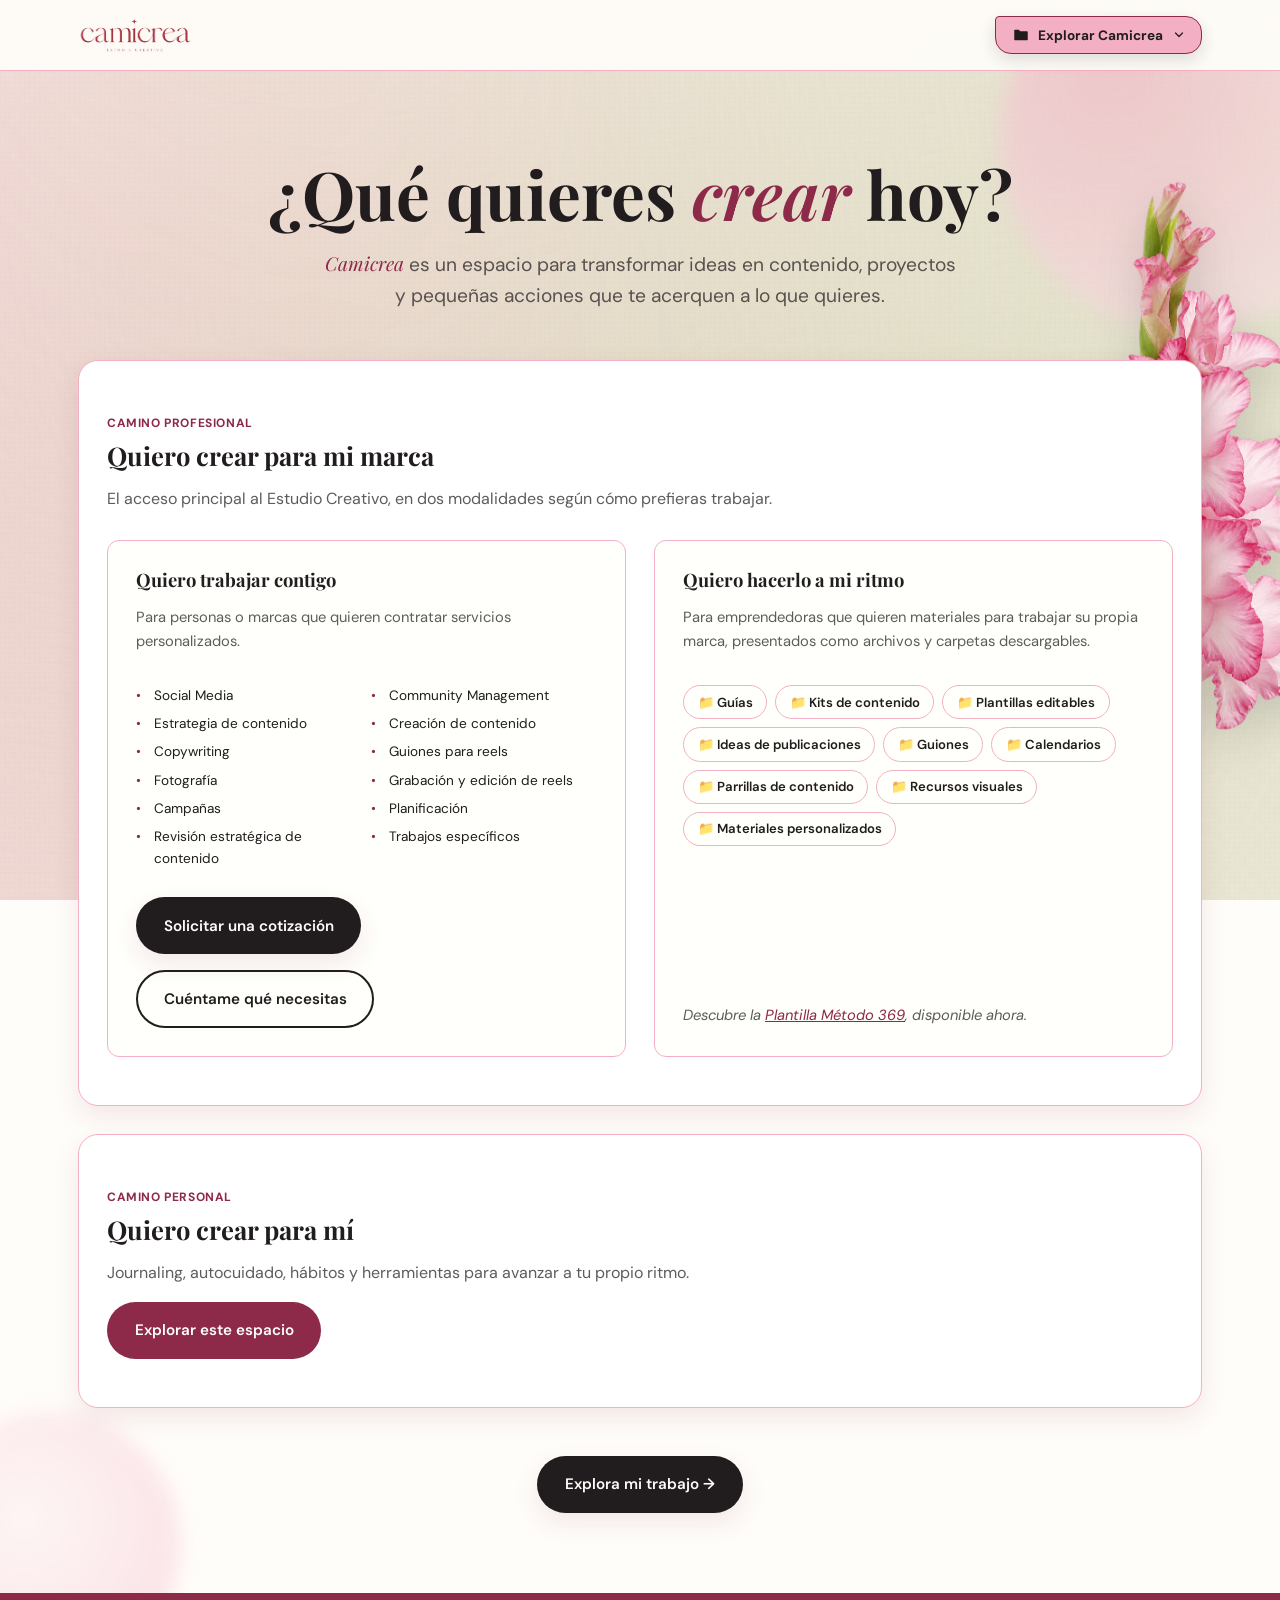
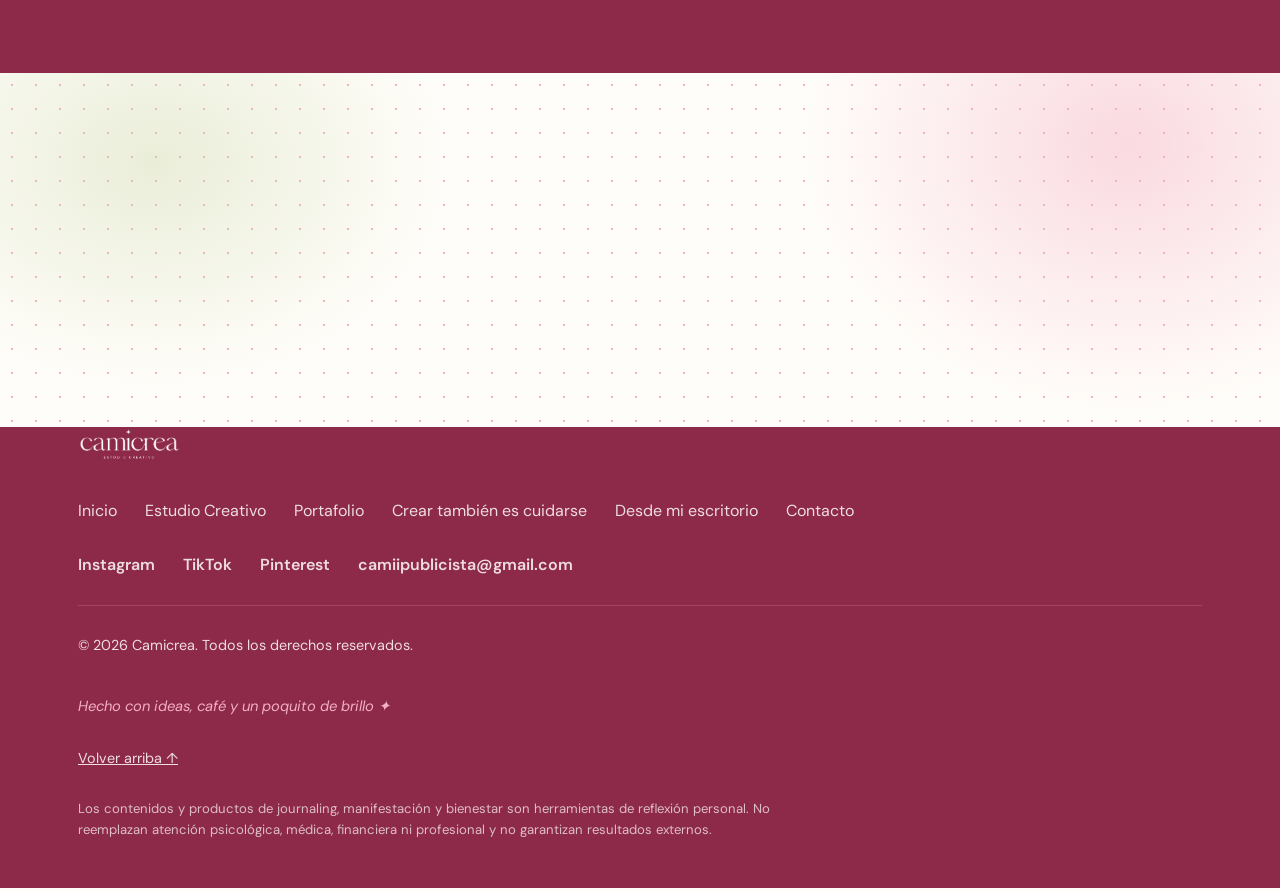
==== index.html @ 23046401 "Integrar las 5 flores reales como acentos editoriales en Inicio, Estudio creativo, Cómo trabajamos, " ====
<!DOCTYPE html>
<html lang="es-CL">
<head>
  <meta charset="UTF-8">
  <meta name="viewport" content="width=device-width, initial-scale=1.0">
  <title>Camicrea ✿ | Publicidad, creatividad, journaling y autocuidado</title>
  <meta name="description" content="Camicrea es el espacio de Camila Henríquez: estrategia y contenido para marcas a través del estudio creativo, y journaling, autocuidado y productos digitales para conectar contigo.">
  <meta name="theme-color" content="#FFFDF9">

  <!-- Open Graph -->
  <meta property="og:type" content="website">
  <meta property="og:site_name" content="Camicrea">
  <meta property="og:title" content="Camicrea ✿ | Publicidad, creatividad, journaling y autocuidado">
  <meta property="og:description" content="Estrategia, contenido y creatividad para marcas con personalidad, y journaling, autocuidado y herramientas para conectar contigo.">
  <meta property="og:image" content="assets/og-camicrea.jpg">
  <meta property="og:locale" content="es_CL">

  <!-- Favicon provisional (creado con SVG propio, sin descargas externas) -->
  <link rel="icon" type="image/svg+xml" href="assets/favicon.svg">

  <!-- Tipografías: Playfair Display (serif editorial, con cursiva) + DM Sans (sans funcional) -->
  <link rel="preconnect" href="https://fonts.googleapis.com">
  <link rel="preconnect" href="https://fonts.gstatic.com" crossorigin>
  <link href="https://fonts.googleapis.com/css2?family=Caveat:wght@500;600;700&family=DM+Sans:ital,wght@0,400;0,500;0,600;0,700;1,400&family=Playfair+Display:ital,wght@0,500;0,600;0,700;0,800;1,500;1,600;1,700&display=swap" rel="stylesheet">

  <link rel="stylesheet" href="styles.css">
</head>
<body>

  <div class="fondo-aurora" aria-hidden="true">
    <span class="fondo-aurora-capa fondo-aurora-capa--uno"></span>
    <span class="fondo-aurora-capa fondo-aurora-capa--dos"></span>
    <span class="fondo-aurora-textura"></span>
  </div>

  <a class="skip-link" href="#contenido-principal">Saltar al contenido principal</a>

  <!-- ======================= ENCABEZADO ======================= -->
  <header class="site-header" id="header">
    <div class="container header-inner">
      <a class="logo" href="#inicio">
        <img class="logo-img" src="./assets/logo-camicrea.png" alt="Camicrea Estudio Creativo">
      </a>

      <button class="nav-toggle" id="navToggle" type="button" aria-expanded="false" aria-controls="primaryNav" aria-label="Abrir menú de navegación">
        <span class="nav-toggle-carpeta" aria-hidden="true"><svg viewBox="0 0 24 24" width="18" height="18"><path d="M3 6a1 1 0 0 1 1-1h5l2 2h9a1 1 0 0 1 1 1v10a1 1 0 0 1-1 1H4a1 1 0 0 1-1-1V6Z" fill="currentColor"/></svg></span>
        <span class="nav-toggle-texto">Explorar Camicrea</span>
        <span class="nav-toggle-flecha" aria-hidden="true"><svg viewBox="0 0 24 24" width="12" height="12"><path d="M5 8l7 7 7-7" fill="none" stroke="currentColor" stroke-width="2.4" stroke-linecap="round" stroke-linejoin="round"/></svg></span>
      </button>

      <nav class="primary-nav nav-carpetas" id="primaryNav" aria-label="Navegación principal">
        <ul class="nav-list carpetas-lista">
          <li class="carpeta-nav-item">
            <a href="#estudio" class="nav-link carpeta-nav carpeta-nav--rosa">
              <span class="carpeta-nav-vista" aria-hidden="true"><svg viewBox="0 0 24 24" width="26" height="26" aria-hidden="true"><rect x="3" y="4" width="18" height="12" rx="1.5" fill="none" stroke="currentColor" stroke-width="1.8"/><line x1="9" y1="20" x2="15" y2="20" stroke="currentColor" stroke-width="1.8" stroke-linecap="round"/><line x1="12" y1="16" x2="12" y2="20" stroke="currentColor" stroke-width="1.8" stroke-linecap="round"/></svg></span>
              <span class="carpeta-nav-pestana">01</span>
              <span class="carpeta-nav-cuerpo">Estudio creativo<span class="carpeta-nav-flecha" aria-hidden="true">&#8594;</span></span>
            </a>
          </li>
          <li class="carpeta-nav-item">
            <a href="#portafolio" class="nav-link carpeta-nav carpeta-nav--verde">
              <span class="carpeta-nav-vista" aria-hidden="true"><svg viewBox="0 0 24 24" width="26" height="26" aria-hidden="true"><rect x="3" y="7" width="10" height="10" rx="1.5" fill="currentColor" opacity="0.55"/><rect x="8" y="4" width="10" height="10" rx="1.5" fill="currentColor" opacity="0.85"/><rect x="12" y="9" width="9" height="9" rx="1.5" fill="none" stroke="currentColor" stroke-width="1.6"/></svg></span>
              <span class="carpeta-nav-pestana">02</span>
              <span class="carpeta-nav-cuerpo">Portafolio<span class="carpeta-nav-flecha" aria-hidden="true">&#8594;</span></span>
            </a>
          </li>
          <li class="carpeta-nav-item">
            <a href="#cuidarse" class="nav-link carpeta-nav carpeta-nav--negro">
              <span class="carpeta-nav-vista" aria-hidden="true"><svg viewBox="0 0 24 24" width="26" height="26" aria-hidden="true"><path d="M12 3C9 3 7.5 5.5 8 8.5C6 8 4.5 9 4.5 11C4.5 13.5 7.5 14.5 9.5 13C9 15 8.5 17 8.5 19H15.5C15.5 17 15 15 14.5 13C16.5 14.5 19.5 13.5 19.5 11C19.5 9 18 8 16 8.5C16.5 5.5 15 3 12 3Z" fill="currentColor"/><line x1="12" y1="13" x2="12" y2="21" stroke="currentColor" stroke-width="1.6" stroke-linecap="round"/></svg></span>
              <span class="carpeta-nav-pestana">03</span>
              <span class="carpeta-nav-cuerpo">Crear también es cuidarse<span class="carpeta-nav-flecha" aria-hidden="true">&#8594;</span></span>
            </a>
          </li>
          <li class="carpeta-nav-item">
            <a href="#escritorio" class="nav-link carpeta-nav carpeta-nav--papel">
              <span class="carpeta-nav-vista" aria-hidden="true"><svg viewBox="0 0 24 24" width="26" height="26" aria-hidden="true"><path d="M5 3h10l4 4v14H5Z" fill="none" stroke="currentColor" stroke-width="1.7" stroke-linejoin="round"/><path d="M15 3v4h4" fill="none" stroke="currentColor" stroke-width="1.7" stroke-linejoin="round"/><line x1="8" y1="11" x2="16" y2="11" stroke="currentColor" stroke-width="1.4" stroke-linecap="round"/><line x1="8" y1="14.5" x2="16" y2="14.5" stroke="currentColor" stroke-width="1.4" stroke-linecap="round"/><line x1="8" y1="18" x2="13" y2="18" stroke="currentColor" stroke-width="1.4" stroke-linecap="round"/></svg></span>
              <span class="carpeta-nav-pestana">04</span>
              <span class="carpeta-nav-cuerpo">Desde mi escritorio<span class="carpeta-nav-flecha" aria-hidden="true">&#8594;</span></span>
            </a>
          </li>
          <li class="carpeta-nav-item">
            <a href="#contacto" class="nav-link carpeta-nav carpeta-nav--burdeos">
              <span class="carpeta-nav-vista" aria-hidden="true"><svg viewBox="0 0 24 24" width="26" height="26" aria-hidden="true"><path d="M21 3L3 10.5L10.5 13L13.5 20.5L21 3Z" fill="none" stroke="currentColor" stroke-width="1.7" stroke-linejoin="round"/><line x1="10.5" y1="13" x2="21" y2="3" stroke="currentColor" stroke-width="1.6" stroke-linecap="round"/></svg></span>
              <span class="carpeta-nav-pestana">05</span>
              <span class="carpeta-nav-cuerpo">Contacto<span class="carpeta-nav-flecha" aria-hidden="true">&#8594;</span></span>
            </a>
          </li>
        </ul>
      </nav>
    </div>
  </header>

  <main id="contenido-principal">

    <!-- ======================= PORTADA PRINCIPAL ======================= -->
    <section class="hero site-window ventana-activa" id="inicio">
      <div class="hero-blob hero-blob--uno" aria-hidden="true"></div>
      <div class="hero-blob hero-blob--dos" aria-hidden="true"></div>
      <div class="flor-gladiolo-parallax" aria-hidden="true">
        <img class="flor-decorativa flor-gladiolo" src="./assets/images/flores/flor-gladiolo-rosa-hd.png" alt="" aria-hidden="true" loading="eager">
      </div>

      <div class="container hero-inner">
        <h1 class="hero-title reveal">¿Qué quieres <span class="hero-title-acento">crear</span> hoy?</h1>
        <p class="hero-lead reveal"><span class="marca-camicrea">Camicrea</span> es un espacio para transformar ideas en contenido, proyectos y pequeñas acciones que te acerquen a lo que quieres.</p>

        <div class="caminos-principales">
          <!-- Camino 1: crear para la marca — se abre en dos modalidades -->
          <article class="camino-card camino-card--marca reveal">
            <span class="path-tag">Camino profesional</span>
            <h2>Quiero crear para mi marca</h2>
            <p>El acceso principal al Estudio Creativo, en dos modalidades según cómo prefieras trabajar.</p>

            <div class="modalidades-grid">
              <div class="modalidad-card">
                <h3>Quiero trabajar contigo</h3>
                <p>Para personas o marcas que quieren contratar servicios personalizados.</p>
                <ul class="modalidad-lista" role="list">
                  <li>Social Media</li>
                  <li>Community Management</li>
                  <li>Estrategia de contenido</li>
                  <li>Creación de contenido</li>
                  <li>Copywriting</li>
                  <li>Guiones para reels</li>
                  <li>Fotografía</li>
                  <li>Grabación y edición de reels</li>
                  <li>Campañas</li>
                  <li>Planificación</li>
                  <li>Revisión estratégica de contenido</li>
                  <li>Trabajos específicos</li>
                </ul>
                <div class="modalidad-botones">
                  <a href="#contacto" class="btn btn-primary">Solicitar una cotización</a>
                  <a href="#contacto" class="btn btn-outline">Cuéntame qué necesitas</a>
                </div>
              </div>

              <div class="modalidad-card">
                <h3>Quiero hacerlo a mi ritmo</h3>
                <p>Para emprendedoras que quieren materiales para trabajar su propia marca, presentados como archivos y carpetas descargables.</p>
                <ul class="modalidad-archivos" role="list">
                  <li>📁 Guías</li>
                  <li>📁 Kits de contenido</li>
                  <li>📁 Plantillas editables</li>
                  <li>📁 Ideas de publicaciones</li>
                  <li>📁 Guiones</li>
                  <li>📁 Calendarios</li>
                  <li>📁 Parrillas de contenido</li>
                  <li>📁 Recursos visuales</li>
                  <li>📁 Materiales personalizados</li>
                </ul>
                <p class="modalidad-nota">Descubre la <a href="#cuidarse">Plantilla Método 369</a>, disponible ahora.</p>
              </div>
            </div>
          </article>

          <!-- Camino 2: crear para una misma — dirige directo a "Crear también es cuidarse" -->
          <article class="camino-card camino-card--mi reveal">
            <span class="path-tag">Camino personal</span>
            <h2>Quiero crear para mí</h2>
            <p>Journaling, autocuidado, hábitos y herramientas para avanzar a tu propio ritmo.</p>
            <a href="#cuidarse" class="btn btn-secondary">Explorar este espacio</a>
          </article>
        </div>

        <div class="hero-cta-wrap">
          <a href="#portafolio" class="btn btn-primary hero-cta-portafolio reveal">Explora mi trabajo →</a>
        </div>
      </div>
    </section>

    <!-- ======================= Camicrea ESTUDIO CREATIVO ======================= -->
    <section class="estudio site-window" id="estudio" hidden>
      <div class="franja-ticker franja-ticker--rosa reveal" aria-hidden="true">
        <div class="franja-ticker-track">
          <span>ESTRATEGIA ✦ CONTENIDO ✦ CREATIVIDAD ✦ COMUNIDAD ✦ IDENTIDAD ✦ </span>
          <span>ESTRATEGIA ✦ CONTENIDO ✦ CREATIVIDAD ✦ COMUNIDAD ✦ IDENTIDAD ✦ </span>
        </div>
      </div>
      <div class="cinta-categorias reveal" aria-hidden="true">
        <div class="cinta-categorias-track">
          <span>Estrategia ❖ Community Management ❖ Contenido ❖ Copies ❖ Campañas ❖ Revisión estratégica ❖ </span>
          <span>Estrategia ❖ Community Management ❖ Contenido ❖ Copies ❖ Campañas ❖ Revisión estratégica ❖ </span>
        </div>
      </div>
      <div class="franja-ticker franja-ticker--negro reveal" aria-hidden="true">
        <div class="franja-ticker-track">
          <span>TU IDEA ✦ TU VOZ ✦ TU RITMO ✦ TU MARCA ✦ </span>
          <span>TU IDEA ✦ TU VOZ ✦ TU RITMO ✦ TU MARCA ✦ </span>
        </div>
      </div>
      <div class="ventana-bloque">
      <div class="container flor-anchor-estudio">
        <img class="flor-decorativa flor-alstroemeria reveal" src="./assets/images/flores/flor-alstroemeria-rosa-hd.png" alt="" aria-hidden="true" loading="lazy">
        <span class="deco-brillo flor-alstroemeria-brillo" aria-hidden="true"></span>
        <span class="section-tag section-tag--marca reveal">Camicrea · Estudio creativo</span>
        <h2 class="section-title reveal">Tu marca tiene algo que decir. Hagamos que se note.</h2>
        <p class="section-lead reveal"><span class="seleccion-ios seleccion-ios--rosa seleccion-ios--solo-fin" style="--indice:0">Estrategia, contenido y creatividad para marcas con personalidad.</span></p>
        <p class="section-text reveal">En el estudio creativo unimos <span class="seleccion-ios seleccion-ios--rosa seleccion-ios--sin-manijas" style="--indice:0">estrategia</span>, <span class="seleccion-ios seleccion-ios--rosa seleccion-ios--sin-manijas" style="--indice:1">organización</span>, <span class="seleccion-ios seleccion-ios--rosa seleccion-ios--sin-manijas" style="--indice:2">creatividad</span> y <span class="seleccion-ios seleccion-ios--rosa seleccion-ios--sin-manijas" style="--indice:3">criterio visual</span> para construir contenido que tenga sentido para tu marca y conecte con las <span class="seleccion-ios seleccion-ios--rosa seleccion-ios--sin-manijas" style="--indice:4">personas correctas</span><span class="cursor-texto-final" aria-hidden="true"></span>.</p>

        <div class="servicios-grid">
          <article class="servicio-card servicio-card--rosa reveal">
            <span class="deco-clip" aria-hidden="true"></span>
            <div class="servicio-barra" aria-hidden="true">
              <span class="servicio-barra-punto"></span>
              <span class="servicio-barra-punto"></span>
              <span class="servicio-barra-punto"></span>
              <span class="servicio-barra-control"><svg viewBox="0 0 24 24" width="15" height="15"><path d="M14.7 3.3a1 1 0 0 1 1.4 0l2.6 2.6a1 1 0 0 1 0 1.4L8 18h-4v-4L14.7 3.3z" fill="currentColor"/></svg></span>
            </div>
            <span class="servicio-tab">01 · Estrategia</span>
            <span class="servicio-icono" aria-hidden="true"><svg viewBox="0 0 24 24" width="26" height="26"><polygon points="13,2 4,14 10,14 9,22 20,9 13,9" fill="currentColor"/></svg></span>
            <h3>Estrategia y planificación</h3>
            <p>Definimos objetivos, líneas de contenido y calendarios editoriales que ordenan la comunicación de tu marca sin perder su personalidad.</p>
          </article>

          <article class="servicio-card servicio-card--verde reveal">
            <span class="deco-boton-costura" aria-hidden="true"></span>
            <div class="servicio-barra" aria-hidden="true">
              <span class="servicio-barra-punto"></span>
              <span class="servicio-barra-punto"></span>
              <span class="servicio-barra-punto"></span>
              <span class="servicio-barra-control"><svg viewBox="0 0 24 24" width="15" height="15"><path d="M9 4h1v2H9a3 3 0 0 0-3 3v1H4v-1a5 5 0 0 1 5-5zm6 0a5 5 0 0 1 5 5v1h-2V9a3 3 0 0 0-3-3h-1V4h1zM4 14h2v1a3 3 0 0 0 3 3h1v2H9a5 5 0 0 1-5-5v-1zm16 0h2v1a5 5 0 0 1-5 5h-1v-2h1a3 3 0 0 0 3-3v-1z" fill="currentColor"/></svg></span>
            </div>
            <span class="servicio-tab">02 · Community</span>
            <span class="servicio-icono" aria-hidden="true"><svg viewBox="0 0 24 24" width="26" height="26"><path d="M4 5a2 2 0 0 1 2-2h12a2 2 0 0 1 2 2v9a2 2 0 0 1-2 2H9l-4 4v-4H6a2 2 0 0 1-2-2Z" fill="currentColor"/></svg></span>
            <h3>Community management</h3>
            <p>Gestión de tus redes sociales día a día: publicaciones, interacción con tu comunidad y seguimiento cercano de lo que está pasando.</p>
          </article>

          <article class="servicio-card servicio-card--crema reveal">
            <span class="deco-brillo" aria-hidden="true"></span>
            <div class="servicio-barra" aria-hidden="true">
              <span class="servicio-barra-punto"></span>
              <span class="servicio-barra-punto"></span>
              <span class="servicio-barra-punto"></span>
              <span class="servicio-barra-control"><svg viewBox="0 0 24 24" width="15" height="15"><line x1="12" y1="5" x2="12" y2="19" stroke="currentColor" stroke-width="2.2" stroke-linecap="round"/><line x1="5" y1="12" x2="19" y2="12" stroke="currentColor" stroke-width="2.2" stroke-linecap="round"/></svg></span>
            </div>
            <span class="servicio-tab">03 · Contenido</span>
            <span class="servicio-icono" aria-hidden="true"><svg viewBox="0 0 24 24" width="26" height="26"><ellipse cx="12" cy="6" rx="2.1" ry="3.1" fill="currentColor"/><ellipse cx="12" cy="18" rx="2.1" ry="3.1" fill="currentColor"/><ellipse cx="6" cy="12" rx="3.1" ry="2.1" fill="currentColor"/><ellipse cx="18" cy="12" rx="3.1" ry="2.1" fill="currentColor"/><circle cx="12" cy="12" r="2.4" fill="currentColor"/></svg></span>
            <h3>Creación de contenido</h3>
            <p>Piezas, fotografías, formatos y contenido audiovisual pensados para redes sociales, adaptados a la identidad de tu marca.</p>
          </article>

          <article class="servicio-card servicio-card--rosa reveal">
            <span class="deco-clip" aria-hidden="true"></span>
            <div class="servicio-barra" aria-hidden="true">
              <span class="servicio-barra-punto"></span>
              <span class="servicio-barra-punto"></span>
              <span class="servicio-barra-punto"></span>
              <span class="servicio-barra-control"><svg viewBox="0 0 24 24" width="15" height="15"><path d="M14.7 3.3a1 1 0 0 1 1.4 0l2.6 2.6a1 1 0 0 1 0 1.4L8 18h-4v-4L14.7 3.3z" fill="currentColor"/></svg></span>
            </div>
            <span class="servicio-tab">04 · Copies</span>
            <span class="servicio-icono" aria-hidden="true"><svg viewBox="0 0 24 24" width="26" height="26"><rect x="10.4" y="1.5" width="4.2" height="15" rx="0.6" transform="rotate(40 12.5 9)" fill="currentColor"/><polygon points="4,19 8,17.5 6.5,22" fill="currentColor"/></svg></span>
            <h3>Copies y guiones</h3>
            <p>Redacción de textos y guiones para Reels, TikTok y publicaciones, cuidando el tono de voz y la intención de cada mensaje.</p>
          </article>

          <article class="servicio-card servicio-card--verde reveal">
            <span class="deco-boton-costura" aria-hidden="true"></span>
            <div class="servicio-barra" aria-hidden="true">
              <span class="servicio-barra-punto"></span>
              <span class="servicio-barra-punto"></span>
              <span class="servicio-barra-punto"></span>
              <span class="servicio-barra-control"><svg viewBox="0 0 24 24" width="15" height="15"><path d="M9 4h1v2H9a3 3 0 0 0-3 3v1H4v-1a5 5 0 0 1 5-5zm6 0a5 5 0 0 1 5 5v1h-2V9a3 3 0 0 0-3-3h-1V4h1zM4 14h2v1a3 3 0 0 0 3 3h1v2H9a5 5 0 0 1-5-5v-1zm16 0h2v1a5 5 0 0 1-5 5h-1v-2h1a3 3 0 0 0 3-3v-1z" fill="currentColor"/></svg></span>
            </div>
            <span class="servicio-tab">05 · Campañas</span>
            <span class="servicio-icono" aria-hidden="true"><svg viewBox="0 0 24 24" width="26" height="26"><path d="M2 9h3v6H2a1 1 0 0 1-1-1v-4a1 1 0 0 1 1-1z" fill="currentColor"/><path d="M5 8L17 3L17 21L5 16Z" fill="currentColor"/></svg></span>
            <h3>Campañas e ideas creativas</h3>
            <p>Conceptos y campañas puntuales para lanzamientos, fechas clave o necesidades específicas de tu marca.</p>
          </article>

          <article class="servicio-card servicio-card--crema reveal">
            <span class="deco-brillo" aria-hidden="true"></span>
            <div class="servicio-barra" aria-hidden="true">
              <span class="servicio-barra-punto"></span>
              <span class="servicio-barra-punto"></span>
              <span class="servicio-barra-punto"></span>
              <span class="servicio-barra-control"><svg viewBox="0 0 24 24" width="15" height="15"><line x1="12" y1="5" x2="12" y2="19" stroke="currentColor" stroke-width="2.2" stroke-linecap="round"/><line x1="5" y1="12" x2="19" y2="12" stroke="currentColor" stroke-width="2.2" stroke-linecap="round"/></svg></span>
            </div>
            <span class="servicio-tab">06 · Revisión</span>
            <span class="servicio-icono" aria-hidden="true"><svg viewBox="0 0 24 24" width="26" height="26"><circle cx="10.5" cy="10.5" r="6.5" fill="none" stroke="currentColor" stroke-width="2.2"/><line x1="15.3" y1="15.3" x2="21" y2="21" stroke="currentColor" stroke-width="2.4" stroke-linecap="round"/></svg></span>
            <h3>Revisión estratégica de contenido</h3>
            <p>Revisamos el estado actual de tu contenido y tus métricas orgánicas para entender qué está funcionando y qué se puede mejorar.</p>
          </article>
        </div>
      </div>
      </div>

      <div class="corte-cuaderno reveal" aria-hidden="true">
        <span class="corte-cuaderno-anillas"></span>
      </div>

      <div class="ventana-bloque">
      <div class="container">
        <div class="metodologia reveal">
          <img class="flor-decorativa flor-lirio reveal" src="./assets/images/flores/flor-lirio-rosa-hd.png" alt="" aria-hidden="true" loading="lazy">
          <div class="metodologia-barra">
            <span class="metodologia-barra-punto"></span>
            <span class="metodologia-barra-punto"></span>
            <span class="metodologia-barra-icono" aria-hidden="true"><svg viewBox="0 0 24 24" width="18" height="18"><path d="M14.7 3.3a1 1 0 0 1 1.4 0l2.6 2.6a1 1 0 0 1 0 1.4L8 18h-4v-4L14.7 3.3z" fill="currentColor"/></svg></span>
          </div>
          <div class="metodologia-inner">
            <h3 class="metodologia-title">¿Cómo trabajamos?</h3>
            <ol class="metodologia-lista" id="metodologiaLista">
              <li class="metodologia-item"><span class="metodologia-check" aria-hidden="true"></span>Conocemos tu marca, identidad y necesidades.</li>
              <li class="metodologia-item"><span class="metodologia-check" aria-hidden="true"></span>Definimos objetivos, públicos y canales.</li>
              <li class="metodologia-item"><span class="metodologia-check" aria-hidden="true"></span>Diseñamos la estrategia y propuesta de trabajo.</li>
              <li class="metodologia-item"><span class="metodologia-check" aria-hidden="true"></span>Acordamos entregables y alcance.</li>
              <li class="metodologia-item"><span class="metodologia-check" aria-hidden="true"></span>Creamos, implementamos y revisamos resultados.</li>
            </ol>
            <p class="metodologia-final" id="metodologiaFinal" aria-live="polite">Lista para crear <span aria-hidden="true">✦</span></p>
          </div>
        </div>

        <p class="nota-servicios reveal">La gestión digital y la producción presencial de contenido se evalúan y cotizan según las necesidades de cada proyecto.</p>

        <a href="#contacto" class="btn btn-primary reveal">Cuéntame sobre tu marca</a>
      </div>
      </div>

      <!-- ======================= PLANES DE GESTIÓN DE REDES SOCIALES ======================= -->
      <div class="ventana-bloque planes" id="planes">
      <div class="container">
        <div class="servicios-tabs" role="tablist" aria-label="Tipo de gestión de redes sociales">
          <button type="button" class="servicios-tab-boton is-activo" id="tabSocialMedia" role="tab" aria-selected="true" aria-controls="panelSocialMedia">Social Media</button>
          <button type="button" class="servicios-tab-boton" id="tabCommunity" role="tab" aria-selected="false" aria-controls="panelCommunity" tabindex="-1">Community Management</button>
        </div>

        <div id="panelSocialMedia" role="tabpanel" aria-labelledby="tabSocialMedia">
        <span class="section-tag reveal">Social Media</span>
        <h2 class="section-title reveal">Planes de Social Media</h2>
        <p class="section-text reveal">Estrategia, planificación y contenido para construir una presencia digital coherente con tu marca.</p>

        <div class="planes-grid">
          <article class="plan-card reveal">
            <h3>Plan Presencia</h3>
            <p class="plan-precio">Desde $300.000 CLP mensuales</p>
            <p class="plan-descripcion">Para emprendimientos y marcas que necesitan mantener sus redes sociales ordenadas, activas y coherentes.</p>
            <p class="plan-lista-titulo">Incluye:</p>
            <ul class="plan-lista">
              <li>Diagnóstico inicial de la marca</li>
              <li>Planificación mensual de contenido</li>
              <li>2 gráficas o carruseles mensuales</li>
              <li>4 Reels mensuales</li>
              <li>8 historias mensuales</li>
              <li>Ideas y guiones breves para contenido</li>
              <li>Redacción de copies con tono de marca y llamados a la acción</li>
              <li>Programación de publicaciones</li>
              <li>Una reunión mensual</li>
              <li>Reporte de métricas orgánicas</li>
            </ul>
            <a href="https://wa.me/56931360094?text=Hola%2C%20vi%20el%20Plan%20Contenido%20en%20la%20p%C3%A1gina%20de%20Camicrea%20y%20me%20gustar%C3%ADa%20recibir%20m%C3%A1s%20informaci%C3%B3n." class="btn btn-outline plan-boton" target="_blank" rel="noopener noreferrer">Consultar por este plan</a>
          </article>

          <article class="plan-card plan-card--destacado reveal">
            <span class="plan-etiqueta">Recomendado</span>
            <h3>Plan Crecimiento</h3>
            <p class="plan-precio">Desde $450.000 CLP mensuales</p>
            <p class="plan-descripcion">Para marcas que necesitan una comunicación más estratégica, constante y conectada con su comunidad.</p>
            <p class="plan-lista-titulo">Incluye:</p>
            <ul class="plan-lista">
              <li>Estrategia mensual de contenido</li>
              <li>Calendario editorial</li>
              <li>4 gráficas o carruseles mensuales</li>
              <li>6 Reels mensuales</li>
              <li>12 historias mensuales</li>
              <li>Propuestas de ideas y guiones para contenido audiovisual</li>
              <li>Redacción de copies con palabras clave, tono de marca y llamados a la acción</li>
              <li>Programación de publicaciones</li>
              <li>Gestión básica de comentarios y mensajes en días previamente acordados</li>
              <li>Una reunión mensual</li>
              <li>Reporte y análisis de métricas orgánicas</li>
              <li>Recomendaciones para el mes siguiente</li>
            </ul>
            <a href="https://wa.me/56931360094?text=Hola%2C%20vi%20el%20Plan%20Gesti%C3%B3n%20en%20la%20p%C3%A1gina%20de%20Camicrea%20y%20me%20gustar%C3%ADa%20recibir%20m%C3%A1s%20informaci%C3%B3n." class="btn btn-primary plan-boton" target="_blank" rel="noopener noreferrer">Consultar por este plan</a>
          </article>

          <article class="plan-card reveal">
            <h3>Plan a tu medida</h3>
            <p class="plan-precio">Cotización personalizada</p>
            <p class="plan-descripcion">Para marcas, campañas o proyectos que necesitan entregables, producción o acompañamiento específicos.</p>
            <p class="plan-lista-titulo">Puede incluir:</p>
            <ul class="plan-lista">
              <li>Cantidad personalizada de piezas</li>
              <li>Creación presencial de contenido</li>
              <li>Campañas y lanzamientos</li>
              <li>Cobertura de actividades o eventos</li>
              <li>Community management</li>
              <li>Guiones y copies</li>
              <li>Revisión estratégica de contenido</li>
              <li>Informes personalizados</li>
            </ul>
            <a href="https://wa.me/56931360094?text=Hola%2C%20vi%20la%20p%C3%A1gina%20de%20Camicrea%20y%20me%20gustar%C3%ADa%20solicitar%20una%20cotizaci%C3%B3n%20personalizada." class="btn btn-outline plan-boton" target="_blank" rel="noopener noreferrer">Solicitar cotización</a>
          </article>
        </div>

        <div class="servicios-adicionales reveal">
          <h3>Servicios adicionales</h3>
          <ul class="servicios-adicionales-lista">
            <li>Reel adicional</li>
            <li>Pack de historias</li>
            <li>Jornada de grabación presencial</li>
            <li>Edición de videos con material entregado por el cliente</li>
            <li>Revisión estratégica de contenido</li>
            <li>Calendario de contenido</li>
            <li>Campaña creativa puntual</li>
            <li>Cobertura de eventos</li>
          </ul>
        </div>

        <p class="nota-servicios reveal">Los valores publicados son referenciales. La producción presencial, los traslados, la inversión publicitaria y los requerimientos adicionales se evalúan y cotizan según cada proyecto.</p>
        </div>

        <div id="panelCommunity" role="tabpanel" aria-labelledby="tabCommunity" hidden>
          <span class="section-tag reveal">Community Management</span>
          <h2 class="section-title reveal">Community Management</h2>
          <p class="section-text reveal">Gestión cercana y coherente de las conversaciones que ocurren alrededor de tu marca.</p>

          <ul class="community-lista reveal" role="list">
            <li>Programación y publicación</li>
            <li>Respuesta de comentarios</li>
            <li>Gestión de mensajes</li>
            <li>Aplicación del tono de voz</li>
            <li>Interacción con la comunidad</li>
            <li>Derivación de consultas</li>
            <li>Seguimiento de preguntas frecuentes</li>
            <li>Reporte de gestión</li>
          </ul>

          <div class="community-botones reveal">
            <a href="#contacto" class="btn btn-primary">Solicitar una propuesta personalizada</a>
            <a href="#contacto" class="btn btn-outline">Quiero combinar ambos servicios</a>
          </div>
        </div>
      </div>
      </div>
    </section>

    <!-- ======================= PORTAFOLIO ======================= -->
    <section class="portafolio site-window" id="portafolio" hidden>
      <div class="container">
        <span class="section-tag reveal">Portafolio</span>
        <h2 class="section-title reveal">Ideas que ya tomaron forma</h2>
        <p class="section-text reveal">Una muestra de proyectos en los que Camila ha trabajado. Esta sección se irá completando con imágenes, objetivos y resultados de cada caso.</p>

        <div class="portafolio-grid">
          <article class="proyecto-card reveal">
            <img class="flor-decorativa flor-hibisco" src="./assets/images/flores/flor-hibisco-verde-rosa-hd.png" alt="" aria-hidden="true" loading="lazy">
            <span class="deco-clip" aria-hidden="true"></span>
            <div class="marco-foto marco-foto--abstracto" aria-hidden="true"></div>
            <div class="proyecto-info">
              <h3>Medical Store y Ortopedia &amp; Uniformes Pro</h3>
              <p class="proyecto-meta">Medical Store y Ortopedia &amp; Uniformes Pro</p>
              <a href="#contacto" class="btn btn-outline">Conversemos <span class="proyecto-flecha" aria-hidden="true">→</span></a>
            </div>
          </article>

          <article class="proyecto-card reveal">
            <span class="deco-pin" aria-hidden="true"></span>
            <div class="marco-foto marco-foto--abstracto" aria-hidden="true"></div>
            <div class="proyecto-info">
              <h3>247</h3>
              <p class="proyecto-meta">247</p>
              <a href="#contacto" class="btn btn-outline">Conversemos <span class="proyecto-flecha" aria-hidden="true">→</span></a>
            </div>
          </article>

          <article class="proyecto-card reveal">
            <span class="deco-clip" aria-hidden="true"></span>
            <div class="marco-foto marco-foto--abstracto" aria-hidden="true"></div>
            <div class="proyecto-info">
              <h3>Siempre estuvieron ahí</h3>
              <p class="proyecto-meta">Siempre estuvieron ahí</p>
              <a href="#contacto" class="btn btn-outline">Conversemos <span class="proyecto-flecha" aria-hidden="true">→</span></a>
            </div>
          </article>

          <article class="proyecto-card reveal">
            <span class="deco-pin deco-pin--verde" aria-hidden="true"></span>
            <div class="marco-foto marco-foto--abstracto" aria-hidden="true"></div>
            <div class="proyecto-info">
              <h3>DateColor</h3>
              <p class="proyecto-meta">DateColor</p>
              <a href="#contacto" class="btn btn-outline">Conversemos <span class="proyecto-flecha" aria-hidden="true">→</span></a>
            </div>
          </article>

          <article class="proyecto-card reveal">
            <span class="deco-clip" aria-hidden="true"></span>
            <div class="marco-foto marco-foto--abstracto" aria-hidden="true"></div>
            <div class="proyecto-info">
              <h3>El Reino de los Dientes</h3>
              <p class="proyecto-meta">El Reino de los Dientes</p>
              <a href="#contacto" class="btn btn-outline">Conversemos <span class="proyecto-flecha" aria-hidden="true">→</span></a>
            </div>
          </article>

          <article class="proyecto-card reveal">
            <span class="deco-pin" aria-hidden="true"></span>
            <div class="marco-foto marco-foto--abstracto" aria-hidden="true"></div>
            <div class="proyecto-info">
              <h3>10 años bajo un mismo paraguas</h3>
              <p class="proyecto-meta">Oncomamás</p>
              <a href="proyecto-oncomamas.html" class="btn btn-outline">Ver proyecto <span class="proyecto-flecha" aria-hidden="true">→</span></a>
            </div>
          </article>

          <article class="proyecto-card reveal">
            <span class="deco-clip" aria-hidden="true"></span>
            <div class="marco-foto marco-foto--abstracto" aria-hidden="true"></div>
            <div class="proyecto-info">
              <h3>KitKat</h3>
              <p class="proyecto-meta">KitKat</p>
              <a href="proyecto-kitkat.html" class="btn btn-outline">Ver proyecto <span class="proyecto-flecha" aria-hidden="true">→</span></a>
            </div>
          </article>

          <article class="proyecto-card reveal">
            <span class="deco-pin deco-pin--verde" aria-hidden="true"></span>
            <div class="marco-foto marco-foto--abstracto" aria-hidden="true"></div>
            <div class="proyecto-info">
              <h3>ADA Vestuario</h3>
              <p class="proyecto-meta">ADA Vestuario</p>
              <a href="proyecto-ada-vestuario.html" class="btn btn-outline">Ver proyecto <span class="proyecto-flecha" aria-hidden="true">→</span></a>
            </div>
          </article>
        </div>
      </div>
    </section>

    <!-- ======================= JOURNALING, AUTOCUIDADO Y MÁS ======================= -->
    <section class="journaling site-window" id="cuidarse" hidden>
      <div class="franja-ticker franja-ticker--verde reveal" aria-hidden="true">
        <div class="franja-ticker-track">
          <span>PAUSAR ✦ ESCRIBIR ✦ ORDENAR ✦ CONECTAR ✦ CREAR ✦ </span>
          <span>PAUSAR ✦ ESCRIBIR ✦ ORDENAR ✦ CONECTAR ✦ CREAR ✦ </span>
        </div>
      </div>
      <div class="ventana-bloque">
      <div class="container">
        <span class="section-tag reveal">Crear también es cuidarse</span>
        <h2 class="section-title secuencia-titulo reveal">
          <span class="secuencia-linea">Crear también es avanzar.</span>
          <span class="secuencia-linea">Crear también es escucharse.</span>
          <span class="secuencia-linea secuencia-linea--final">Crear también es cuidarse.</span>
        </h2>
        <p class="section-lead reveal">Crear no siempre comienza frente a una pantalla. A veces empieza haciendo una pausa, escribiendo lo que sentimos y volviendo a conectar con nosotras mismas.</p>
        <p class="section-text reveal">No se trata de tener una vida perfecta ni de sentirte motivada todos los días. Se trata de conocerte, volver a tus intenciones y encontrar pequeñas formas de cuidarte y avanzar.</p>

        <ul class="categorias-grid reveal" role="list">
          <li>Journaling</li>
          <li>Manifestación con intención</li>
          <li>Gratitud</li>
          <li>Autocuidado</li>
          <li>Hábitos y organización</li>
          <li>Ahorro con propósito</li>
          <li>Reflexiones y vida real</li>
        </ul>

        <div class="creando-juntas reveal">
          <img class="flor-decorativa flor-loto reveal" src="./assets/images/flores/flor-loto-rosa-verde-hd.png" alt="" aria-hidden="true" loading="lazy">
          <span class="deco-brillo flor-loto-brillo" aria-hidden="true"></span>
          <h3>Lo estamos creando juntas</h3>
          <p>Camila comparte los métodos, herramientas y hábitos que está probando en su propia vida: lo que funciona, lo que cuesta y todo lo que va aprendiendo en el proceso.</p>
          <a href="https://www.instagram.com/cvmilapazz/" class="btn btn-secondary" target="_blank" rel="noopener noreferrer">Seguir el proceso</a>
        </div>

        <div class="creando-juntas regalo-bloque reveal">
          <h3>Un regalo para comenzar</h3>
          <p>Descarga gratis tu plantilla al suscribirte a la comunidad de Camicrea y recibe acompañamiento durante tu proceso de 30 días.</p>
          <a href="#suscripcion" class="btn btn-primary">Quiero comenzar</a>
        </div>

        <div class="suscripcion-bloque reveal" id="suscripcion">
          <span class="section-tag">Un regalo para ti</span>
          <h3 class="suscripcion-titulo">Recibe tu plantilla gratuita y comienza tu proceso 🌸</h3>
          <p class="suscripcion-descripcion">Suscríbete a la comunidad de Camicrea para descargar tu plantilla, registrar tus avances y recibir acompañamiento durante los próximos 30 días.</p>

          <!--
            INTEGRACIÓN CON KIT (kit.com, antes ConvertKit) — PENDIENTE DE CONECTAR.
            Este formulario está preparado para recibir el formulario oficial de Kit,
            pero todavía no envía datos a ningún lugar: no existe conexión real, así
            que no simula una suscripción exitosa (ver el aviso honesto en script.js).

            Para activarlo, reemplaza el <form id="formSuscripcion">...</form> completo
            por el código de embed que entrega Kit (dentro de Kit: Grow → Landing Pages
            & Forms → tu formulario → Publish → Embed → HTML), o adapta este formulario
            con el action y los nombres de campo (fields[...]) que indique Kit.

            Mensaje de confirmación sugerido para configurar dentro de Kit (pantalla de
            "éxito" del formulario, ya que Kit maneja esa confirmación una vez conectado):
            "¡Ya casi está! Revisa tu correo y confirma tu suscripción para recibir la
            plantilla y comenzar tu proceso."
          -->
          <form class="suscripcion-form" id="formSuscripcion" novalidate>
            <div class="form-field">
              <label for="suscripcionNombre">Nombre</label>
              <input type="text" id="suscripcionNombre" name="nombre" autocomplete="name" required>
            </div>

            <div class="form-field">
              <label for="suscripcionCorreo">Correo electrónico</label>
              <input type="email" id="suscripcionCorreo" name="correo" autocomplete="email" required>
            </div>

            <div class="form-field">
              <label class="checkbox-label">
                <input type="checkbox" name="consentimiento" id="suscripcionConsentimiento" required>
                <span>Quiero recibir la plantilla, los correos del proceso de 30 días y novedades de Camicrea. Podré cancelar mi suscripción cuando quiera.</span>
              </label>
            </div>

            <div class="form-field">
              <label class="checkbox-label">
                <input type="checkbox" name="mayor_edad" id="suscripcionMayorEdad" required>
                <span>Declaro que soy mayor de 18 años.</span>
              </label>
            </div>

            <div class="form-field">
              <button type="submit" class="btn btn-primary">Quiero mi plantilla</button>
              <p class="form-aviso" id="suscripcionAviso" role="status" hidden></p>
            </div>
          </form>

          <p class="suscripcion-privacidad">Utilizaremos tu nombre y correo únicamente para enviarte la plantilla, acompañar tu proceso y compartir novedades de Camicrea. Podrás cancelar tu suscripción cuando quieras. <a href="privacidad.html">Política de privacidad</a>.</p>
        </div>
      </div>
      </div>

      <!-- ======================= PRODUCTOS DIGITALES ======================= -->
      <div class="ventana-bloque productos" id="productos">
      <div class="container">
        <span class="section-tag reveal">Productos digitales</span>
        <h2 class="section-title reveal">Herramientas bonitas para intenciones reales</h2>
        <p class="section-text reveal">Recursos digitales creados para ayudarte a escribir, organizarte, reflexionar y convertir tus intenciones en pequeñas acciones posibles.</p>

        <article class="producto-destacado reveal">
          <div class="producto-imagen" aria-hidden="true">
            <span>Plantilla<br>Método 369</span>
          </div>
          <div class="producto-info">
            <h3>Plantilla Método 369</h3>
            <p class="producto-bajada">Manifestación con intención</p>
            <p class="producto-descripcion">Una práctica diaria y guiada para mantener presente tu intención, conectar emocionalmente con ella y acompañarla con una acción pequeña y realista.</p>

            <ul class="producto-detalle-lista">
              <li>3 veces durante la mañana</li>
              <li>6 veces durante la tarde</li>
              <li>9 veces durante la noche</li>
              <li>Acción pequeña del día</li>
              <li>Gratitud, progreso y reflexión</li>
            </ul>

            <ul class="producto-tags" role="list">
              <li>Producto digital</li>
              <li>PDF descargable</li>
              <li>Imprimible</li>
              <li>Uso diario</li>
              <li>En español</li>
            </ul>

            <p class="producto-detalle-texto" id="metodo369Detalle" hidden>La Plantilla Método 369 te acompaña cada día para escribir tu intención, sostenerla presente durante la jornada y cerrarla con gratitud y una acción concreta. No es una fórmula mágica: es un espacio diario para ordenar lo que quieres y dar un paso pequeño hacia ello.</p>

            <div class="producto-botones">
              <button type="button" class="btn btn-outline" id="btnConocerPlantilla" aria-expanded="false" aria-controls="metodo369Detalle">Conocer la plantilla</button>
              <a href="https://camicrea.gumroad.com/l/twxfh" class="btn btn-primary" target="_blank" rel="noopener noreferrer">Comprar plantilla 369</a>
            </div>
          </div>
        </article>

        <h3 class="proximamente-title reveal">Próximamente</h3>
        <div class="proximamente-grid">
          <article class="proximamente-card reveal">
            <span class="proximamente-badge">Próximamente</span>
            <h4>Diario de 30 días para manifestar y accionar</h4>
          </article>
          <article class="proximamente-card reveal">
            <span class="proximamente-badge">Próximamente</span>
            <h4>Planner de hábitos y bienestar</h4>
          </article>
          <article class="proximamente-card reveal">
            <span class="proximamente-badge">Próximamente</span>
            <h4>Reto para ordenar tu vida</h4>
          </article>
          <article class="proximamente-card reveal">
            <span class="proximamente-badge">Próximamente</span>
            <h4>Planner de ahorro con propósito</h4>
          </article>
        </div>
      </div>
      </div>

      <!-- ======================= COMUNIDAD ======================= -->
      <div class="ventana-bloque comunidad" id="comunidad">
      <div class="container">
        <span class="section-tag reveal">Comunidad</span>
        <h2 class="section-title reveal">Un espacio para avanzar acompañadas</h2>
        <p class="section-text reveal">Quiero crear una comunidad cercana en la que podamos compartir reflexiones, preguntas, pequeñas acciones, hábitos y herramientas que nos ayuden a avanzar sin presión.</p>

        <ul class="beneficios-grid reveal" role="list">
          <li>Reflexiones</li>
          <li>Afirmaciones</li>
          <li>Mini retos</li>
          <li>Encuestas</li>
          <li>Adelantos de productos</li>
          <li>Recursos gratuitos</li>
          <li>Conversaciones cercanas</li>
        </ul>

        <a href="https://www.instagram.com/cvmilapazz/" class="btn btn-primary reveal" target="_blank" rel="noopener noreferrer">Sígueme en Instagram</a>
      </div>
      </div>
    </section>

    <!-- ======================= SOBRE Camicrea ======================= -->
    <section class="sobre-mi site-window" id="escritorio" hidden>
      <div class="ventana-bloque">
      <div class="container">
        <div class="ventana-archivo nota-escritorio reveal">
          <span class="deco-lazo nota-escritorio-lazo" aria-hidden="true"></span>
          <div class="ventana-archivo-barra">
            <span class="ventana-navegador-punto"></span>
            <span class="ventana-navegador-punto"></span>
            <span class="ventana-navegador-punto"></span>
            <span class="ventana-archivo-nombre">desde_mi_escritorio.txt</span>
          </div>
          <div class="ventana-archivo-contenido sobre-mi-inner">
            <img class="sobre-mi-imagen" src="./assets/sobre-mi/camila-henriquez.jpg" alt="Camila Henríquez, publicista y creadora de Camicrea" loading="lazy">
            <div class="sobre-mi-texto">
              <p class="nota-escritorio-encabezado manuscrita">Nota nueva de Cami <span aria-hidden="true">✦</span></p>
              <p class="nota-escritorio-meta">
                <span class="nota-escritorio-estado"><span class="nota-escritorio-punto" aria-hidden="true"></span>Cami está creando…</span>
                <span class="nota-escritorio-fecha" id="notaFecha"></span>
              </p>
              <p>Hola, ¿cómo están? Soy <span class="seleccion-ios seleccion-ios--rosa" style="--indice:0">Camila</span>, publicista y creadora de <span class="marca-camicrea">Camicrea</span>.</p>
              <p>Este espacio nació para compartir lo que sé, crear junto a marcas y ayudar a que otras personas puedan darle forma a sus propias ideas. Aquí puedes trabajar conmigo, encontrar herramientas para tu proyecto y también acompañarme en ese lado más personal de <span class="seleccion-ios seleccion-ios--rosa" style="--indice:1">crear nuevos hábitos</span>, escribir y volver a conectar con una misma.</p>
              <p>Quiero que Camicrea siga creciendo como un espacio creativo y cercano: un lugar donde podamos aprender, compartir procesos y construir una comunidad alrededor de las cosas que nos gusta crear.</p>
              <p class="nota-escritorio-firma manuscrita">— Cami<span class="nota-escritorio-cursor" aria-hidden="true"></span></p>
              <div class="sobre-mi-botones">
                <a href="#portafolio" class="btn btn-primary">Conoce mi trabajo</a>
                <a href="https://www.instagram.com/cvmilapazz/" class="btn btn-outline" target="_blank" rel="noopener noreferrer">Sígueme en Instagram</a>
              </div>
            </div>
          </div>
        </div>
      </div>
      </div>
    </section>

    <!-- ======================= CONTACTO ======================= -->
    <section class="contacto site-window" id="contacto" hidden>
      <div class="container">
        <span class="section-tag reveal">Contacto</span>
        <p class="contacto-tagline reveal">¿Tienes una idea dando vueltas? Hagámosla <span class="hero-title-acento">florecer</span>.<img class="flor-decorativa flor-mini" src="./assets/images/flores/flor-gladiolo-rosa-hd.png" alt="" aria-hidden="true" loading="lazy"></p>
        <h2 class="section-title reveal">Cuéntame qué quieres crear: una marca, un proyecto…</h2>
        <p class="section-text reveal">Si tienes una marca, proyecto o idea y necesitas apoyo creativo, escríbeme para conocer tus necesidades y preparar una propuesta adecuada.</p>

        <div class="contacto-grid">
          <!--
            MARCADOR PROVISIONAL: este formulario no está conectado a ningún servicio de envío todavía.
            Ver README.md, sección "Cómo conectar el formulario", para integrarlo con Formspree, correo o WhatsApp.
          -->
          <form class="contacto-form reveal" id="contactoForm" novalidate>
            <span class="deco-clip" aria-hidden="true"></span>
            <div class="form-field">
              <label for="nombre">Nombre</label>
              <input type="text" id="nombre" name="nombre" autocomplete="name" required>
            </div>

            <div class="form-field">
              <label for="marca">Marca o proyecto</label>
              <input type="text" id="marca" name="marca" autocomplete="organization">
            </div>

            <div class="form-field">
              <label for="correo">Correo</label>
              <input type="email" id="correo" name="correo" autocomplete="email" required>
            </div>

            <div class="form-field">
              <label for="instagram">Instagram de la marca</label>
              <input type="text" id="instagram" name="instagram" placeholder="@tumarca">
            </div>

            <div class="form-field">
              <label for="servicio">Servicio de interés</label>
              <select id="servicio" name="servicio">
                <option value="">Selecciona una opción</option>
                <option value="estrategia">Estrategia y planificación</option>
                <option value="community">Community management</option>
                <option value="contenido">Creación de contenido</option>
                <option value="copies">Copies y guiones</option>
                <option value="campanas">Campañas e ideas creativas</option>
                <option value="revision">Revisión estratégica de contenido</option>
                <option value="otro">Otro / aún no lo sé</option>
              </select>
            </div>

            <div class="form-field">
              <label for="objetivo">Objetivo principal</label>
              <input type="text" id="objetivo" name="objetivo">
            </div>

            <div class="form-field form-field--full">
              <label for="descripcion">Breve descripción</label>
              <textarea id="descripcion" name="descripcion" rows="4"></textarea>
            </div>

            <fieldset class="form-field form-field--full">
              <legend>Necesidad de producción presencial</legend>
              <div class="radio-group">
                <label class="radio-label"><input type="radio" name="produccion" value="si"> Sí</label>
                <label class="radio-label"><input type="radio" name="produccion" value="no"> No</label>
                <label class="radio-label"><input type="radio" name="produccion" value="por-definir" checked> Por definir</label>
              </div>
            </fieldset>

            <div class="form-field form-field--full">
              <button type="submit" class="btn btn-primary">Enviar consulta</button>
              <p class="form-aviso" id="formAviso" role="status" hidden></p>
            </div>
          </form>

          <div class="contacto-directo reveal">
            <h3>O escríbeme directamente</h3>
            <a href="https://wa.me/56931360094?text=Hola%2C%20vi%20tu%20p%C3%A1gina%20de%20Camicrea%20y%20me%20gustar%C3%ADa%20conocer%20m%C3%A1s%20sobre%20tus%20servicios." class="btn btn-outline btn-contacto" target="_blank" rel="noopener noreferrer">Contactar por WhatsApp</a>
            <a href="mailto:camiipublicista@gmail.com" class="btn btn-outline btn-contacto">Escribir por correo</a>
            <a href="https://www.instagram.com/cvmilapazz/" class="btn btn-outline btn-contacto" target="_blank" rel="noopener noreferrer">Visitar Instagram</a>
          </div>
        </div>
      </div>
    </section>

  </main>

  <!-- ======================= PIE DE PÁGINA ======================= -->
  <footer class="site-footer">
    <div class="footer-cierre">
      <div class="container footer-cierre-inner">
        <p class="footer-cierre-eyebrow reveal">¿Tienes una idea dando vueltas?</p>
        <p class="footer-cierre-titulo reveal">Hagámosla <span class="hero-title-acento">florecer</span>.</p>
        <a href="mailto:camiipublicista@gmail.com" class="footer-cierre-boton reveal">camiipublicista@gmail.com <span aria-hidden="true">↗</span></a>
      </div>
    </div>

    <div class="container footer-inner">
      <div class="footer-marca">
        <img class="footer-logo-img" src="./assets/logo-camicrea.png" alt="Camicrea Estudio Creativo">
      </div>

      <nav class="footer-nav" aria-label="Navegación del pie de página">
        <a href="#inicio">Inicio</a>
        <a href="#estudio">Estudio Creativo</a>
        <a href="#portafolio">Portafolio</a>
        <a href="#cuidarse">Crear también es cuidarse</a>
        <a href="#escritorio">Desde mi escritorio</a>
        <a href="#contacto">Contacto</a>
      </nav>

      <div class="footer-social">
        <a href="https://www.instagram.com/cvmilapazz/" target="_blank" rel="noopener noreferrer">Instagram</a>
        <a href="https://www.tiktok.com/@caamilinbombin" target="_blank" rel="noopener noreferrer">TikTok</a>
        <a href="https://pin.it/1aLr42f5K" target="_blank" rel="noopener noreferrer">Pinterest</a>
        <a href="mailto:camiipublicista@gmail.com">camiipublicista@gmail.com</a>
      </div>

      <p class="footer-derechos">© <span id="anioActual">2026</span> Camicrea. Todos los derechos reservados.</p>

      <p class="footer-firma">Hecho con ideas, café y un poquito de brillo <span aria-hidden="true">✦</span></p>

      <a href="#inicio" class="footer-volver-arriba">Volver arriba <span aria-hidden="true">↑</span></a>

      <p class="footer-aviso">Los contenidos y productos de journaling, manifestación y bienestar son herramientas de reflexión personal. No reemplazan atención psicológica, médica, financiera ni profesional y no garantizan resultados externos.</p>
    </div>
  </footer>

  <script src="script.js"></script>
</body>
</html>
---- styles.css ----
/* =========================================================
   CAMICREA — Hoja de estilos
   Estética editorial, femenina y cálida.
   Variables CSS para colores, tipografía y espaciado.
   ========================================================= */

:root {
  /* Paleta de color — camicrea (rosado + verde hoja + café profundo) */
  --color-marfil: #FFFDF9;
  --color-rosa-palido: #FBE9EF;
  --color-rosa-pastel: #F3AFC3;
  --color-frambuesa: #F3AFC3;
  --color-burdeos: #8D2949;
  --color-cafe: #211C1E;
  --color-cafe-suave: rgba(33, 28, 30, 0.72);
  --color-blanco: #FFFFFF;
  --color-borde: var(--color-rosa-pastel);

  /* Paleta ampliada — escritorio creativo / scrapbook editorial */
  --color-verde-suave: #C9D7A7;
  --color-verde: #68734A;
  --color-verde-oscuro: #4E5A32;
  --color-gris-claro: #E9E5DE;
  --color-gris: #B9B2A6;
  --color-papel: #FFFFFB;

  /* Tipografía */
  --fuente-serif: "Playfair Display", "Iowan Old Style", "Palatino Linotype", "Book Antiqua", Georgia, "Times New Roman", serif;
  --fuente-sans: "DM Sans", "Segoe UI", Avenir, "Helvetica Neue", Helvetica, Arial, sans-serif;
  /* Manuscrita: solo para notas personales, firmas y pequeños detalles,
     nunca para párrafos largos (queda difícil de leer en bloques). */
  --fuente-manuscrita: "Caveat", "Segoe Script", cursive;

  /* Espaciado */
  --espacio-xs: 0.5rem;
  --espacio-sm: 1rem;
  --espacio-md: 1.75rem;
  --espacio-lg: 3rem;
  --espacio-xl: 5rem;

  /* Otros */
  --radio-borde: 20px;
  --radio-borde-sm: 12px;
  --sombra-suave: 0 10px 26px rgba(141, 41, 73, 0.10);
  --sombra-papel: 0 6px 16px rgba(33, 28, 30, 0.14);
  --transicion: 0.25s ease;
  --transicion-deco: 0.45s ease;
  --ancho-maximo: 1180px;

  /* Superficies translúcidas sobre el fondo animado: mismo tono de
     papel/blanco/rosa/verde de siempre, con transparencia + blur para
     dejar ver el fondo detrás sin perder legibilidad. */
  --superficie-papel: rgba(255, 255, 251, 0.82);
  --superficie-blanco: rgba(255, 255, 255, 0.85);
  --superficie-rosa: rgba(251, 233, 239, 0.82);
  --superficie-verde: rgba(201, 215, 167, 0.82);
  --desenfoque-superficie: blur(7px);
}

/* =================== RESET BÁSICO =================== */
*, *::before, *::after { box-sizing: border-box; }

html {
  scroll-behavior: smooth;
}

body {
  margin: 0;
  background-color: var(--color-marfil);
  color: var(--color-cafe);
  font-family: var(--fuente-sans);
  font-size: 16px;
  line-height: 1.6;
  overflow-x: hidden;
}

/* =========================================================
   FONDO: DEGRADADO LÍQUIDO / MESH GRADIENT ANIMADO
   Capa fija detrás de toda la página. En vez de manchas o círculos
   independientes, es una sola malla de degradados radiales (mesh
   gradient) por capa: varios centros de color que se funden unos
   con otros sin bordes definidos. Dos capas superpuestas, cada una
   moviéndose y cambiando de opacidad a su propio ritmo (20-35s en
   bucle cerrado, sin saltos), dan la sensación de tinta o seda
   líquida mezclándose continuamente. Blanco, rosado y verde pálido
   dominan; burdeos y negro suave entran solo como acentos suaves en
   los extremos. Encima, una textura de papel casi imperceptible.
   Puramente decorativo: no contiene texto ni información. ========= */
.fondo-aurora {
  position: fixed;
  inset: 0;
  z-index: -1;
  overflow: hidden;
  background-color: var(--color-marfil);
}
.fondo-aurora-capa {
  position: absolute;
  inset: -25%;
  background-repeat: no-repeat;
  background-size: 160% 160%;
  filter: blur(60px);
  will-change: background-position, transform;
}
/* El orden importa: los acentos (burdeos/negro) van primero, para quedar
   POR DEBAJO del rosado/verde/blanco. Así el desenfoque nunca los deja
   encima "ensuciando" el resto del degradado con un tono grisáceo. */
.fondo-aurora-capa--uno {
  background-image:
    radial-gradient(circle at 6% 92%, rgba(33, 28, 30, 0.08) 0%, transparent 20%),
    radial-gradient(circle at 92% 90%, rgba(141, 41, 73, 0.14) 0%, transparent 24%),
    radial-gradient(circle at 82% 16%, rgba(201, 215, 167, 0.5) 0%, transparent 58%),
    radial-gradient(circle at 18% 22%, rgba(243, 175, 195, 0.52) 0%, transparent 58%),
    radial-gradient(circle at 48% 58%, rgba(255, 253, 249, 0.6) 0%, transparent 62%);
  background-position: 0% 0%;
  animation: malla-posicion-uno 26s ease-in-out infinite, malla-opacidad-uno 21s ease-in-out infinite;
}
.fondo-aurora-capa--dos {
  background-image:
    radial-gradient(circle at 94% 6%, rgba(33, 28, 30, 0.07) 0%, transparent 18%),
    radial-gradient(circle at 8% 10%, rgba(141, 41, 73, 0.12) 0%, transparent 22%),
    radial-gradient(circle at 72% 72%, rgba(201, 215, 167, 0.48) 0%, transparent 56%),
    radial-gradient(circle at 22% 80%, rgba(243, 175, 195, 0.5) 0%, transparent 58%),
    radial-gradient(circle at 55% 28%, rgba(255, 253, 249, 0.55) 0%, transparent 60%);
  background-position: 100% 100%;
  animation: malla-posicion-dos 22s ease-in-out infinite, malla-opacidad-dos 25s ease-in-out infinite;
}
@media (hover: none), (pointer: coarse) {
  .fondo-aurora-capa {
    filter: blur(40px);
    inset: -12%;
  }
}
.fondo-aurora-textura {
  position: absolute;
  inset: -10%;
  background-image: radial-gradient(circle, rgba(33, 28, 30, 0.5) 1px, transparent 1px);
  background-size: 5px 5px;
  opacity: 0.03;
}
@keyframes malla-posicion-uno {
  0% { background-position: 0% 0%; transform: rotate(0deg); }
  16% { background-position: 14% 9%; transform: rotate(0.6deg); }
  40% { background-position: 30% 18%; transform: rotate(1.3deg); }
  68% { background-position: 10% 34%; transform: rotate(-1deg); }
  88% { background-position: 3% 12%; transform: rotate(-0.3deg); }
  100% { background-position: 0% 0%; transform: rotate(0deg); }
}
@keyframes malla-posicion-dos {
  0% { background-position: 100% 100%; transform: rotate(0deg); }
  18% { background-position: 87% 90%; transform: rotate(-0.7deg); }
  45% { background-position: 72% 80%; transform: rotate(-1.4deg); }
  72% { background-position: 90% 62%; transform: rotate(1.1deg); }
  90% { background-position: 97% 92%; transform: rotate(0.3deg); }
  100% { background-position: 100% 100%; transform: rotate(0deg); }
}
@keyframes malla-opacidad-uno {
  0% { opacity: 0.82; }
  50% { opacity: 1; }
  100% { opacity: 0.82; }
}
@keyframes malla-opacidad-dos {
  0% { opacity: 1; }
  50% { opacity: 0.74; }
  100% { opacity: 1; }
}
@media (prefers-reduced-motion: reduce) {
  .fondo-aurora-capa { animation: none; }
}

img { max-width: 100%; display: block; }

h1, h2, h3, h4 {
  font-family: var(--fuente-serif);
  font-weight: 700;
  line-height: 1.15;
  margin: 0 0 var(--espacio-sm);
  color: var(--color-cafe);
}

p { margin: 0 0 var(--espacio-sm); }

ul { list-style: none; margin: 0; padding: 0; }

a { color: var(--color-burdeos); text-decoration: none; }

button { font-family: inherit; cursor: pointer; }

/* Menciones visibles del nombre "CamiCrea" dentro de texto corrido
   (párrafos y titulares sobre fondo claro). Evoca la tipografía serif
   e itálica del logo sin convertir el texto en imagen. No se aplica
   dentro de botones, insignias (section-tag) ni el pie de página
   oscuro, donde el burdeos perdería contraste o chocaría con el
   tratamiento tipográfico de esos componentes. */
.marca-camicrea {
  font-family: var(--fuente-serif);
  font-style: italic;
  color: var(--color-burdeos);
}

/* Manuscrita: para notas personales, firmas y pequeños detalles
   puntuales. No se usa en párrafos largos: a ese tamaño de bloque
   pierde legibilidad. */
.manuscrita {
  font-family: var(--fuente-manuscrita);
  font-weight: 600;
}

.container {
  width: 100%;
  max-width: var(--ancho-maximo);
  margin: 0 auto;
  padding: 0 var(--espacio-md);
}

/* =================== ACCESIBILIDAD =================== */
.skip-link {
  position: absolute;
  left: -999px;
  top: 0;
  background: var(--color-burdeos);
  color: var(--color-blanco);
  padding: 0.75rem 1.25rem;
  border-radius: 0 0 var(--radio-borde-sm) 0;
  z-index: 1000;
}
.skip-link:focus {
  left: 0;
}

a:focus-visible,
button:focus-visible,
input:focus-visible,
select:focus-visible,
textarea:focus-visible {
  outline: 3px solid var(--color-burdeos);
  outline-offset: 2px;
}

@media (prefers-reduced-motion: reduce) {
  html { scroll-behavior: auto; }
  *, *::before, *::after {
    animation-duration: 0.001ms !important;
    animation-iteration-count: 1 !important;
    transition-duration: 0.001ms !important;
    scroll-behavior: auto !important;
  }
}

/* =================== BOTONES =================== */
.btn {
  display: inline-flex;
  align-items: center;
  justify-content: center;
  gap: 0.5rem;
  padding: 0.9rem 1.6rem;
  border-radius: 999px;
  font-weight: 600;
  font-size: 0.95rem;
  border: 2px solid transparent;
  transition: transform var(--transicion), box-shadow var(--transicion), background-color var(--transicion), color var(--transicion);
  min-height: 48px;
}

.btn-primary {
  background-color: var(--color-cafe);
  color: var(--color-marfil);
  box-shadow: var(--sombra-suave);
}
.btn-primary:hover { background-color: var(--color-burdeos); transform: translateY(-2px); }

.btn-secondary {
  background-color: var(--color-burdeos);
  color: var(--color-blanco);
}
.btn-secondary:hover { background-color: var(--color-cafe); transform: translateY(-2px); }

.btn-outline {
  background-color: transparent;
  color: var(--color-cafe);
  border-color: var(--color-cafe);
}
.btn-outline:hover { background-color: var(--color-cafe); color: var(--color-blanco); }

.btn.is-disabled,
.btn:disabled {
  opacity: 0.6;
  cursor: not-allowed;
  box-shadow: none;
}
.btn.is-disabled:hover,
.btn:disabled:hover { transform: none; }

/* =================== ENCABEZADO =================== */
.site-header {
  position: sticky;
  top: 0;
  z-index: 500;
  background-color: rgba(255, 253, 249, 0.92);
  backdrop-filter: blur(8px);
  border-bottom: 1px solid var(--color-borde);
}

.header-inner {
  display: flex;
  align-items: center;
  justify-content: space-between;
  padding-top: var(--espacio-sm);
  padding-bottom: var(--espacio-sm);
  gap: var(--espacio-sm);
}

.logo {
  display: inline-flex;
  align-items: center;
  white-space: nowrap;
}
.logo-img {
  height: 38px;
  width: auto;
  display: block;
}

/* Botón de menú: una única carpeta principal ("Explorar Camicrea"),
   para que se entienda de inmediato que se puede tocar y no quede un
   bloque vacío esperando interacción. */
.nav-toggle {
  display: flex;
  align-items: center;
  gap: 0.5rem;
  padding: 0.55rem 1rem;
  background-color: var(--color-rosa-pastel);
  border: 1.5px solid var(--color-burdeos);
  border-radius: 4px 16px 16px 16px;
  color: var(--color-cafe);
  font-family: var(--fuente-sans);
  font-weight: 700;
  font-size: 0.85rem;
  box-shadow: var(--sombra-papel);
  transition: transform var(--transicion-deco), box-shadow var(--transicion-deco), background-color var(--transicion-deco);
  animation: brillo-toggle 3s ease-in-out infinite;
}
.nav-toggle:hover,
.nav-toggle:focus-visible {
  transform: translateY(-2px);
  box-shadow: var(--sombra-suave);
  background-color: var(--color-rosa-principal, var(--color-rosa-pastel));
}
.nav-toggle-carpeta { display: inline-flex; flex-shrink: 0; }
.nav-toggle-flecha {
  display: inline-flex;
  margin-left: 0.15rem;
  transition: transform var(--transicion-deco);
}
.nav-toggle[aria-expanded="true"] .nav-toggle-flecha { transform: rotate(180deg); }
@keyframes brillo-toggle {
  0%, 100% { box-shadow: var(--sombra-papel); }
  50% { box-shadow: var(--sombra-papel), 0 0 0 4px rgba(243, 175, 195, 0.35); }
}
@media (max-width: 420px) {
  .nav-toggle-texto { display: none; }
  .nav-toggle { padding: 0.6rem; border-radius: 4px 14px 14px 14px; }
}
@media (prefers-reduced-motion: reduce) {
  .nav-toggle { animation: none; transition: none; }
  .nav-toggle-flecha { transition: none; }
}

.primary-nav {
  display: flex;
  align-items: center;
  gap: var(--espacio-md);
}

/* =================== NAVEGACIÓN COMO PILA VERTICAL DE ARCHIVOS ===================
   El botón de menú abre un panel desplegable (en todos los anchos, no
   solo en móvil) con las 5 carpetas de sección apiladas de arriba hacia
   abajo: cada una tapa a la siguiente y asoma su pestaña por el costado
   superior. Al pasar el cursor o el foco, la carpeta se adelanta hacia
   la derecha, se inclina, aumenta su sombra y revela una franja de
   textura más completa; las carpetas de abajo se separan levemente. */
.nav-toggle { display: flex; }
@media (min-width: 901px) {
  .nav-toggle { display: flex; }
}

.primary-nav {
  position: absolute;
  top: 100%;
  right: 0;
  width: min(420px, 100vw);
  flex-direction: column;
  align-items: stretch;
  background-color: var(--superficie-blanco);
  backdrop-filter: var(--desenfoque-superficie);
  -webkit-backdrop-filter: var(--desenfoque-superficie);
  border: 1px solid var(--color-borde);
  border-top: none;
  box-shadow: var(--sombra-suave);
  padding: var(--espacio-lg) var(--espacio-md);
  max-height: calc(100vh - 100%);
  overflow-y: auto;
  overflow-x: hidden;
  transform: translateY(-8px);
  opacity: 0;
  visibility: hidden;
  pointer-events: none;
  transition: transform var(--transicion), opacity var(--transicion);
}
.primary-nav.is-open {
  transform: translateY(0);
  opacity: 1;
  visibility: visible;
  pointer-events: auto;
}

.carpetas-lista {
  display: flex;
  flex-direction: column;
}

.carpeta-nav-item {
  position: relative;
  transition: margin var(--transicion-deco);
  opacity: 0;
  transform: translateY(-14px);
  transition: margin var(--transicion-deco), opacity 0.3s ease, transform 0.3s ease;
}
.carpeta-nav-item.is-visible {
  opacity: 1;
  transform: translateY(0);
}
.carpeta-nav-item + .carpeta-nav-item { margin-top: -22px; }
.carpeta-nav-item:hover,
.carpeta-nav-item:focus-within { z-index: 20; }
.carpeta-nav-item:hover ~ .carpeta-nav-item,
.carpeta-nav-item:focus-within ~ .carpeta-nav-item { margin-top: -6px; }

.carpeta-nav {
  position: relative;
  display: flex;
  align-items: stretch;
  width: 100%;
  min-height: 76px;
  margin-top: 22px;
  border-radius: 4px 20px 20px 20px;
  border: 1.5px solid var(--color-cafe);
  box-shadow: var(--sombra-papel);
  overflow: visible;
  text-decoration: none;
  transition: transform var(--transicion-deco), box-shadow var(--transicion-deco);
}
.carpeta-nav-item:first-child .carpeta-nav { margin-top: 0; }
.carpeta-nav:hover,
.carpeta-nav:focus-visible {
  transform: translateX(14px) rotate(-1.2deg);
  box-shadow: var(--sombra-suave);
  outline: none;
}

/* Pestaña: sobresale por la parte superior izquierda, como una carpeta
   colgante real, siempre visible por encima de la carpeta siguiente. */
.carpeta-nav-pestana {
  position: absolute;
  top: -20px;
  left: var(--espacio-md);
  background-color: var(--color-cafe);
  color: var(--color-marfil);
  font-family: var(--fuente-sans);
  font-weight: 700;
  font-size: 0.82rem;
  line-height: 1.2;
  padding: 0.45rem 0.9rem;
  border-radius: 8px 8px 0 0;
  white-space: nowrap;
  z-index: 2;
}

.carpeta-nav-vista {
  flex: 0 0 96px;
  position: relative;
  display: flex;
  align-items: center;
  justify-content: center;
  color: var(--color-cafe);
  border-radius: 3px 0 0 20px;
  overflow: hidden;
}
.carpeta-nav-vista::before {
  content: "";
  position: absolute;
  inset: 0;
  background-image: radial-gradient(circle, rgba(33, 28, 30, 0.1) 1px, transparent 1px);
  background-size: 11px 11px;
}
.carpeta-nav-vista svg { position: relative; z-index: 1; }

.carpeta-nav-cuerpo {
  flex: 1;
  display: flex;
  align-items: center;
  justify-content: space-between;
  gap: 0.75rem;
  padding: 0.9rem 1.1rem;
  background-color: var(--superficie-papel);
  backdrop-filter: var(--desenfoque-superficie);
  -webkit-backdrop-filter: var(--desenfoque-superficie);
  border-radius: 0 20px 20px 0;
  font-weight: 700;
  font-size: 0.98rem;
  color: var(--color-cafe);
}
.carpeta-nav-flecha {
  flex-shrink: 0;
  opacity: 0.45;
  transition: transform var(--transicion-deco), opacity var(--transicion-deco);
}
.carpeta-nav:hover .carpeta-nav-flecha,
.carpeta-nav:focus-visible .carpeta-nav-flecha { opacity: 1; transform: translateX(4px); }

.carpeta-nav--rosa .carpeta-nav-vista { background-color: var(--color-rosa-pastel); }
.carpeta-nav--verde .carpeta-nav-vista { background-color: var(--color-verde-suave); }
.carpeta-nav--negro .carpeta-nav-vista { background-color: var(--color-cafe); color: var(--color-rosa-palido); }
.carpeta-nav--negro .carpeta-nav-vista::before { background-image: radial-gradient(circle, rgba(255, 253, 249, 0.14) 1px, transparent 1px); }
.carpeta-nav--papel .carpeta-nav-vista { background-color: var(--color-papel); border-right: 1.5px solid var(--color-cafe); }
.carpeta-nav--papel { border-width: 2px; }
.carpeta-nav--burdeos .carpeta-nav-vista { background-color: var(--color-burdeos); color: var(--color-rosa-palido); }
.carpeta-nav--burdeos .carpeta-nav-vista::before { background-image: radial-gradient(circle, rgba(255, 253, 249, 0.14) 1px, transparent 1px); }
.carpeta-nav--burdeos .carpeta-nav-pestana { background-color: var(--color-burdeos); }

/* Carpeta activa: destacada en burdeos, con un pequeño botón de
   costura junto a su nombre. */
.carpeta-nav.esta-activo {
  border-color: var(--color-burdeos);
  box-shadow: 0 0 0 2px var(--color-burdeos), var(--sombra-papel);
}
.carpeta-nav.esta-activo .carpeta-nav-cuerpo { color: var(--color-burdeos); }
.carpeta-nav.esta-activo .carpeta-nav-cuerpo::after {
  content: "";
  display: inline-block;
  width: 7px;
  height: 7px;
  border-radius: 50%;
  background-color: var(--color-burdeos);
  box-shadow: 0 0 0 1.5px var(--color-rosa-pastel);
}

@media (max-width: 520px) {
  .primary-nav { width: 100vw; right: 0; }
}

@media (prefers-reduced-motion: reduce) {
  .carpeta-nav-item,
  .carpeta-nav,
  .carpeta-nav-flecha { transition: none; }
}

/* =================== SECCIONES GENERALES =================== */
section { padding: var(--espacio-xl) 0; position: relative; }

/* Las ventanas que empiezan con una franja animada a sangre (Estudio
   Creativo, Crear también es cuidarse) no deben heredar el padding
   superior de .section: la franja debe quedar pegada al encabezado,
   sin un bloque en blanco antes. El espacio se recupera después de la
   franja, sobre el primer bloque de contenido. */
.estudio, .journaling { padding-top: 0; }
.estudio > .ventana-bloque:first-of-type,
.journaling > .ventana-bloque:first-of-type {
  padding-top: var(--espacio-xl);
}

/* =================== NAVEGACIÓN POR VENTANAS ===================
   El sitio se organiza en "ventanas" (una por ítem del menú principal).
   Solo una ventana está visible a la vez; script.js controla el cambio
   según el hash de la URL, sin recargar la página. */
.site-window[hidden] { display: none; }

.site-window {
  opacity: 0;
  transition: opacity 0.25s ease;
}
.site-window.ventana-activa { opacity: 1; }

@media (prefers-reduced-motion: reduce) {
  .site-window { transition: none; }
}

/* Cuando dos secciones antiguas se unen dentro de una misma ventana,
   cada bloque conserva su propio ancho de contenedor y se separa del
   siguiente con una línea sutil, en vez de fundirse sin límites. */
.ventana-bloque + .ventana-bloque {
  margin-top: var(--espacio-xl);
  padding-top: var(--espacio-xl);
  border-top: 1px solid var(--color-borde);
}

/* Cinta de categorías: franja angosta que se desplaza en bucle con
   los nombres reales de los servicios, a modo de encabezado decorativo
   de la ventana Estudio Creativo. */
.cinta-categorias {
  overflow: hidden;
  background-color: var(--color-burdeos);
  color: var(--color-marfil);
  padding: 0.55rem 0;
}
.cinta-categorias-track {
  display: flex;
  width: max-content;
  animation: desplazar-cinta 28s linear infinite;
}
.cinta-categorias-track span {
  white-space: nowrap;
  font-size: 0.82rem;
  font-weight: 700;
  letter-spacing: 0.08em;
  text-transform: uppercase;
  padding-right: 0.4rem;
}
.cinta-categorias:hover .cinta-categorias-track,
.cinta-categorias:focus-within .cinta-categorias-track { animation-play-state: paused; }
@keyframes desplazar-cinta {
  from { transform: translateX(0); }
  to { transform: translateX(-50%); }
}

/* Franjas animadas adicionales: mismo mecanismo de bucle continuo que
   .cinta-categorias, en distintos tonos de la paleta, para marcar ritmo
   entre secciones. Se detienen al pasar el cursor o el foco. */
.franja-ticker {
  overflow: hidden;
  padding: 0.6rem 0;
}
.franja-ticker-track {
  display: flex;
  width: max-content;
  animation: desplazar-cinta 24s linear infinite;
}
.franja-ticker-track span {
  white-space: nowrap;
  font-size: 0.85rem;
  font-weight: 700;
  letter-spacing: 0.07em;
  padding-right: 0.5rem;
}
.franja-ticker:hover .franja-ticker-track,
.franja-ticker:focus-within .franja-ticker-track { animation-play-state: paused; }
.franja-ticker--rosa { background-color: var(--color-rosa-pastel); color: var(--color-cafe); }
.franja-ticker--negro { background-color: var(--color-cafe); color: var(--color-rosa-pastel); }
.franja-ticker--verde { background-color: var(--color-verde-suave); color: var(--color-burdeos); }
@media (prefers-reduced-motion: reduce) {
  .cinta-categorias-track,
  .franja-ticker-track { animation: none; }
  .cinta-categorias,
  .franja-ticker { overflow-x: auto; }
}

/* Corte de cuaderno: pequeña pausa visual, tipo encuadernado en espiral,
   entre el bloque de servicios y "¿Cómo trabajamos?". Puramente decorativo. */
.corte-cuaderno {
  max-width: 620px;
  margin: 0 auto;
  padding: var(--espacio-md) var(--espacio-md) 0;
}
.corte-cuaderno-anillas {
  display: block;
  height: 20px;
  border-top: 2px dashed var(--color-gris);
  background-image: radial-gradient(circle, var(--color-cafe-suave) 0 3px, transparent 3.5px);
  background-repeat: repeat-x;
  background-position: top center;
  background-size: 30px 20px;
  opacity: 0.5;
}

/* El estado activo real de la navegación lo resuelve .carpeta-nav.esta-activo
   (ver =================== NAVEGACIÓN COMO PILA DE CARPETAS ===================). */

/* =================== VOCABULARIO DECORATIVO ===================
   Piezas visuales de escritorio creativo (clip, chincheta, cinta,
   flor, lazo, brillo, sujetador) dibujadas como SVG en línea, sin
   descargas externas. Son puramente decorativas — se marcan
   aria-hidden en el HTML — y cada ventana usa solo una o dos como
   protagonistas, nunca todas a la vez. */
.deco,
.deco-clip,
.deco-pin,
.deco-lazo,
.deco-brillo,
.deco-sujetador,
.deco-boton-costura {
  position: absolute;
  pointer-events: none;
  background-repeat: no-repeat;
  background-size: contain;
  z-index: 2;
}

.deco-clip {
  width: 26px;
  height: 40px;
  background-image: url("data:image/svg+xml,%3Csvg xmlns='http://www.w3.org/2000/svg' viewBox='0 0 40 60'%3E%3Cpath d='M12 14a8 8 0 0 1 16 0v28a5 5 0 0 1-10 0V20a2 2 0 0 1 4 0v20' fill='none' stroke='%23B9B2A6' stroke-width='3' stroke-linecap='round'/%3E%3C/svg%3E");
}

.deco-pin {
  width: 19px;
  height: 30px;
  background-image: url("data:image/svg+xml,%3Csvg xmlns='http://www.w3.org/2000/svg' viewBox='0 0 32 42'%3E%3Cellipse cx='16' cy='30' rx='3' ry='1.4' fill='%23000' opacity='0.12'/%3E%3Cline x1='16' y1='22' x2='16' y2='31' stroke='%238D2949' stroke-width='1.6' stroke-linecap='round'/%3E%3Cpath d='M16 4C22 4 26 8 26 13C26 17 23 19.5 16 22C9 19.5 6 17 6 13C6 8 10 4 16 4Z' fill='%23F3AFC3'/%3E%3Cpath d='M10 8C11.5 6 14 5 16 5C13 6.5 11 9 10.5 12C10 10.5 9.7 9 10 8Z' fill='%23fff' opacity='0.35'/%3E%3C/svg%3E");
}
.deco-pin--verde {
  background-image: url("data:image/svg+xml,%3Csvg xmlns='http://www.w3.org/2000/svg' viewBox='0 0 32 42'%3E%3Cellipse cx='16' cy='30' rx='3' ry='1.4' fill='%23000' opacity='0.12'/%3E%3Cline x1='16' y1='22' x2='16' y2='31' stroke='%2368734A' stroke-width='1.6' stroke-linecap='round'/%3E%3Cpath d='M16 4C22 4 26 8 26 13C26 17 23 19.5 16 22C9 19.5 6 17 6 13C6 8 10 4 16 4Z' fill='%23C9D7A7'/%3E%3Cpath d='M10 8C11.5 6 14 5 16 5C13 6.5 11 9 10.5 12C10 10.5 9.7 9 10 8Z' fill='%23fff' opacity='0.35'/%3E%3C/svg%3E");
}

.deco-lazo {
  width: 42px;
  height: 30px;
  background-image: url("data:image/svg+xml,%3Csvg xmlns='http://www.w3.org/2000/svg' viewBox='0 0 52 34'%3E%3Cpath d='M26 15C20 8 10 5 5 8C2 10 2 15 5 17C10 20 20 18 26 15Z' fill='%238D2949'/%3E%3Cpath d='M26 15C32 8 42 5 47 8C50 10 50 15 47 17C42 20 32 18 26 15Z' fill='%238D2949'/%3E%3Cpath d='M14 9C16 11 17 13 17 15' stroke='%23F3AFC3' stroke-width='1' fill='none' opacity='0.5'/%3E%3Cpath d='M38 9C36 11 35 13 35 15' stroke='%23F3AFC3' stroke-width='1' fill='none' opacity='0.5'/%3E%3Cpath d='M26 15L24 26L26 24L28 26Z' fill='%238D2949'/%3E%3Ccircle cx='26' cy='15' r='4' fill='%23F3AFC3'/%3E%3C/svg%3E");
}

.deco-brillo {
  width: 16px;
  height: 16px;
  background-image: url("data:image/svg+xml,%3Csvg xmlns='http://www.w3.org/2000/svg' viewBox='0 0 30 30'%3E%3Cpath d='M15 2 L18 12 L28 15 L18 18 L15 28 L12 18 L2 15 L12 12 Z' fill='%23F3AFC3'/%3E%3C/svg%3E");
}

.deco-sujetador {
  width: 52px;
  height: 34px;
  background-image: url("data:image/svg+xml,%3Csvg xmlns='http://www.w3.org/2000/svg' viewBox='0 0 60 42'%3E%3Cpath d='M23 15C23 9 27 5 30 5C33 5 37 9 37 15' fill='none' stroke='%23B9B2A6' stroke-width='3'/%3E%3Cpath d='M15 15L45 15L39 30L21 30Z' fill='%23B9B2A6'/%3E%3Cpath d='M12 15L20 15L14 24Z' fill='%238C8578'/%3E%3Cpath d='M48 15L40 15L46 24Z' fill='%238C8578'/%3E%3C/svg%3E");
}

/* Botón de costura: pequeño detalle circular tipo botón cosido, para
   variar los acentos de esquina de las notas sin repetir siempre el
   mismo clip. */
.deco-boton-costura {
  width: 20px;
  height: 20px;
  background-image: url("data:image/svg+xml,%3Csvg xmlns='http://www.w3.org/2000/svg' viewBox='0 0 32 32'%3E%3Ccircle cx='16' cy='16' r='13' fill='none' stroke='%238D2949' stroke-width='2.5'/%3E%3Ccircle cx='12' cy='12' r='1.6' fill='%238D2949'/%3E%3Ccircle cx='20' cy='12' r='1.6' fill='%238D2949'/%3E%3Ccircle cx='12' cy='20' r='1.6' fill='%238D2949'/%3E%3Ccircle cx='20' cy='20' r='1.6' fill='%238D2949'/%3E%3C/svg%3E");
}

.deco-cinta {
  position: absolute;
  background: repeating-linear-gradient(45deg, rgba(255,255,255,0.55) 0 6px, transparent 6px 12px), var(--color-verde-suave);
  opacity: 0.9;
  box-shadow: 0 2px 6px rgba(33, 28, 30, 0.12);
  pointer-events: none;
  z-index: 2;
}

/* =================== FLORES DECORATIVAS =================== */
/* Recortes florales reales (PNG con transparencia) integrados como
   acentos editoriales puntuales: nunca de fondo completo, nunca
   tapando texto, botones ni menú. Cada una tiene un movimiento propio
   y sutil (6-10s). Con prefers-reduced-motion quedan estáticas gracias
   a la regla global de accesibilidad ya definida más arriba. */
.flor-decorativa {
  position: absolute;
  object-fit: contain;
  pointer-events: none;
  user-select: none;
  filter: drop-shadow(0 14px 22px rgba(33, 28, 30, 0.16));
}

/* Inicio: gladiolo entrando desde el borde derecho, detrás del
   contenido (mismo nivel que los hero-blob). El contenedor separado
   permite sumar parallax (JS, solo escritorio) sin pisar la
   animación de flotación del propio recorte. */
.flor-gladiolo-parallax {
  position: absolute;
  right: -8%;
  top: 6%;
  z-index: 0;
  pointer-events: none;
  transition: transform 0.3s ease-out;
}
.flor-gladiolo {
  position: static;
  height: clamp(420px, 46vw, 650px);
  width: auto;
  animation: flor-flotar-a 9s ease-in-out infinite;
}
@media (max-width: 640px) {
  .flor-gladiolo-parallax { right: -22px; top: -6px; }
  .flor-gladiolo { height: 190px; }
}

/* Estudio creativo: alstroemeria apoyada sobre el encabezado, detrás
   de las tarjetas de servicios (orden natural del documento). */
.flor-alstroemeria {
  top: 6px;
  right: 0;
  width: clamp(120px, 15vw, 200px);
  z-index: 0;
  opacity: 0.95;
  animation: flor-flotar-b 8s ease-in-out infinite;
}
.flor-alstroemeria-brillo { top: 4px; right: clamp(126px, 16vw, 210px); }

/* ¿Cómo trabajamos?: lirio sujeto con clip a la nota */
.flor-lirio {
  top: -30px;
  right: 20px;
  width: clamp(90px, 11vw, 140px);
}

/* Portafolio: hibisco asomando desde detrás del primer archivo,
   con leve inclinación de reposo; sube y gira un poco al pasar el
   cursor por esa misma tarjeta. */
.flor-hibisco {
  top: -32px;
  left: -24px;
  width: clamp(90px, 12vw, 140px);
  transform: rotate(-6deg);
  transition: transform 0.6s ease;
}
.proyecto-card:hover .flor-hibisco,
.proyecto-card:focus-within .flor-hibisco {
  transform: translateY(-11px) rotate(-4deg);
}

/* Crear también es cuidarse: loto como elemento floral principal,
   integrado sobre la primera nota de la sección. */
.flor-loto {
  top: -78px;
  right: -10px;
  left: auto;
  width: clamp(120px, 15vw, 190px);
  z-index: 0;
  animation: flor-flotar-c 10s ease-in-out infinite;
}
.flor-loto-brillo { top: -34px; right: clamp(128px, 16vw, 198px); }

/* Contacto: pequeño gladiolo reutilizado junto al CTA "Hagámosla
   florecer" — discreto, en línea con el texto, sin posicionamiento
   absoluto para no arriesgar desbordes. */
.flor-mini {
  position: static;
  display: inline-block;
  vertical-align: middle;
  width: 42px;
  height: auto;
  margin-left: 0.4rem;
  transform: rotate(-8deg);
  filter: drop-shadow(0 4px 8px rgba(33, 28, 30, 0.12));
  animation: flor-flotar-b 8s ease-in-out infinite;
}

@keyframes flor-flotar-a {
  0%, 100% { transform: translateY(0); }
  50% { transform: translateY(-16px); }
}
@keyframes flor-flotar-b {
  0%, 100% { transform: translateY(0) rotate(0deg); }
  50% { transform: translateY(-10px) rotate(1.4deg); }
}
@keyframes flor-flotar-c {
  0%, 100% { transform: translateY(0) rotate(0deg); }
  50% { transform: translateY(-9px) rotate(-1.2deg); }
}

@media (max-width: 640px) {
  .flor-alstroemeria { width: 90px; top: 4px; }
  .flor-alstroemeria-brillo { right: 96px; }
  .flor-lirio { width: 72px; top: -16px; right: 8px; }
  .flor-hibisco { width: 76px; top: -18px; left: -12px; }
  .flor-loto { width: 110px; top: -28px; right: -6px; }
  .flor-loto-brillo { right: 116px; }
}

.metodologia { position: relative; }
.flor-anchor-estudio { position: relative; }

/* Tarjeta de papel: base para notas y bloques de contenido con textura suave */
.recorte-papel {
  background-color: var(--color-papel);
  border-radius: var(--radio-borde-sm);
  box-shadow: var(--sombra-papel);
  border: 1px solid var(--color-borde);
  position: relative;
}

/* Marco de foto: placeholder honesto, listo para recibir una fotografía real.
   No es una imagen inventada: es un espacio reservado con textura suave y
   una etiqueta clara, para evitar saltos de layout cuando se agregue la foto. */
.marco-foto {
  position: relative;
  aspect-ratio: 4 / 5;
  border-radius: var(--radio-borde-sm);
  background: linear-gradient(160deg, var(--color-rosa-palido), var(--color-gris-claro));
  border: 1px solid var(--color-borde);
  box-shadow: var(--sombra-papel);
  display: flex;
  align-items: center;
  justify-content: center;
  overflow: hidden;
}
.marco-foto img { width: 100%; height: 100%; object-fit: cover; }

/* Composición abstracta: reemplaza cualquier aviso de "foto pendiente"
   por un bloque editorial con textura de papel y un acento circular,
   sin texto. El espacio queda reservado y se ve intencional, no vacío. */
.marco-foto--abstracto {
  background:
    radial-gradient(circle at 26% 22%, rgba(255, 253, 249, 0.6), transparent 55%),
    linear-gradient(155deg, var(--color-rosa-palido), var(--color-rosa-pastel) 60%, var(--color-verde-suave));
}
.marco-foto--abstracto::before {
  content: "";
  position: absolute;
  inset: 0;
  background-image: radial-gradient(circle, rgba(33, 28, 30, 0.09) 1px, transparent 1px);
  background-size: 13px 13px;
}
.marco-foto--abstracto::after {
  content: "";
  position: absolute;
  top: 16px;
  right: 16px;
  width: 32px;
  height: 32px;
  border: 1.5px solid rgba(33, 28, 30, 0.2);
  border-radius: 50%;
}
.portafolio-grid .proyecto-card:nth-child(4n+2) .marco-foto--abstracto {
  background:
    radial-gradient(circle at 74% 78%, rgba(255, 253, 249, 0.55), transparent 55%),
    linear-gradient(155deg, var(--color-verde-suave), var(--color-papel) 55%, var(--color-rosa-pastel));
}
.portafolio-grid .proyecto-card:nth-child(4n+3) .marco-foto--abstracto {
  background:
    radial-gradient(circle at 30% 75%, rgba(243, 175, 195, 0.35), transparent 55%),
    linear-gradient(155deg, var(--color-cafe), var(--color-burdeos) 75%);
}
.portafolio-grid .proyecto-card:nth-child(4n+3) .marco-foto--abstracto::before { background-image: radial-gradient(circle, rgba(255, 253, 249, 0.14) 1px, transparent 1px); }
.portafolio-grid .proyecto-card:nth-child(4n+3) .marco-foto--abstracto::after { border-color: rgba(255, 253, 249, 0.35); }
.portafolio-grid .proyecto-card:nth-child(4n+4) .marco-foto--abstracto {
  background:
    radial-gradient(circle at 70% 24%, rgba(141, 41, 73, 0.16), transparent 55%),
    linear-gradient(155deg, var(--color-papel), var(--color-verde-suave) 65%, var(--color-rosa-palido));
}

/* =================== SELECCIÓN ESTILO iOS/iPAD ===================
   Componente reutilizable que imita la selección de texto de
   iPhone/iPad: una franja de color translúcida detrás del texto (con
   esquinas suaves, nunca una caja sólida) y dos manijas circulares —
   una al inicio, otra al final — unidas al destacado por una línea
   vertical fina. Las manijas se posicionan por JS (ver script.js,
   posicionarSelecciones) a partir de getClientRects(), así que
   funcionan igual si el texto ocupa una o varias líneas. Aparece
   progresivamente al entrar en pantalla (helper .seleccion-ios en
   script.js), sin nunca ocultar las letras. */
.seleccion-ios {
  position: relative;
  display: inline;
  border-radius: 5px;
  padding: 0.02em 0.06em;
  margin: 0 -0.02em;
  background-color: transparent;
  box-decoration-break: clone;
  -webkit-box-decoration-break: clone;
  transition: background-color 0.45s ease;
  transition-delay: calc(var(--indice, 0) * 0.16s);
}
.seleccion-ios--rosa.is-visible { background-color: rgba(243, 175, 195, 0.4); }
.seleccion-ios--verde.is-visible { background-color: rgba(201, 215, 167, 0.48); }
.seleccion-ios--negro.is-visible { background-color: rgba(255, 253, 249, 0.18); }

.seleccion-ios-mango {
  position: absolute;
  width: 8px;
  height: 8px;
  border-radius: 50%;
  background-color: var(--color-burdeos);
  transform: translate(-50%, -50%);
  pointer-events: none;
  z-index: 3;
  opacity: 0;
  transition: opacity 0.35s ease;
  transition-delay: calc(var(--indice, 0) * 0.16s + 0.15s);
}
.seleccion-ios-mango::after {
  content: "";
  position: absolute;
  left: 50%;
  bottom: 50%;
  width: 2px;
  height: var(--alto-linea, 14px);
  transform: translateX(-50%);
  background-color: inherit;
  border-radius: 1px;
}
.seleccion-ios-mango.is-visible { opacity: 1; }
.seleccion-ios-mango--verde { background-color: var(--color-verde); }
.seleccion-ios-mango--negro { background-color: var(--color-marfil); }

/* Cursor de texto: puede quedar al final de una frase destacada, como
   si todavía se pudiera seguir escribiendo. */
.cursor-texto-final {
  display: inline-block;
  width: 2px;
  height: 0.95em;
  vertical-align: text-bottom;
  margin-left: 2px;
  background-color: var(--color-burdeos);
  animation: parpadeo-cursor 1s step-end infinite;
}

@media (prefers-reduced-motion: reduce) {
  .seleccion-ios,
  .seleccion-ios-mango { transition: none; }
  .cursor-texto-final { animation: none; }
}

/* Carpeta con pestaña: para las tarjetas del archivador de portafolio */
.carpeta-tab {
  position: relative;
  background-color: var(--color-papel);
  border-radius: 4px var(--radio-borde-sm) var(--radio-borde-sm) var(--radio-borde-sm);
  border: 1px solid var(--color-borde);
  box-shadow: var(--sombra-papel);
}
.carpeta-tab::before {
  content: "";
  position: absolute;
  top: -14px;
  left: var(--espacio-md);
  width: 84px;
  height: 16px;
  background-color: inherit;
  border: 1px solid var(--color-borde);
  border-bottom: none;
  border-radius: 6px 6px 0 0;
}

/* Ventana de archivo: "sobre_mí.txt", con la misma barra de ventana
   de navegador (puntos + etiqueta), para la ficha personal. */
.ventana-archivo {
  background-color: var(--superficie-blanco);
  backdrop-filter: var(--desenfoque-superficie);
  -webkit-backdrop-filter: var(--desenfoque-superficie);
  border: 1px solid var(--color-borde);
  border-radius: var(--radio-borde);
  box-shadow: var(--sombra-suave);
  overflow: hidden;
}
.ventana-archivo-barra {
  display: flex;
  align-items: center;
  gap: 0.4rem;
  padding: 0.8rem 1.2rem;
  background-color: var(--superficie-papel);
  border-bottom: 1px solid var(--color-borde);
}
.ventana-navegador-punto {
  width: 9px;
  height: 9px;
  border-radius: 50%;
  background-color: var(--color-rosa-pastel);
}
.ventana-navegador-punto:nth-child(2) { background-color: var(--color-verde-suave); }
.ventana-navegador-punto:nth-child(3) { background-color: var(--color-burdeos); }
.ventana-archivo-nombre {
  margin-left: auto;
  font-size: 0.8rem;
  color: var(--color-cafe-suave);
}
.ventana-archivo-contenido {
  padding: var(--espacio-lg) var(--espacio-md);
}

/* Nota sujeta con clip: para el formulario de contacto */
.nota-clip {
  position: relative;
  background-color: var(--color-papel);
  border-radius: var(--radio-borde);
  box-shadow: var(--sombra-papel);
  border: 1px solid var(--color-borde);
}
.nota-clip .deco-clip {
  top: -18px;
  left: var(--espacio-lg);
  transform: rotate(-8deg);
}

/* Cursor: se mantiene la flecha normal del sistema (precisa y
   funcional) y se agrega solo un rastro corto de brillos delicados que
   se desvanecen con opacity + scale. Nunca forma una línea: cada
   partícula es independiente y desaparece en menos de un segundo.
   Máximo 5 partículas a la vez; se desactiva en táctil y con
   prefers-reduced-motion. */
.cursor-brillo {
  position: fixed;
  top: 0;
  left: 0;
  border-radius: 50%;
  pointer-events: none;
  z-index: 2000;
  opacity: 0.85;
  transform: translate(-50%, -50%) scale(1);
  transition: opacity 0.5s ease, transform 0.5s ease;
  box-shadow: 0 0 5px rgba(141, 41, 73, 0.2);
}
.cursor-brillo--desvanece {
  opacity: 0;
  transform: translate(-50%, -50%) scale(0.25);
}

@media (hover: none), (pointer: coarse) {
  .cursor-brillo { display: none; }
}
@media (prefers-reduced-motion: reduce) {
  .cursor-brillo { display: none; }
}

@media (max-width: 640px) {
  /* En celulares se reducen los acentos decorativos flotantes para no saturar la lectura */
  .deco-brillo,
  .deco-lazo {
    display: none;
  }
}


/* Ligera variación de rotación para que las tarjetas se sientan
   apoyadas sobre un escritorio, no alineadas en cuadrícula perfecta. */
.leve-giro-1, .leve-giro-2, .leve-giro-3, .leve-giro-4 {
  transition: transform var(--transicion-deco);
}
.leve-giro-1 { transform: rotate(-2.5deg); }
.leve-giro-2 { transform: rotate(1.8deg); }
.leve-giro-3 { transform: rotate(-1.2deg); }
.leve-giro-4 { transform: rotate(2.4deg); }
.leve-giro-1:hover, .leve-giro-2:hover, .leve-giro-3:hover, .leve-giro-4:hover {
  transform: rotate(0deg) translateY(-4px);
}
@media (prefers-reduced-motion: reduce) {
  .leve-giro-1, .leve-giro-2, .leve-giro-3, .leve-giro-4 { transition: none; }
}

.section-tag {
  display: inline-block;
  background-color: var(--color-rosa-pastel);
  color: var(--color-cafe);
  font-weight: 700;
  font-size: 0.8rem;
  letter-spacing: 0.06em;
  text-transform: uppercase;
  padding: 0.35rem 0.9rem;
  border-radius: 999px;
  margin-bottom: var(--espacio-sm);
}

/* Insignias que incluyen el nombre "CamiCrea": el nombre nunca debe
   verse todo en mayúsculas, así que se desactiva el text-transform
   heredado solo en estos casos puntuales. */
.section-tag--marca { text-transform: none; }

.section-title {
  font-size: clamp(1.9rem, 4vw, 2.75rem);
  max-width: 760px;
}

.section-lead {
  font-family: var(--fuente-serif);
  font-size: 1.25rem;
  color: var(--color-burdeos);
  max-width: 700px;
}

.section-text {
  max-width: 700px;
  color: var(--color-cafe-suave);
  font-size: 1.05rem;
}

/* =================== ANIMACIONES AL APARECER =================== */
.reveal {
  opacity: 0;
  transform: translateY(18px);
  transition: opacity 0.6s ease, transform 0.6s ease;
}
.reveal.is-visible {
  opacity: 1;
  transform: translateY(0);
}
@media (prefers-reduced-motion: reduce) {
  .reveal { opacity: 1; transform: none; transition: none; }
}

/* =================== HERO / PORTADA =================== */
.hero {
  padding-top: var(--espacio-xl);
  padding-bottom: var(--espacio-xl);
  overflow: hidden;
}

.hero-blob {
  position: absolute;
  border-radius: 50%;
  filter: blur(10px);
  opacity: 0.55;
  z-index: 0;
}
.hero-blob--uno {
  width: 380px;
  height: 380px;
  background: radial-gradient(circle at 30% 30%, var(--color-rosa-pastel), var(--color-rosa-palido));
  top: -120px;
  right: -100px;
}
.hero-blob--dos {
  width: 260px;
  height: 260px;
  background: radial-gradient(circle at 40% 40%, var(--color-rosa-palido), var(--color-rosa-pastel));
  bottom: -80px;
  left: -80px;
  opacity: 0.4;
}

.hero-inner { position: relative; z-index: 1; text-align: center; }

.hero-title {
  font-size: clamp(2.4rem, 6vw, 4.2rem);
  margin: 0.25rem auto var(--espacio-sm);
  max-width: 900px;
}
.hero-title-acento {
  font-style: italic;
  font-weight: 600;
  color: var(--color-burdeos);
}

.hero-lead {
  font-size: 1.2rem;
  max-width: 640px;
  margin-left: auto;
  margin-right: auto;
  color: var(--color-cafe-suave);
}

.hero-cta-wrap {
  position: relative;
  display: inline-block;
  margin: var(--espacio-lg) auto 0;
}
.hero-cta-wrap .btn { position: relative; z-index: 1; }

/* =================== CAMINOS PRINCIPALES (INICIO) ===================
   Dos caminos tras la pregunta de portada: crear para la marca (que se
   abre en dos modalidades de trabajo) y crear para una misma. */
.caminos-principales {
  display: grid;
  gap: var(--espacio-md);
  text-align: left;
  margin-top: var(--espacio-lg);
}

.camino-card {
  background-color: var(--color-blanco);
  border-radius: var(--radio-borde);
  padding: var(--espacio-lg) var(--espacio-md);
  box-shadow: var(--sombra-suave);
  border: 1px solid var(--color-borde);
}
.camino-card > p { color: var(--color-cafe-suave); }

.path-tag {
  display: inline-block;
  font-size: 0.75rem;
  font-weight: 700;
  text-transform: uppercase;
  letter-spacing: 0.05em;
  margin-bottom: var(--espacio-xs);
  color: var(--color-burdeos);
}

.camino-card h2 { font-size: 1.6rem; }

.modalidades-grid {
  display: grid;
  grid-template-columns: repeat(auto-fit, minmax(280px, 1fr));
  gap: var(--espacio-md);
  margin-top: var(--espacio-md);
}

.modalidad-card {
  background-color: var(--superficie-papel);
  backdrop-filter: var(--desenfoque-superficie);
  -webkit-backdrop-filter: var(--desenfoque-superficie);
  border: 1px solid var(--color-borde);
  border-radius: var(--radio-borde-sm);
  padding: var(--espacio-md);
  display: flex;
  flex-direction: column;
}
.modalidad-card h3 { font-size: 1.15rem; }
.modalidad-card > p { color: var(--color-cafe-suave); font-size: 0.92rem; }

.modalidad-lista {
  display: grid;
  grid-template-columns: repeat(auto-fit, minmax(150px, 1fr));
  gap: 0.4rem 0.6rem;
  margin: var(--espacio-sm) 0 var(--espacio-md);
}
.modalidad-lista li {
  font-size: 0.85rem;
  color: var(--color-cafe);
  padding-left: 1.1rem;
  position: relative;
}
.modalidad-lista li::before {
  content: "•";
  position: absolute;
  left: 0;
  color: var(--color-burdeos);
}

.modalidad-botones {
  display: flex;
  flex-wrap: wrap;
  gap: var(--espacio-sm);
  margin-top: auto;
}

.modalidad-archivos {
  display: flex;
  flex-wrap: wrap;
  gap: 0.5rem;
  margin: var(--espacio-sm) 0 var(--espacio-md);
}
.modalidad-archivos li {
  background-color: var(--color-papel);
  border: 1px solid var(--color-borde);
  border-radius: 999px;
  padding: 0.35rem 0.85rem;
  font-size: 0.82rem;
  font-weight: 600;
  color: var(--color-cafe);
}

.modalidad-nota {
  font-size: 0.85rem;
  font-style: italic;
  color: var(--color-cafe-suave);
  margin-top: auto;
  margin-bottom: 0;
}
.modalidad-nota a { text-decoration: underline; }

@media (max-width: 640px) {
  .camino-card { padding: var(--espacio-md); }
}

/* =================== ESTUDIO CREATIVO =================== */

.servicios-grid {
  display: grid;
  grid-template-columns: repeat(auto-fit, minmax(260px, 1fr));
  gap: var(--espacio-md);
  margin: var(--espacio-lg) 0;
}

.servicio-card {
  position: relative;
  margin-top: 24px;
  background-color: var(--superficie-papel);
  background-image: radial-gradient(circle, rgba(33, 28, 30, 0.07) 1px, transparent 1px);
  background-size: 12px 12px;
  backdrop-filter: var(--desenfoque-superficie);
  -webkit-backdrop-filter: var(--desenfoque-superficie);
  border-radius: 4px var(--radio-borde-sm) var(--radio-borde-sm) var(--radio-borde-sm);
  padding: var(--espacio-md);
  border: 1px solid var(--color-borde);
  box-shadow:
    var(--sombra-papel),
    6px 7px 0 -4px rgba(251, 233, 239, 0.7),
    11px 13px 0 -7px rgba(201, 215, 167, 0.5);
  transition: transform var(--transicion-deco), box-shadow var(--transicion-deco);
}
.servicio-card--rosa { background-color: var(--superficie-rosa); }
.servicio-card--verde { background-color: var(--superficie-verde); }
.servicio-card--crema { background-color: var(--superficie-papel); }

.servicio-card:nth-child(4n+1) { transform: rotate(-1.1deg); }
.servicio-card:nth-child(4n+2) { transform: rotate(0.8deg); }
.servicio-card:nth-child(4n+3) { transform: rotate(-0.6deg); }
.servicio-card:nth-child(4n+4) { transform: rotate(1deg); }
.servicio-card:hover {
  transform: rotate(0deg) translateY(-4px);
  box-shadow:
    var(--sombra-suave),
    6px 7px 0 -4px rgba(251, 233, 239, 0.7),
    11px 13px 0 -7px rgba(201, 215, 167, 0.5);
}

/* Barra superior delgada, tipo nota de iPad: controles pequeños +
   un ícono (lápiz, selección o "+") que varía entre tarjetas. */
.servicio-barra {
  display: flex;
  align-items: center;
  gap: 0.35rem;
  margin: -0.2rem 0 var(--espacio-sm);
  padding-bottom: 0.6rem;
  border-bottom: 1px solid rgba(33, 28, 30, 0.12);
}
.servicio-barra-punto {
  width: 7px;
  height: 7px;
  border-radius: 50%;
  background-color: var(--color-rosa-pastel);
}
.servicio-barra-punto:nth-child(2) { background-color: var(--color-verde-suave); }
.servicio-barra-punto:nth-child(3) { background-color: var(--color-burdeos); }
.servicio-barra-control {
  margin-left: auto;
  display: inline-flex;
  color: var(--color-cafe-suave);
}

/* Pequeños detalles de esquina, alternados entre tarjetas para que no
   todas se vean idénticas. */
.servicio-card .deco-clip { top: -18px; right: var(--espacio-md); left: auto; transform: rotate(10deg); z-index: 3; }
.servicio-card .deco-boton-costura { top: var(--espacio-sm); right: var(--espacio-sm); }
.servicio-card .deco-brillo { top: var(--espacio-sm); right: var(--espacio-md); }

/* Icono simple de línea/trazo plano por servicio (sustituye al clip
   decorativo): un glifo pequeño en color café, sin fotografías ni
   ilustraciones complejas. */
.servicio-icono {
  display: inline-flex;
  color: var(--color-cafe);
  margin-top: var(--espacio-sm);
}
@media (prefers-reduced-motion: reduce) {
  .servicio-card { transition: none; }
}

/* Pestaña de carpeta: número + nombre corto del servicio, en el
   mismo tono que el cuerpo de la tarjeta (hereda su color de fondo). */
.servicio-tab {
  position: absolute;
  top: -24px;
  left: var(--espacio-md);
  background-color: inherit;
  backdrop-filter: var(--desenfoque-superficie);
  -webkit-backdrop-filter: var(--desenfoque-superficie);
  border: 1px solid var(--color-borde);
  border-bottom: none;
  border-radius: 8px 8px 0 0;
  padding: 0.3rem 0.85rem;
  font-family: var(--fuente-sans);
  font-weight: 700;
  font-size: 0.76rem;
  letter-spacing: 0.03em;
  color: var(--color-cafe);
  white-space: nowrap;
}

.servicio-card h3 { font-size: 1.15rem; margin-top: var(--espacio-sm); }
.servicio-card p { color: var(--color-cafe-suave); font-size: 0.95rem; margin: 0; }

/* "¿Cómo trabajamos?" como nota de checklist tipo iPad: barra superior
   con controles + lápiz, y una lista que se va marcando sola al
   hacer scroll (ver script.js), terminando en un mensaje con brillo. */
.metodologia {
  background-color: var(--superficie-blanco);
  backdrop-filter: var(--desenfoque-superficie);
  -webkit-backdrop-filter: var(--desenfoque-superficie);
  border-radius: var(--radio-borde);
  margin-bottom: var(--espacio-md);
  border: 1px solid var(--color-borde);
  overflow: hidden;
  /* Dos hojas de papel translúcido asomando detrás, sin necesitar
     overflow:visible (que rompería el redondeo de la barra interna). */
  box-shadow:
    7px 9px 0 -3px rgba(251, 233, 239, 0.75),
    14px 18px 0 -6px rgba(201, 215, 167, 0.6);
}
.metodologia-barra {
  display: flex;
  align-items: center;
  gap: 0.4rem;
  padding: 0.7rem 1.1rem;
  background-color: var(--superficie-papel);
  border-bottom: 1px solid var(--color-borde);
}
.metodologia-barra-punto {
  width: 8px;
  height: 8px;
  border-radius: 50%;
  background-color: var(--color-rosa-pastel);
}
.metodologia-barra-punto:nth-child(2) { background-color: var(--color-verde-suave); }
.metodologia-barra-icono {
  margin-left: auto;
  display: inline-flex;
  color: var(--color-cafe-suave);
}
.metodologia-inner { padding: var(--espacio-lg) var(--espacio-md); }
.metodologia-title { margin-bottom: var(--espacio-md); }

.metodologia-lista {
  display: grid;
  gap: var(--espacio-sm);
}
.metodologia-item {
  display: flex;
  align-items: flex-start;
  gap: 0.85rem;
  color: var(--color-cafe-suave);
  transition: color 0.4s ease;
}
.metodologia-item.is-checked { color: var(--color-burdeos); }

.metodologia-check {
  flex-shrink: 0;
  width: 26px;
  height: 26px;
  margin-top: 0.05rem;
  border-radius: 7px;
  border: 2px solid var(--color-borde);
  position: relative;
  transition: background-color 0.3s ease, border-color 0.3s ease;
}
.metodologia-check::after {
  content: "";
  position: absolute;
  left: 8px;
  top: 3px;
  width: 6px;
  height: 12px;
  border-right: 2px solid var(--color-marfil);
  border-bottom: 2px solid var(--color-marfil);
  transform: rotate(40deg) scale(0);
  transition: transform 0.25s ease;
}
.metodologia-item.is-checked .metodologia-check {
  background-color: var(--color-burdeos);
  border-color: var(--color-burdeos);
}
.metodologia-item.is-checked .metodologia-check::after { transform: rotate(40deg) scale(1); }

.metodologia-final {
  display: inline-flex;
  align-items: center;
  gap: 0.4rem;
  margin: var(--espacio-md) 0 0;
  font-family: var(--fuente-manuscrita);
  font-size: 1.5rem;
  color: var(--color-burdeos);
  opacity: 0;
  transform: translateY(6px);
  transition: opacity 0.5s ease, transform 0.5s ease;
}
.metodologia-final.is-visible { opacity: 1; transform: translateY(0); }

@media (prefers-reduced-motion: reduce) {
  .metodologia-item,
  .metodologia-check,
  .metodologia-check::after,
  .metodologia-final { transition: none; }
}

.nota-servicios {
  font-style: italic;
  color: var(--color-cafe-suave);
  max-width: 640px;
  margin-bottom: var(--espacio-md);
}

/* =================== SELECTOR SOCIAL MEDIA / COMMUNITY MANAGEMENT =================== */
.servicios-tabs {
  display: inline-flex;
  flex-wrap: wrap;
  gap: 0.5rem;
  margin-bottom: var(--espacio-lg);
}
.servicios-tab-boton {
  background-color: var(--color-papel);
  border: 1.5px solid var(--color-cafe);
  border-radius: 4px 14px 14px 4px;
  padding: 0.7rem 1.3rem;
  font-family: var(--fuente-sans);
  font-weight: 700;
  font-size: 0.9rem;
  color: var(--color-cafe);
  transition: background-color var(--transicion), color var(--transicion), transform var(--transicion-deco);
}
.servicios-tab-boton:hover { transform: translateY(-2px); }
.servicios-tab-boton.is-activo {
  background-color: var(--color-cafe);
  color: var(--color-marfil);
  border-color: var(--color-cafe);
}
@media (prefers-reduced-motion: reduce) {
  .servicios-tab-boton { transition: none; }
}

.community-lista {
  display: grid;
  grid-template-columns: repeat(auto-fit, minmax(220px, 1fr));
  gap: 0.6rem;
  margin: var(--espacio-lg) 0;
}
.community-lista li {
  background-color: var(--color-blanco);
  border: 1px solid var(--color-borde);
  border-radius: var(--radio-borde-sm);
  padding: var(--espacio-sm) var(--espacio-md);
  font-weight: 600;
  color: var(--color-cafe);
}
.community-botones {
  display: flex;
  flex-wrap: wrap;
  gap: var(--espacio-sm);
  margin-top: var(--espacio-md);
}

/* =================== PLANES DE GESTIÓN DE REDES SOCIALES =================== */
.planes-grid {
  display: grid;
  grid-template-columns: repeat(auto-fit, minmax(260px, 1fr));
  gap: var(--espacio-md);
  align-items: stretch;
  margin: var(--espacio-lg) 0;
}

.plan-card {
  position: relative;
  display: flex;
  flex-direction: column;
  background-color: var(--superficie-blanco);
  backdrop-filter: var(--desenfoque-superficie);
  -webkit-backdrop-filter: var(--desenfoque-superficie);
  border: 1px solid var(--color-borde);
  border-radius: var(--radio-borde);
  padding: var(--espacio-lg) var(--espacio-md) var(--espacio-md);
  transition: transform var(--transicion), box-shadow var(--transicion);
}
.plan-card:hover { transform: translateY(-4px); box-shadow: var(--sombra-suave); }

.plan-card--destacado {
  border: 2px solid var(--color-burdeos);
  box-shadow: var(--sombra-suave);
}

.plan-etiqueta {
  position: absolute;
  top: -14px;
  left: 50%;
  transform: translateX(-50%);
  background-color: var(--color-burdeos);
  color: var(--color-blanco);
  font-size: 0.72rem;
  font-weight: 700;
  text-transform: uppercase;
  letter-spacing: 0.05em;
  padding: 0.3rem 0.9rem;
  border-radius: 999px;
  white-space: nowrap;
}

.plan-card h3 { font-size: 1.3rem; margin-bottom: 0.3rem; }

.plan-precio {
  font-family: var(--fuente-serif);
  font-style: italic;
  color: var(--color-burdeos);
  font-size: 1.05rem;
  margin-bottom: var(--espacio-sm);
}

.plan-descripcion {
  color: var(--color-cafe-suave);
  font-size: 0.95rem;
}

.plan-lista-titulo {
  font-weight: 700;
  color: var(--color-burdeos);
  font-size: 0.85rem;
  text-transform: uppercase;
  letter-spacing: 0.03em;
  margin-bottom: 0.5rem;
}

.plan-lista {
  display: grid;
  gap: 0.55rem;
  margin-bottom: var(--espacio-md);
  flex-grow: 1;
}
.plan-lista li {
  padding-left: 1.5rem;
  position: relative;
  font-size: 0.92rem;
  color: var(--color-cafe);
  line-height: 1.45;
}
.plan-lista li::before {
  content: "✓";
  position: absolute;
  left: 0;
  top: 0;
  color: var(--color-burdeos);
  font-weight: 700;
}

.plan-boton { margin-top: auto; align-self: flex-start; }

.servicios-adicionales {
  background-color: var(--color-rosa-palido);
  border-radius: var(--radio-borde);
  padding: var(--espacio-lg) var(--espacio-md);
  margin-bottom: var(--espacio-md);
}
.servicios-adicionales h3 { margin-bottom: var(--espacio-md); }

.servicios-adicionales-lista {
  display: grid;
  grid-template-columns: repeat(auto-fit, minmax(230px, 1fr));
  gap: 0.6rem;
}
.servicios-adicionales-lista li {
  padding-left: 1.4rem;
  position: relative;
  color: var(--color-cafe-suave);
  font-size: 0.92rem;
}
.servicios-adicionales-lista li::before {
  content: "+";
  position: absolute;
  left: 0;
  color: var(--color-burdeos);
  font-weight: 700;
}

@media (max-width: 520px) {
  .plan-card { padding-top: var(--espacio-md); }
  .plan-etiqueta { position: static; transform: none; align-self: flex-start; margin-bottom: var(--espacio-sm); }
}

/* =================== PORTAFOLIO (ARCHIVADOR) =================== */
.portafolio-grid {
  display: grid;
  grid-template-columns: repeat(auto-fit, minmax(260px, 1fr));
  gap: var(--espacio-lg) var(--espacio-md);
  margin-top: var(--espacio-xl);
}

/* Cada proyecto se presenta como una carpeta con pestaña: la
   composición evita la cuadrícula perfectamente uniforme con un leve
   desnivel y giro alternados, como si estuvieran apoyadas en un
   archivador y no perfectamente alineadas. */
.proyecto-card {
  position: relative;
  background-color: var(--superficie-papel);
  backdrop-filter: var(--desenfoque-superficie);
  -webkit-backdrop-filter: var(--desenfoque-superficie);
  border-radius: 4px var(--radio-borde) var(--radio-borde) var(--radio-borde);
  border: 1px solid var(--color-borde);
  display: flex;
  flex-direction: column;
  box-shadow: var(--sombra-papel);
  transition: transform var(--transicion-deco), box-shadow var(--transicion-deco);
}
.proyecto-card::before {
  content: "";
  position: absolute;
  top: -14px;
  left: var(--espacio-md);
  width: 92px;
  height: 16px;
  background-color: inherit;
  border: 1px solid var(--color-borde);
  border-bottom: none;
  border-radius: 6px 6px 0 0;
}
.proyecto-card:nth-child(3n+2) { margin-top: var(--espacio-lg); }
.proyecto-card:nth-child(4n+1) { transform: rotate(-0.8deg); }
.proyecto-card:nth-child(4n+3) { transform: rotate(0.7deg); }
.proyecto-card:hover,
.proyecto-card:focus-within {
  transform: rotate(-1.4deg) translateY(-70px);
  box-shadow: var(--sombra-suave);
  z-index: 5;
}
.proyecto-card:hover ~ .proyecto-card,
.proyecto-card:focus-within ~ .proyecto-card { transform: translateX(6px); }
.proyecto-card .deco-clip { top: -20px; right: var(--espacio-md); left: auto; transform: rotate(12deg); z-index: 3; }
.proyecto-card .deco-pin { top: -14px; left: var(--espacio-lg); }
@media (prefers-reduced-motion: reduce) {
  .proyecto-card,
  .proyecto-card:hover ~ .proyecto-card,
  .proyecto-card:focus-within ~ .proyecto-card { transition: none; transform: none; }
}

/* Flecha que se adelanta al pasar el cursor, sin depender de ella
   para abrir el proyecto: el botón/enlace ya es interactivo por sí solo. */
.proyecto-flecha {
  display: inline-block;
  transition: transform var(--transicion-deco);
}
.proyecto-card:hover .proyecto-flecha,
.proyecto-card:focus-within .proyecto-flecha { transform: translateX(4px); }
@media (prefers-reduced-motion: reduce) {
  .proyecto-flecha { transition: none; }
}

.proyecto-card .marco-foto {
  margin: var(--espacio-sm) var(--espacio-sm) 0;
  aspect-ratio: 4 / 3;
}

.proyecto-info { padding: var(--espacio-md); flex-grow: 1; display: flex; flex-direction: column; }
.proyecto-info h3 { font-size: 1.2rem; }
.proyecto-meta { font-weight: 600; color: var(--color-burdeos); font-size: 0.9rem; }
.proyecto-dato { font-size: 0.9rem; color: var(--color-cafe-suave); margin-bottom: 0.35rem; }
.proyecto-info .btn { margin-top: auto; align-self: flex-start; }

.pendiente {
  font-style: italic;
  color: var(--color-frambuesa);
  opacity: 0.85;
}

/* =================== JOURNALING =================== */

/* Secuencia de titulares "Crear también es...": cada línea aparece
   como si se fuera escribiendo, con la última destacada en burdeos. */
.secuencia-titulo {
  display: flex;
  flex-direction: column;
  gap: 0.1em;
}
.secuencia-linea {
  opacity: 0;
  transform: translateY(10px);
}
.secuencia-titulo.reveal.is-visible .secuencia-linea {
  animation: aparecer-linea 0.6s ease forwards;
}
.secuencia-linea:nth-child(1) { animation-delay: 0s; }
.secuencia-linea:nth-child(2) { animation-delay: 0.4s; }
.secuencia-linea:nth-child(3) { animation-delay: 0.8s; }
.secuencia-linea--final { color: var(--color-burdeos); font-style: italic; }
@keyframes aparecer-linea {
  to { opacity: 1; transform: translateY(0); }
}
@media (prefers-reduced-motion: reduce) {
  .secuencia-linea { opacity: 1; transform: none; animation: none; }
}

.categorias-grid {
  display: grid;
  grid-template-columns: repeat(auto-fit, minmax(200px, 1fr));
  gap: 0.75rem;
  margin: var(--espacio-lg) 0;
}
.categorias-grid li {
  background-color: var(--color-blanco);
  border-left: 4px solid var(--color-rosa-pastel);
  border-radius: var(--radio-borde-sm);
  padding: var(--espacio-sm) var(--espacio-md);
  font-weight: 600;
}

.creando-juntas {
  position: relative;
  background-color: var(--superficie-papel);
  backdrop-filter: var(--desenfoque-superficie);
  -webkit-backdrop-filter: var(--desenfoque-superficie);
  border-radius: var(--radio-borde);
  padding: var(--espacio-lg) var(--espacio-md);
  border: 1px solid var(--color-borde);
  box-shadow: var(--sombra-papel);
  max-width: 680px;
}
.creando-juntas p { color: var(--color-cafe-suave); }

.regalo-bloque { margin-top: var(--espacio-md); }

.suscripcion-bloque {
  background-color: var(--color-blanco);
  border: 1px solid var(--color-borde);
  border-radius: var(--radio-borde);
  box-shadow: var(--sombra-suave);
  padding: var(--espacio-lg);
  max-width: 640px;
  margin-top: var(--espacio-md);
}

.suscripcion-titulo {
  font-size: 1.4rem;
  margin-top: var(--espacio-sm);
}

.suscripcion-descripcion {
  color: var(--color-cafe-suave);
  margin-bottom: var(--espacio-md);
}

.suscripcion-form {
  display: grid;
  grid-template-columns: 1fr;
  gap: var(--espacio-md);
}

.suscripcion-privacidad {
  font-size: 0.82rem;
  color: var(--color-cafe-suave);
  margin-top: var(--espacio-md);
  margin-bottom: 0;
}
.suscripcion-privacidad a { text-decoration: underline; }

.checkbox-label {
  display: flex;
  align-items: flex-start;
  gap: 0.6rem;
  font-weight: 500;
  font-size: 0.92rem;
  color: var(--color-cafe);
  cursor: pointer;
  line-height: 1.45;
}
.checkbox-label input[type="checkbox"] {
  margin-top: 0.2rem;
  flex-shrink: 0;
  width: 18px;
  height: 18px;
  accent-color: var(--color-frambuesa);
}

/* =================== PRODUCTOS =================== */
.producto-destacado {
  display: grid;
  grid-template-columns: minmax(220px, 340px) 1fr;
  gap: var(--espacio-lg);
  align-items: stretch;
  background-color: var(--color-blanco);
  border-radius: var(--radio-borde);
  padding: var(--espacio-lg);
  border: 1px solid var(--color-borde);
  box-shadow: var(--sombra-suave);
  margin: var(--espacio-lg) 0;
}

.producto-imagen {
  border-radius: var(--radio-borde-sm);
  background: linear-gradient(160deg, var(--color-burdeos), var(--color-frambuesa) 60%, var(--color-rosa-pastel));
  color: var(--color-blanco);
  display: flex;
  align-items: center;
  justify-content: center;
  text-align: center;
  font-family: var(--fuente-serif);
  font-size: 1.6rem;
  font-weight: 700;
  min-height: 220px;
  padding: var(--espacio-md);
}

.producto-bajada {
  font-family: var(--fuente-serif);
  font-style: italic;
  color: var(--color-burdeos);
  font-size: 1.1rem;
}

.producto-descripcion { color: var(--color-cafe-suave); }

.producto-detalle-lista {
  display: grid;
  gap: 0.4rem;
  margin-bottom: var(--espacio-md);
}
.producto-detalle-lista li {
  padding-left: 1.4rem;
  position: relative;
  color: var(--color-cafe-suave);
}
.producto-detalle-lista li::before {
  content: "✿";
  position: absolute;
  left: 0;
  color: var(--color-burdeos);
  font-size: 0.85rem;
}

.producto-tags {
  display: flex;
  flex-wrap: wrap;
  gap: 0.5rem;
  margin-bottom: var(--espacio-md);
}
.producto-tags li {
  background-color: var(--color-rosa-pastel);
  color: var(--color-cafe);
  font-size: 0.78rem;
  font-weight: 700;
  text-transform: uppercase;
  letter-spacing: 0.03em;
  padding: 0.3rem 0.75rem;
  border-radius: 999px;
}

.producto-detalle-texto {
  background-color: var(--color-rosa-palido);
  border-radius: var(--radio-borde-sm);
  padding: var(--espacio-sm) var(--espacio-md);
  color: var(--color-cafe-suave);
  margin-bottom: var(--espacio-md);
}

.producto-botones { display: flex; flex-wrap: wrap; gap: var(--espacio-sm); }

.proximamente-title { margin-top: var(--espacio-lg); }

.proximamente-grid {
  display: grid;
  grid-template-columns: repeat(auto-fit, minmax(230px, 1fr));
  gap: var(--espacio-md);
}

.proximamente-card {
  background-color: var(--color-blanco);
  border: 1px dashed var(--color-borde);
  border-radius: var(--radio-borde);
  padding: var(--espacio-md);
  opacity: 0.85;
}
.proximamente-badge {
  display: inline-block;
  background-color: var(--color-rosa-pastel);
  color: var(--color-cafe);
  font-size: 0.72rem;
  font-weight: 700;
  text-transform: uppercase;
  padding: 0.25rem 0.7rem;
  border-radius: 999px;
  margin-bottom: var(--espacio-sm);
}
.proximamente-card h4 {
  font-family: var(--fuente-sans);
  font-weight: 700;
  color: var(--color-cafe);
  margin: 0;
  font-size: 1rem;
}

/* =================== COMUNIDAD =================== */
.comunidad { text-align: center; }
.comunidad .section-text { margin-left: auto; margin-right: auto; }

.beneficios-grid {
  display: flex;
  flex-wrap: wrap;
  justify-content: center;
  gap: 0.75rem;
  margin: var(--espacio-lg) 0;
}
.beneficios-grid li {
  background-color: var(--color-blanco);
  border-radius: 999px;
  padding: 0.6rem 1.3rem;
  font-weight: 600;
  color: var(--color-burdeos);
  border: 1px solid var(--color-borde);
}

/* =================== SOBRE MÍ =================== */
.sobre-mi-inner {
  display: grid;
  grid-template-columns: minmax(220px, 340px) 1fr;
  gap: var(--espacio-lg);
  align-items: center;
}

.sobre-mi-imagen {
  width: 100%;
  aspect-ratio: 2 / 3;
  border-radius: var(--radio-borde);
  border: 1px solid var(--color-borde);
  box-shadow: var(--sombra-suave);
  background-color: var(--color-rosa-palido);
  object-fit: cover;
  object-position: center top;
}

.sobre-mi-texto p { color: var(--color-cafe-suave); }

.sobre-mi-botones {
  display: flex;
  flex-wrap: wrap;
  gap: var(--espacio-sm);
  margin-top: var(--espacio-md);
}

@media (max-width: 760px) {
  .sobre-mi-inner { grid-template-columns: 1fr; }
  .sobre-mi-imagen { max-width: 280px; margin: 0 auto; }
}

/* Nota "Desde mi escritorio": la ventana de archivo se presenta como
   una nota manuscrita real, con encabezado, estado, fecha, firma y
   cursor parpadeante — no como una ficha curricular. */
.nota-escritorio { position: relative; }
.nota-escritorio-lazo {
  top: 60px;
  right: var(--espacio-md);
  transform: rotate(8deg);
  z-index: 3;
}

.nota-escritorio-encabezado {
  font-size: 1.6rem;
  color: var(--color-burdeos);
  margin: 0 0 0.3rem;
}

.nota-escritorio-meta {
  display: flex;
  flex-wrap: wrap;
  align-items: center;
  gap: var(--espacio-sm);
  margin-bottom: var(--espacio-md);
  font-size: 0.85rem;
  color: var(--color-cafe-suave);
}
.nota-escritorio-estado {
  display: inline-flex;
  align-items: center;
  gap: 0.4rem;
  font-weight: 600;
}
.nota-escritorio-fecha { opacity: 0.8; }
.nota-escritorio-punto {
  width: 8px;
  height: 8px;
  border-radius: 50%;
  background-color: var(--color-verde);
  animation: latido-punto 1.8s ease-in-out infinite;
}
@keyframes latido-punto {
  0%, 100% { opacity: 1; }
  50% { opacity: 0.35; }
}
@media (prefers-reduced-motion: reduce) {
  .nota-escritorio-punto { animation: none; }
}

.nota-escritorio-firma {
  font-size: 1.3rem;
  color: var(--color-burdeos);
  text-shadow: 0 1px 0 rgba(255, 253, 249, 0.6);
  margin-top: var(--espacio-md);
}
.nota-escritorio-cursor {
  display: inline-block;
  width: 2px;
  height: 1.1em;
  margin-left: 0.3rem;
  vertical-align: text-bottom;
  background-color: var(--color-burdeos);
  animation: parpadeo-cursor 1s step-end infinite;
}
@keyframes parpadeo-cursor {
  0%, 100% { opacity: 1; }
  50% { opacity: 0; }
}
@media (prefers-reduced-motion: reduce) {
  .nota-escritorio-cursor { animation: none; }
}

/* =================== CONTACTO =================== */
.contacto-tagline {
  font-family: var(--fuente-serif);
  font-size: clamp(1.4rem, 3vw, 1.9rem);
  color: var(--color-cafe);
  max-width: 640px;
  margin-bottom: var(--espacio-sm);
}

.contacto-grid {
  display: grid;
  grid-template-columns: 2fr 1fr;
  gap: var(--espacio-lg);
  margin-top: var(--espacio-lg);
  align-items: start;
}

.contacto-form {
  position: relative;
  display: grid;
  grid-template-columns: repeat(2, 1fr);
  gap: var(--espacio-md);
  background-color: var(--superficie-papel);
  backdrop-filter: var(--desenfoque-superficie);
  -webkit-backdrop-filter: var(--desenfoque-superficie);
  border-radius: var(--radio-borde);
  padding: var(--espacio-lg);
  border: 1px solid var(--color-borde);
  box-shadow: var(--sombra-papel);
}
.contacto-form .deco-clip {
  top: -18px;
  left: var(--espacio-lg);
  transform: rotate(-8deg);
}

.form-field { display: flex; flex-direction: column; gap: 0.4rem; }
.form-field--full { grid-column: 1 / -1; }

.form-field label,
.form-field legend {
  font-weight: 600;
  font-size: 0.9rem;
  color: var(--color-burdeos);
  padding: 0;
}

.form-field input,
.form-field select,
.form-field textarea {
  font-family: inherit;
  font-size: 1rem;
  padding: 0.75rem 0.9rem;
  border-radius: var(--radio-borde-sm);
  border: 1px solid var(--color-borde);
  background-color: var(--color-marfil);
  color: var(--color-cafe);
  min-height: 48px;
}
.form-field textarea { min-height: 110px; resize: vertical; }

.radio-group { display: flex; flex-wrap: wrap; gap: var(--espacio-md); }
.radio-label { display: flex; align-items: center; gap: 0.4rem; font-weight: 500; }

.form-aviso {
  margin-top: var(--espacio-sm);
  background-color: var(--color-rosa-palido);
  color: var(--color-cafe);
  padding: 0.85rem 1rem;
  border-radius: var(--radio-borde-sm);
  font-size: 0.9rem;
}

.contacto-directo {
  background-color: var(--superficie-blanco);
  backdrop-filter: var(--desenfoque-superficie);
  -webkit-backdrop-filter: var(--desenfoque-superficie);
  border-radius: var(--radio-borde);
  padding: var(--espacio-lg) var(--espacio-md);
  border: 1px solid var(--color-borde);
  display: flex;
  flex-direction: column;
  gap: var(--espacio-sm);
}
.btn-contacto { width: 100%; }

@media (max-width: 860px) {
  .contacto-grid { grid-template-columns: 1fr; }
  .contacto-form { grid-template-columns: 1fr; padding: var(--espacio-md); }
}

/* =================== PIE DE PÁGINA =================== */

/* Cierre visual: última invitación antes del pie de página propiamente
   dicho, con un fondo de manchas de color suaves (sin flores ni fotos
   dibujadas, solo degradados abstractos) y el correo real de contacto. */
.footer-cierre {
  background-color: var(--color-marfil);
  background-image:
    radial-gradient(ellipse 420px 320px at 12% 25%, rgba(201, 215, 167, 0.4), transparent 70%),
    radial-gradient(ellipse 460px 380px at 88% 20%, rgba(243, 175, 195, 0.45), transparent 70%),
    radial-gradient(circle, var(--color-rosa-pastel) 1.5px, transparent 1.5px);
  background-size: auto, auto, 24px 24px;
  text-align: center;
  padding: var(--espacio-xl) var(--espacio-md);
}
.footer-cierre-inner { max-width: 640px; margin: 0 auto; }
.footer-cierre-eyebrow {
  font-size: 1.05rem;
  color: var(--color-cafe-suave);
  margin: 0 0 var(--espacio-xs);
}
.footer-cierre-titulo {
  font-family: var(--fuente-serif);
  font-weight: 700;
  font-size: clamp(2.1rem, 5vw, 3.2rem);
  color: var(--color-cafe);
  line-height: 1.1;
  margin: 0 0 var(--espacio-lg);
}
.footer-cierre-boton {
  display: inline-flex;
  align-items: center;
  gap: 0.5rem;
  background-color: var(--color-burdeos);
  color: var(--color-marfil);
  padding: 0.9rem 1.8rem;
  border-radius: 999px;
  font-weight: 600;
  text-decoration: none;
  transition: transform var(--transicion), background-color var(--transicion);
}
.footer-cierre-boton:hover { background-color: var(--color-cafe); transform: translateY(-2px); }
@media (prefers-reduced-motion: reduce) {
  .footer-cierre-boton { transition: none; }
}

.site-footer {
  background-color: var(--color-burdeos);
  color: var(--color-marfil);
  padding: var(--espacio-xl) 0 var(--espacio-lg);
}

.footer-inner { display: grid; gap: var(--espacio-md); }

.footer-logo-img {
  height: 34px;
  width: auto;
  margin-bottom: 0.6rem;
  /* El logo está dibujado en burdeos sobre fondo transparente;
     se invierte a blanco para que se lea sobre el pie de página oscuro. */
  filter: brightness(0) invert(1);
}
.footer-tagline { color: var(--color-rosa-pastel); font-style: italic; }

.footer-nav {
  display: flex;
  flex-wrap: wrap;
  gap: var(--espacio-md);
}
.footer-nav a,
.footer-social a {
  color: var(--color-marfil);
  opacity: 0.85;
}
.footer-nav a:hover,
.footer-social a:hover { opacity: 1; text-decoration: underline; }

.footer-social {
  display: flex;
  flex-wrap: wrap;
  gap: var(--espacio-md);
  font-weight: 600;
}

.footer-derechos {
  border-top: 1px solid rgba(243, 175, 195, 0.25);
  padding-top: var(--espacio-md);
  font-size: 0.9rem;
  opacity: 0.85;
}

.footer-firma {
  color: var(--color-rosa-pastel);
  font-style: italic;
  font-size: 0.92rem;
  margin: -0.4rem 0 0;
}

.footer-volver-arriba {
  justify-self: start;
  color: var(--color-marfil);
  opacity: 0.85;
  text-decoration: underline;
  font-size: 0.9rem;
}
.footer-volver-arriba:hover { opacity: 1; }

.footer-aviso {
  font-size: 0.82rem;
  opacity: 0.7;
  max-width: 760px;
  margin: 0;
}

/* =================== PÁGINAS DE PROYECTO (DETALLE DE PORTAFOLIO) ===================
   Reutiliza tokens, tipografías y componentes ya definidos arriba
   (section-tag, section-title, section-lead, section-text, metodologia,
   proximamente-card, btn) para mantener la misma identidad visual. */

.detalle-proyecto-volver {
  display: inline-block;
  font-weight: 600;
  color: var(--color-burdeos);
  margin-bottom: var(--espacio-md);
}
.detalle-proyecto-volver:hover { text-decoration: underline; }

.detalle-proyecto-hero { padding-top: var(--espacio-lg); }

.detalle-proyecto-titulo { max-width: 820px; }

.detalle-proyecto-marca {
  font-family: var(--fuente-serif);
  font-style: italic;
  color: var(--color-burdeos);
  font-size: 1.1rem;
}

.detalle-proyecto-visual {
  position: relative;
  border-radius: var(--radio-borde);
  background: linear-gradient(160deg, var(--color-burdeos), var(--color-frambuesa) 60%, var(--color-rosa-pastel));
  color: var(--color-blanco);
  min-height: 240px;
  display: flex;
  align-items: center;
  justify-content: center;
  text-align: center;
  font-family: var(--fuente-serif);
  font-size: 1.5rem;
  font-weight: 700;
  line-height: 1.4;
  padding: var(--espacio-lg);
  margin-top: var(--espacio-lg);
  box-shadow: var(--sombra-suave);
}
.detalle-proyecto-visual small {
  display: block;
  font-size: 1rem;
  font-weight: 400;
  font-style: italic;
  opacity: 0.9;
  margin-top: 0.4rem;
}

/* Variante suave: para proyectos que piden un tono más delicado y sensible
   que la energía de una campaña publicitaria (por ejemplo, ADA Vestuario). */
.detalle-proyecto-visual--suave {
  background: linear-gradient(160deg, var(--color-rosa-pastel), var(--color-rosa-palido));
  color: var(--color-burdeos);
}

.detalle-proyecto-visual .deco-cinta {
  top: -12px;
  left: 50%;
  width: 96px;
  height: 26px;
  transform: translateX(-50%) rotate(-3deg);
}

/* Navegación entre proyectos: anterior / siguiente y progreso, al final de cada caso */
.proyecto-navegacion {
  display: flex;
  flex-wrap: wrap;
  align-items: center;
  justify-content: space-between;
  gap: var(--espacio-md);
  padding-bottom: var(--espacio-lg);
  border-top: 1px solid var(--color-borde);
  padding-top: var(--espacio-lg);
}
.proyecto-navegacion-progreso {
  font-weight: 700;
  font-size: 0.8rem;
  text-transform: uppercase;
  letter-spacing: 0.05em;
  color: var(--color-cafe-suave);
}
.proyecto-navegacion-enlaces {
  display: flex;
  gap: var(--espacio-md);
  margin-left: auto;
}
.proyecto-navegacion-enlace {
  display: flex;
  flex-direction: column;
  gap: 0.15rem;
  text-decoration: none;
  padding: 0.7rem 1.1rem;
  border-radius: var(--radio-borde-sm);
  border: 1px solid var(--color-borde);
  background-color: var(--superficie-papel);
  backdrop-filter: var(--desenfoque-superficie);
  -webkit-backdrop-filter: var(--desenfoque-superficie);
  box-shadow: var(--sombra-papel);
  transition: transform var(--transicion-deco), box-shadow var(--transicion-deco);
}
.proyecto-navegacion-enlace:hover,
.proyecto-navegacion-enlace:focus-visible {
  transform: translateY(-3px);
  box-shadow: var(--sombra-suave);
}
.proyecto-navegacion-siguiente { text-align: right; align-items: flex-end; }
.proyecto-navegacion-etiqueta {
  font-size: 0.7rem;
  font-weight: 700;
  text-transform: uppercase;
  letter-spacing: 0.04em;
  color: var(--color-cafe-suave);
}
.proyecto-navegacion-nombre {
  font-family: var(--fuente-serif);
  font-weight: 600;
  color: var(--color-burdeos);
  font-size: 1.02rem;
}
@media (max-width: 640px) {
  .proyecto-navegacion { flex-direction: column; align-items: stretch; }
  .proyecto-navegacion-enlaces { margin-left: 0; flex-direction: column; }
  .proyecto-navegacion-siguiente { text-align: left; align-items: flex-start; }
}

/* Galería con más protagonismo visual: tarjetas más grandes y aire de sobra,
   para cuando las imágenes reales de un proyecto son la parte más importante. */
.galeria-proyecto-grid--protagonista {
  grid-template-columns: repeat(auto-fit, minmax(260px, 1fr));
  gap: var(--espacio-lg);
}
.galeria-proyecto-grid--protagonista .galeria-proyecto-item {
  aspect-ratio: 3 / 4;
  font-size: 1.8rem;
}

.detalle-proyecto-seccion { padding-top: var(--espacio-lg); padding-bottom: var(--espacio-lg); }

.detalle-proyecto-concepto {
  font-family: var(--fuente-serif);
  font-style: italic;
  color: var(--color-burdeos);
  font-size: clamp(1.4rem, 3.5vw, 2rem);
  max-width: 720px;
  margin: 0;
  padding-left: var(--espacio-md);
  border-left: 4px solid var(--color-rosa-pastel);
}

.detalle-proyecto-placeholder p { margin: 0; color: var(--color-cafe-suave); }

.galeria-proyecto-grid {
  display: grid;
  grid-template-columns: repeat(auto-fit, minmax(200px, 1fr));
  gap: var(--espacio-md);
  margin-top: var(--espacio-lg);
}
.galeria-proyecto-item {
  aspect-ratio: 4 / 3;
  border-radius: var(--radio-borde);
  background: linear-gradient(135deg, var(--color-rosa-pastel), var(--color-rosa-palido));
  display: flex;
  align-items: center;
  justify-content: center;
  color: var(--color-burdeos);
  font-size: 1.5rem;
}

.detalle-proyecto-rol {
  font-size: 1.15rem;
  margin-bottom: var(--espacio-sm);
}

.detalle-proyecto-resultado {
  text-align: center;
  background-color: var(--color-rosa-palido);
  border-radius: var(--radio-borde);
  padding: var(--espacio-lg) var(--espacio-md);
}
.detalle-proyecto-resultado p:last-child { margin-bottom: 0; color: var(--color-cafe-suave); }

.detalle-proyecto-stat {
  font-family: var(--fuente-serif);
  font-weight: 700;
  color: var(--color-burdeos);
  font-size: clamp(2.25rem, 6vw, 3.25rem);
  margin-bottom: 0.4rem;
}

.detalle-proyecto-cta { padding-bottom: var(--espacio-xl); }
.detalle-proyecto-botones {
  display: flex;
  flex-wrap: wrap;
  gap: var(--espacio-sm);
}

/* =================== MI PROCESO (CHECK-INS DE 30 DÍAS) =================== */
.proceso-progreso {
  background-color: var(--color-rosa-palido);
  border-radius: var(--radio-borde);
  padding: var(--espacio-md);
  text-align: center;
  margin-bottom: var(--espacio-lg);
}
.proceso-progreso-numero {
  font-family: var(--fuente-serif);
  font-weight: 700;
  color: var(--color-burdeos);
  font-size: 1.6rem;
  margin-bottom: 0.5rem;
}
.proceso-progreso-barra {
  width: 100%;
  height: 10px;
  background-color: var(--color-rosa-pastel);
  border-radius: 999px;
  overflow: hidden;
}
.proceso-progreso-relleno {
  height: 100%;
  width: 0%;
  background-color: var(--color-frambuesa);
  border-radius: 999px;
  transition: width 0.3s ease;
}
@media (prefers-reduced-motion: reduce) {
  .proceso-progreso-relleno { transition: none; }
}

.proceso-dias-grid {
  display: grid;
  grid-template-columns: repeat(auto-fill, minmax(60px, 1fr));
  gap: 0.6rem;
}
.proceso-dia {
  aspect-ratio: 1;
  display: flex;
  align-items: center;
  justify-content: center;
  border-radius: var(--radio-borde-sm);
  border: 1px solid var(--color-borde);
  background-color: var(--color-blanco);
  color: var(--color-burdeos);
  font-family: inherit;
  font-weight: 700;
  font-size: 0.9rem;
  transition: background-color var(--transicion), color var(--transicion), transform var(--transicion);
}
.proceso-dia:hover { transform: translateY(-2px); }
.proceso-dia.is-completado {
  background-color: var(--color-frambuesa);
  border-color: var(--color-frambuesa);
  color: var(--color-blanco);
}

.proceso-controles { margin-top: var(--espacio-lg); }

/* =================== RESPONSIVE GENERAL =================== */
@media (max-width: 760px) {
  .producto-destacado { grid-template-columns: 1fr; }
  .producto-imagen { min-height: 160px; }
  .detalle-proyecto-visual { min-height: 180px; }
}

@media (max-width: 520px) {
  :root { --espacio-xl: 3.25rem; }
  .btn { width: 100%; }
  .producto-botones .btn,
  .modalidad-botones .btn,
  .detalle-proyecto-botones .btn { width: 100%; }
}
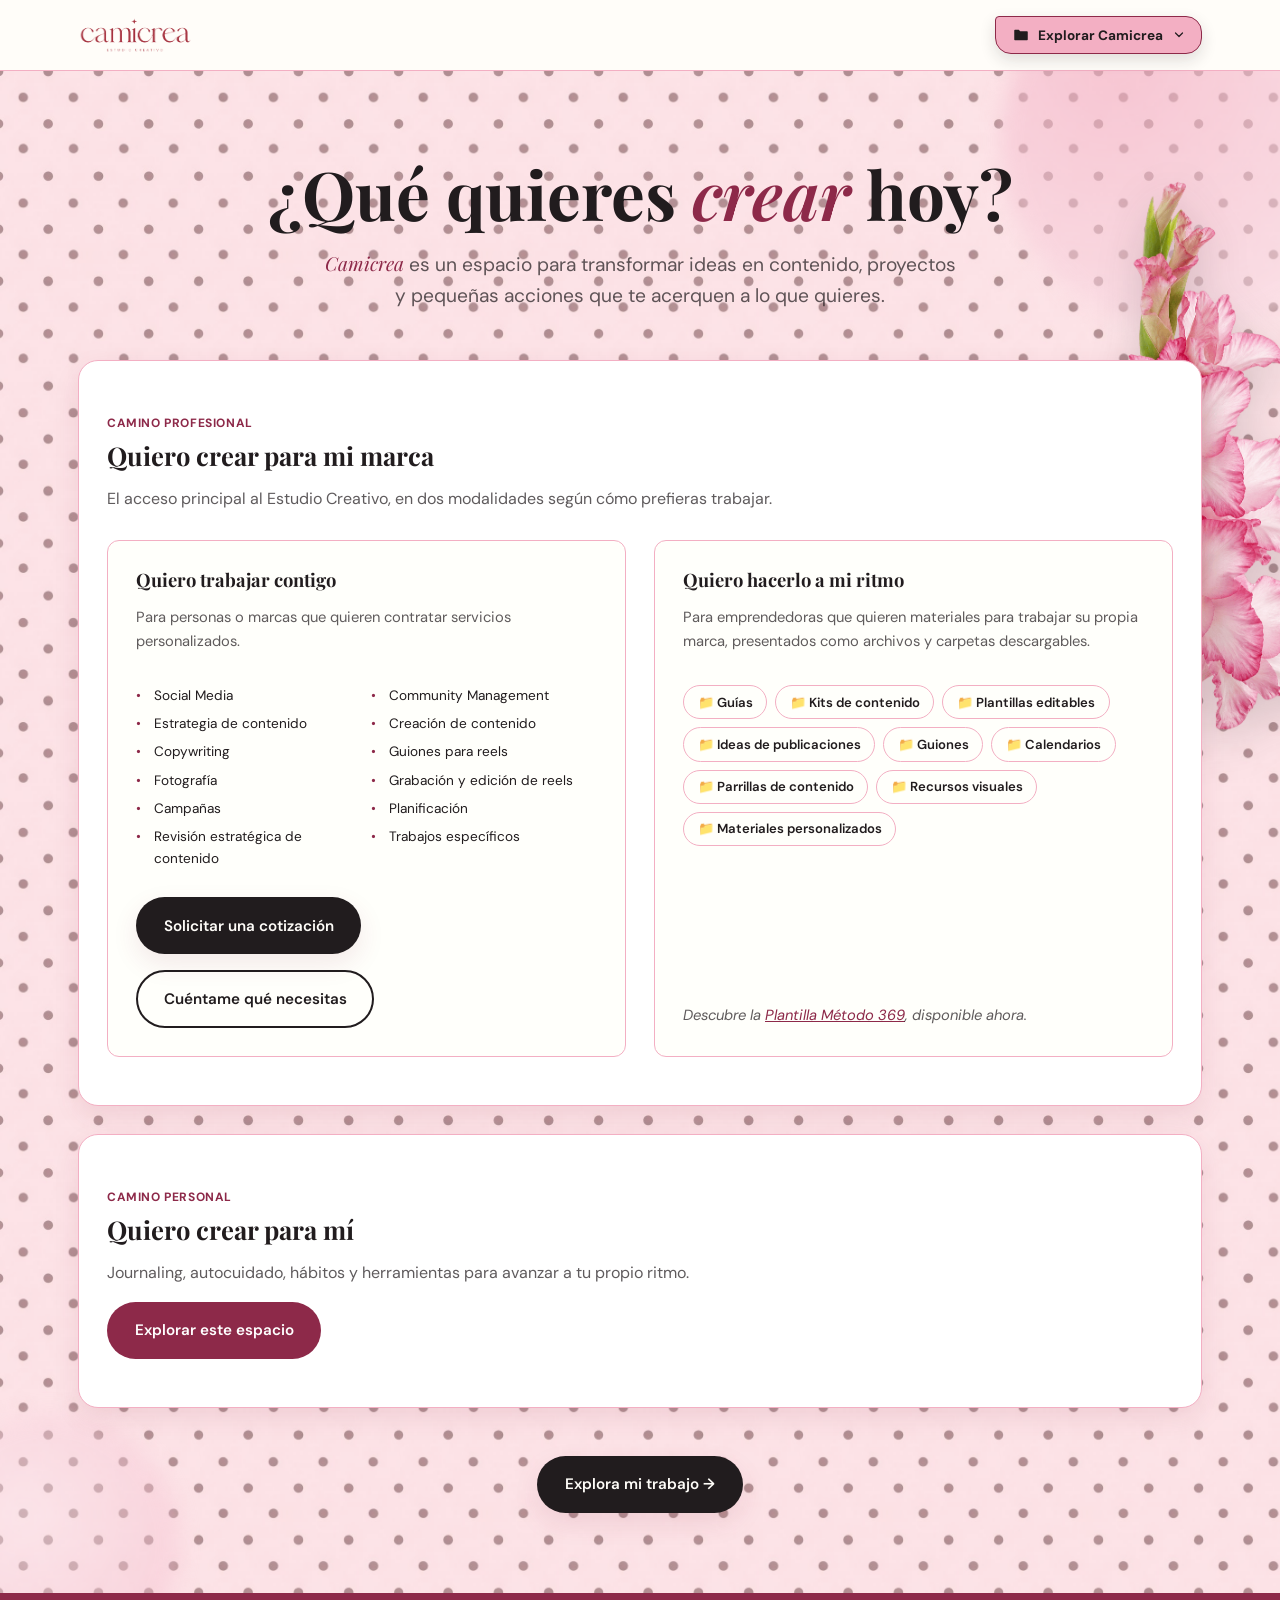
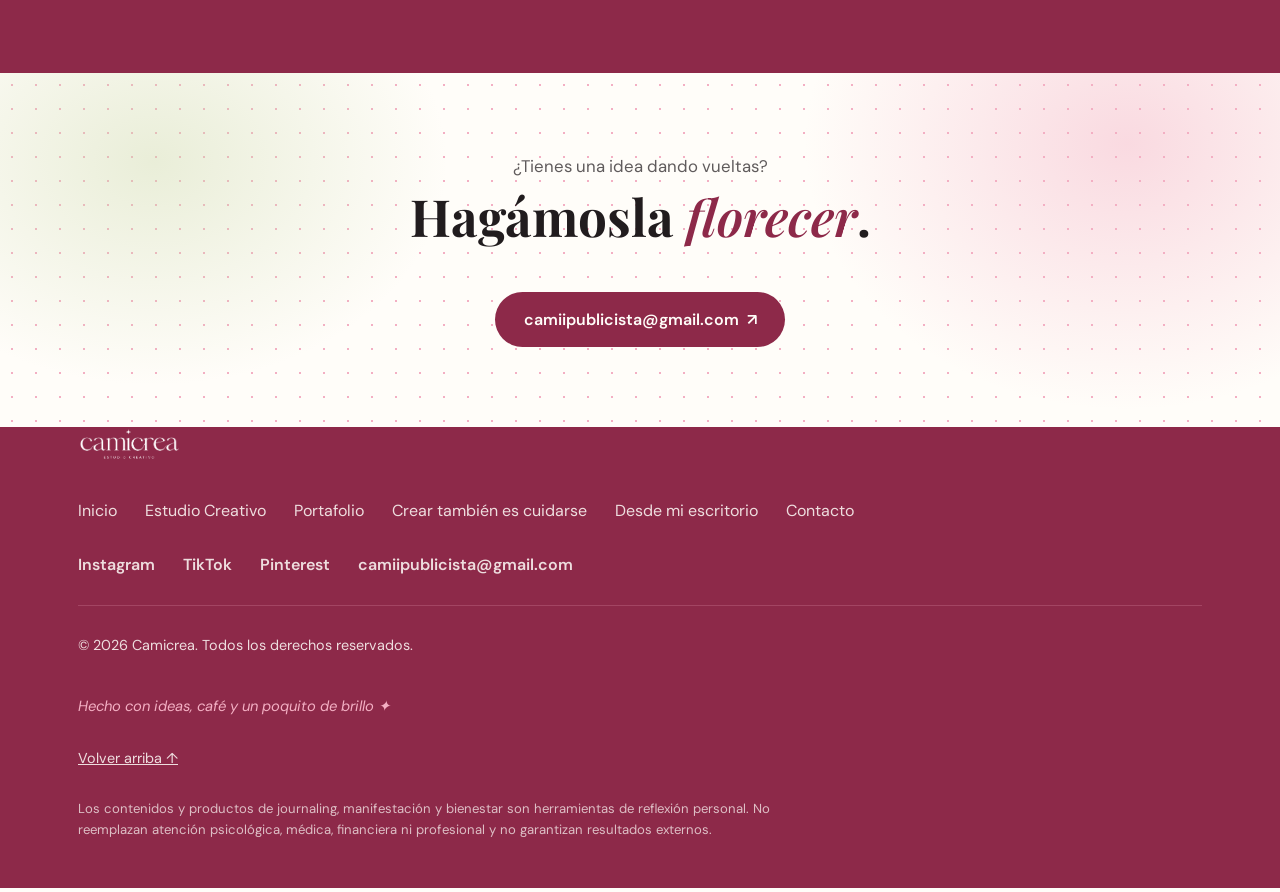
==== commit 349ee184: "Reemplazar el fondo difuminado animado por un sistema de fondos con textura (puntos, manuscrito, cua" ====
--- a/index.html
+++ b/index.html
@@ -26,12 +26,6 @@
   <link rel="stylesheet" href="styles.css">
 </head>
 <body>
-
-  <div class="fondo-aurora" aria-hidden="true">
-    <span class="fondo-aurora-capa fondo-aurora-capa--uno"></span>
-    <span class="fondo-aurora-capa fondo-aurora-capa--dos"></span>
-    <span class="fondo-aurora-textura"></span>
-  </div>
 
   <a class="skip-link" href="#contenido-principal">Saltar al contenido principal</a>
 
@@ -93,7 +87,7 @@
   <main id="contenido-principal">
 
     <!-- ======================= PORTADA PRINCIPAL ======================= -->
-    <section class="hero site-window ventana-activa" id="inicio">
+    <section class="hero site-window ventana-activa textured-section background-dots" id="inicio">
       <div class="hero-blob hero-blob--uno" aria-hidden="true"></div>
       <div class="hero-blob hero-blob--dos" aria-hidden="true"></div>
       <div class="flor-gladiolo-parallax" aria-hidden="true">
@@ -189,7 +183,7 @@
           <span>TU IDEA ✦ TU VOZ ✦ TU RITMO ✦ TU MARCA ✦ </span>
         </div>
       </div>
-      <div class="ventana-bloque">
+      <div class="ventana-bloque textured-section background-grid-flowers">
       <div class="container flor-anchor-estudio">
         <img class="flor-decorativa flor-alstroemeria reveal" src="./assets/images/flores/flor-alstroemeria-rosa-hd.png" alt="" aria-hidden="true" loading="lazy">
         <span class="deco-brillo flor-alstroemeria-brillo" aria-hidden="true"></span>
@@ -290,7 +284,7 @@
         <span class="corte-cuaderno-anillas"></span>
       </div>
 
-      <div class="ventana-bloque">
+      <div class="ventana-bloque textured-section background-grid-flowers">
       <div class="container">
         <div class="metodologia reveal">
           <img class="flor-decorativa flor-lirio reveal" src="./assets/images/flores/flor-lirio-rosa-hd.png" alt="" aria-hidden="true" loading="lazy">
@@ -319,7 +313,7 @@
       </div>
 
       <!-- ======================= PLANES DE GESTIÓN DE REDES SOCIALES ======================= -->
-      <div class="ventana-bloque planes" id="planes">
+      <div class="ventana-bloque planes textured-section background-script" id="planes">
       <div class="container">
         <div class="servicios-tabs" role="tablist" aria-label="Tipo de gestión de redes sociales">
           <button type="button" class="servicios-tab-boton is-activo" id="tabSocialMedia" role="tab" aria-selected="true" aria-controls="panelSocialMedia">Social Media</button>
@@ -434,10 +428,81 @@
         </div>
       </div>
       </div>
+
+      <!-- ======================= PLANES CONTENT CREATOR ======================= -->
+      <div class="ventana-bloque planes-creator textured-section background-dots background-dots--tarjetas" id="planes-creator">
+      <div class="container">
+        <span class="section-tag reveal">Content Creator</span>
+        <h2 class="section-title reveal">Planes Content Creator</h2>
+        <p class="section-lead reveal">Tu marca tiene algo que mostrar. Hagamos que se vea, se sienta y conecte.</p>
+        <p class="section-text reveal">Creamos contenido estratégico y visual pensado para la personalidad, los objetivos y las plataformas de cada marca.</p>
+
+        <div class="planes-grid">
+          <article class="plan-card reveal">
+            <h3>Plan Crea</h3>
+            <p class="plan-precio">Modalidad 100% online</p>
+            <p class="plan-descripcion">Para marcas que graban su propio material, pero necesitan ideas, estructura y una edición profesional.</p>
+            <p class="plan-lista-titulo">Incluye:</p>
+            <ul class="plan-lista">
+              <li>Reunión creativa inicial</li>
+              <li>Conceptualización de contenidos</li>
+              <li>4 guiones para Reels o TikTok</li>
+              <li>Edición de 4 videos enviados por la marca</li>
+              <li>Textos en pantalla, música y adaptación a tendencias</li>
+              <li>4 portadas</li>
+              <li>Entrega lista para publicar</li>
+            </ul>
+            <a href="https://wa.me/56931360094?text=Hola%2C%20vi%20el%20Plan%20Crea%20en%20la%20p%C3%A1gina%20de%20Camicrea%20y%20me%20gustar%C3%ADa%20recibir%20m%C3%A1s%20informaci%C3%B3n." class="btn btn-outline plan-boton" target="_blank" rel="noopener noreferrer">Quiero crear contenido</a>
+          </article>
+
+          <article class="plan-card reveal">
+            <h3>Plan Produce</h3>
+            <p class="plan-precio">Producción presencial en ubicación acordada</p>
+            <p class="plan-descripcion">Para marcas que necesitan generar contenido nuevo mediante una producción presencial.</p>
+            <p class="plan-lista-titulo">Incluye:</p>
+            <ul class="plan-lista">
+              <li>Reunión creativa y definición del objetivo</li>
+              <li>Planificación previa de la jornada</li>
+              <li>Jornada breve de grabación</li>
+              <li>Dirección creativa durante la producción</li>
+              <li>Grabación de productos, espacios o servicios</li>
+              <li>6 Reels editados</li>
+              <li>Fotografías complementarias</li>
+              <li>Portadas y textos en pantalla</li>
+              <li>Entrega lista para publicar</li>
+            </ul>
+            <a href="https://wa.me/56931360094?text=Hola%2C%20vi%20el%20Plan%20Produce%20en%20la%20p%C3%A1gina%20de%20Camicrea%20y%20me%20gustar%C3%ADa%20recibir%20m%C3%A1s%20informaci%C3%B3n." class="btn btn-primary plan-boton" target="_blank" rel="noopener noreferrer">Quiero una jornada de contenido</a>
+          </article>
+
+          <article class="plan-card reveal">
+            <h3>Plan Campaña</h3>
+            <p class="plan-precio">Alcance y valor según cada proyecto</p>
+            <p class="plan-descripcion">Para lanzamientos, promociones o momentos importantes que necesitan una idea creativa integral.</p>
+            <p class="plan-lista-titulo">Incluye:</p>
+            <ul class="plan-lista">
+              <li>Concepto creativo de campaña</li>
+              <li>Moodboard y propuesta visual</li>
+              <li>Guiones y planificación de escenas</li>
+              <li>Jornada de producción presencial</li>
+              <li>Dirección creativa y grabación</li>
+              <li>Reels, fotografías y Stories</li>
+              <li>Edición para Instagram y TikTok</li>
+              <li>Copys y llamados a la acción</li>
+              <li>Kit de contenido listo para lanzar</li>
+            </ul>
+            <a href="https://wa.me/56931360094?text=Hola%2C%20vi%20el%20Plan%20Campa%C3%B1a%20en%20la%20p%C3%A1gina%20de%20Camicrea%20y%20me%20gustar%C3%ADa%20recibir%20m%C3%A1s%20informaci%C3%B3n." class="btn btn-outline plan-boton" target="_blank" rel="noopener noreferrer">Cuéntame sobre mi campaña</a>
+          </article>
+        </div>
+
+        <p class="nota-servicios reveal">Los planes de Content Creator contemplan la creación y producción del contenido. La planificación mensual, publicación, gestión de comunidad y revisión de métricas pueden contratarse mediante nuestros planes de Social Media y Community Manager.</p>
+
+        <a href="#contacto" class="btn btn-secondary reveal">Quiero combinar creación + gestión de redes</a>
+      </div>
+      </div>
     </section>
 
     <!-- ======================= PORTAFOLIO ======================= -->
-    <section class="portafolio site-window" id="portafolio" hidden>
+    <section class="portafolio site-window textured-section background-script background-script--sutil" id="portafolio" hidden>
       <div class="container">
         <span class="section-tag reveal">Portafolio</span>
         <h2 class="section-title reveal">Ideas que ya tomaron forma</h2>
@@ -529,7 +594,7 @@
     </section>
 
     <!-- ======================= JOURNALING, AUTOCUIDADO Y MÁS ======================= -->
-    <section class="journaling site-window" id="cuidarse" hidden>
+    <section class="journaling site-window textured-section background-grid-flowers" id="cuidarse" hidden>
       <div class="franja-ticker franja-ticker--verde reveal" aria-hidden="true">
         <div class="franja-ticker-track">
           <span>PAUSAR ✦ ESCRIBIR ✦ ORDENAR ✦ CONECTAR ✦ CREAR ✦ </span>
@@ -714,7 +779,7 @@
     </section>
 
     <!-- ======================= SOBRE Camicrea ======================= -->
-    <section class="sobre-mi site-window" id="escritorio" hidden>
+    <section class="sobre-mi site-window background-plano" id="escritorio" hidden>
       <div class="ventana-bloque">
       <div class="container">
         <div class="ventana-archivo nota-escritorio reveal">
@@ -749,7 +814,7 @@
     </section>
 
     <!-- ======================= CONTACTO ======================= -->
-    <section class="contacto site-window" id="contacto" hidden>
+    <section class="contacto site-window background-plano" id="contacto" hidden>
       <div class="container">
         <span class="section-tag reveal">Contacto</span>
         <p class="contacto-tagline reveal">¿Tienes una idea dando vueltas? Hagámosla <span class="hero-title-acento">florecer</span>.<img class="flor-decorativa flor-mini" src="./assets/images/flores/flor-gladiolo-rosa-hd.png" alt="" aria-hidden="true" loading="lazy"></p>
--- a/styles.css
+++ b/styles.css
@@ -50,11 +50,17 @@
   /* Superficies translúcidas sobre el fondo animado: mismo tono de
      papel/blanco/rosa/verde de siempre, con transparencia + blur para
      dejar ver el fondo detrás sin perder legibilidad. */
-  --superficie-papel: rgba(255, 255, 251, 0.82);
-  --superficie-blanco: rgba(255, 255, 255, 0.85);
-  --superficie-rosa: rgba(251, 233, 239, 0.82);
-  --superficie-verde: rgba(201, 215, 167, 0.82);
-  --desenfoque-superficie: blur(7px);
+  /* Superficies de tarjetas y notas: sólidas y opacas a propósito.
+     Con los nuevos fondos con textura (puntos, manuscrito, cuadrícula),
+     una superficie translúcida dejaría ver el patrón a través de las
+     tarjetas y perjudicaría la lectura — por eso estas variables ya
+     no llevan alfa ni blur, aunque el resto de los componentes que
+     las usan no cambió. */
+  --superficie-papel: var(--color-papel);
+  --superficie-blanco: var(--color-blanco);
+  --superficie-rosa: var(--color-rosa-palido);
+  --superficie-verde: var(--color-verde-suave);
+  --desenfoque-superficie: none;
 }
 
 /* =================== RESET BÁSICO =================== */
@@ -75,96 +81,62 @@
 }
 
 /* =========================================================
-   FONDO: DEGRADADO LÍQUIDO / MESH GRADIENT ANIMADO
-   Capa fija detrás de toda la página. En vez de manchas o círculos
-   independientes, es una sola malla de degradados radiales (mesh
-   gradient) por capa: varios centros de color que se funden unos
-   con otros sin bordes definidos. Dos capas superpuestas, cada una
-   moviéndose y cambiando de opacidad a su propio ritmo (20-35s en
-   bucle cerrado, sin saltos), dan la sensación de tinta o seda
-   líquida mezclándose continuamente. Blanco, rosado y verde pálido
-   dominan; burdeos y negro suave entran solo como acentos suaves en
-   los extremos. Encima, una textura de papel casi imperceptible.
-   Puramente decorativo: no contiene texto ni información. ========= */
-.fondo-aurora {
-  position: fixed;
+   FONDOS CON TEXTURA
+   Tres fotografías reales (puntos, manuscrito, cuadrícula con
+   flores) aplicadas por sección mediante pseudo-elementos: ::before
+   es la imagen en mosaico, ::after es una capa de color semi-
+   transparente encima para asegurar contraste. isolation:isolate
+   mantiene ambas capas detrás del contenido real de la sección sin
+   afectar el z-index del resto de la página. No se aplica opacity
+   al contenedor: eso también volvería transparentes los textos y
+   las tarjetas. ========= */
+.textured-section {
+  position: relative;
+  isolation: isolate;
+  background-color: var(--color-marfil);
+}
+.textured-section::before {
+  content: "";
+  position: absolute;
+  inset: 0;
+  z-index: -2;
+  background-repeat: repeat;
+  background-position: top left;
+}
+.textured-section::after {
+  content: "";
+  position: absolute;
   inset: 0;
   z-index: -1;
-  overflow: hidden;
-  background-color: var(--color-marfil);
-}
-.fondo-aurora-capa {
-  position: absolute;
-  inset: -25%;
-  background-repeat: no-repeat;
-  background-size: 160% 160%;
-  filter: blur(60px);
-  will-change: background-position, transform;
-}
-/* El orden importa: los acentos (burdeos/negro) van primero, para quedar
-   POR DEBAJO del rosado/verde/blanco. Así el desenfoque nunca los deja
-   encima "ensuciando" el resto del degradado con un tono grisáceo. */
-.fondo-aurora-capa--uno {
-  background-image:
-    radial-gradient(circle at 6% 92%, rgba(33, 28, 30, 0.08) 0%, transparent 20%),
-    radial-gradient(circle at 92% 90%, rgba(141, 41, 73, 0.14) 0%, transparent 24%),
-    radial-gradient(circle at 82% 16%, rgba(201, 215, 167, 0.5) 0%, transparent 58%),
-    radial-gradient(circle at 18% 22%, rgba(243, 175, 195, 0.52) 0%, transparent 58%),
-    radial-gradient(circle at 48% 58%, rgba(255, 253, 249, 0.6) 0%, transparent 62%);
-  background-position: 0% 0%;
-  animation: malla-posicion-uno 26s ease-in-out infinite, malla-opacidad-uno 21s ease-in-out infinite;
-}
-.fondo-aurora-capa--dos {
-  background-image:
-    radial-gradient(circle at 94% 6%, rgba(33, 28, 30, 0.07) 0%, transparent 18%),
-    radial-gradient(circle at 8% 10%, rgba(141, 41, 73, 0.12) 0%, transparent 22%),
-    radial-gradient(circle at 72% 72%, rgba(201, 215, 167, 0.48) 0%, transparent 56%),
-    radial-gradient(circle at 22% 80%, rgba(243, 175, 195, 0.5) 0%, transparent 58%),
-    radial-gradient(circle at 55% 28%, rgba(255, 253, 249, 0.55) 0%, transparent 60%);
-  background-position: 100% 100%;
-  animation: malla-posicion-dos 22s ease-in-out infinite, malla-opacidad-dos 25s ease-in-out infinite;
-}
-@media (hover: none), (pointer: coarse) {
-  .fondo-aurora-capa {
-    filter: blur(40px);
-    inset: -12%;
-  }
-}
-.fondo-aurora-textura {
-  position: absolute;
-  inset: -10%;
-  background-image: radial-gradient(circle, rgba(33, 28, 30, 0.5) 1px, transparent 1px);
-  background-size: 5px 5px;
-  opacity: 0.03;
-}
-@keyframes malla-posicion-uno {
-  0% { background-position: 0% 0%; transform: rotate(0deg); }
-  16% { background-position: 14% 9%; transform: rotate(0.6deg); }
-  40% { background-position: 30% 18%; transform: rotate(1.3deg); }
-  68% { background-position: 10% 34%; transform: rotate(-1deg); }
-  88% { background-position: 3% 12%; transform: rotate(-0.3deg); }
-  100% { background-position: 0% 0%; transform: rotate(0deg); }
-}
-@keyframes malla-posicion-dos {
-  0% { background-position: 100% 100%; transform: rotate(0deg); }
-  18% { background-position: 87% 90%; transform: rotate(-0.7deg); }
-  45% { background-position: 72% 80%; transform: rotate(-1.4deg); }
-  72% { background-position: 90% 62%; transform: rotate(1.1deg); }
-  90% { background-position: 97% 92%; transform: rotate(0.3deg); }
-  100% { background-position: 100% 100%; transform: rotate(0deg); }
-}
-@keyframes malla-opacidad-uno {
-  0% { opacity: 0.82; }
-  50% { opacity: 1; }
-  100% { opacity: 0.82; }
-}
-@keyframes malla-opacidad-dos {
-  0% { opacity: 1; }
-  50% { opacity: 0.74; }
-  100% { opacity: 1; }
-}
-@media (prefers-reduced-motion: reduce) {
-  .fondo-aurora-capa { animation: none; }
+  pointer-events: none;
+}
+
+.background-dots::before {
+  background-image: url("./assets/images/fondos/fondo-puntos.jpg");
+  background-size: 200px auto;
+}
+.background-dots::after { background: rgba(251, 232, 236, 0.4); }
+.background-dots--tarjetas::after { background: rgba(251, 232, 236, 0.62); }
+
+.background-script::before {
+  background-image: url("./assets/images/fondos/fondo-manuscrito.jpg");
+  background-size: 320px auto;
+}
+.background-script::after { background: rgba(255, 249, 247, 0.82); }
+.background-script--sutil::after { background: rgba(255, 249, 247, 0.92); }
+
+.background-grid-flowers::before {
+  background-image: url("./assets/images/fondos/fondo-cuadricula-flores.jpg");
+  background-size: 320px auto;
+}
+.background-grid-flowers::after { background: rgba(255, 255, 255, 0.35); }
+
+.background-plano { background-color: #FBE8EC; }
+
+@media (max-width: 640px) {
+  .background-dots::before { background-size: 130px auto; }
+  .background-script::before { background-size: 220px auto; }
+  .background-grid-flowers::before { background-size: 220px auto; }
 }
 
 img { max-width: 100%; display: block; }
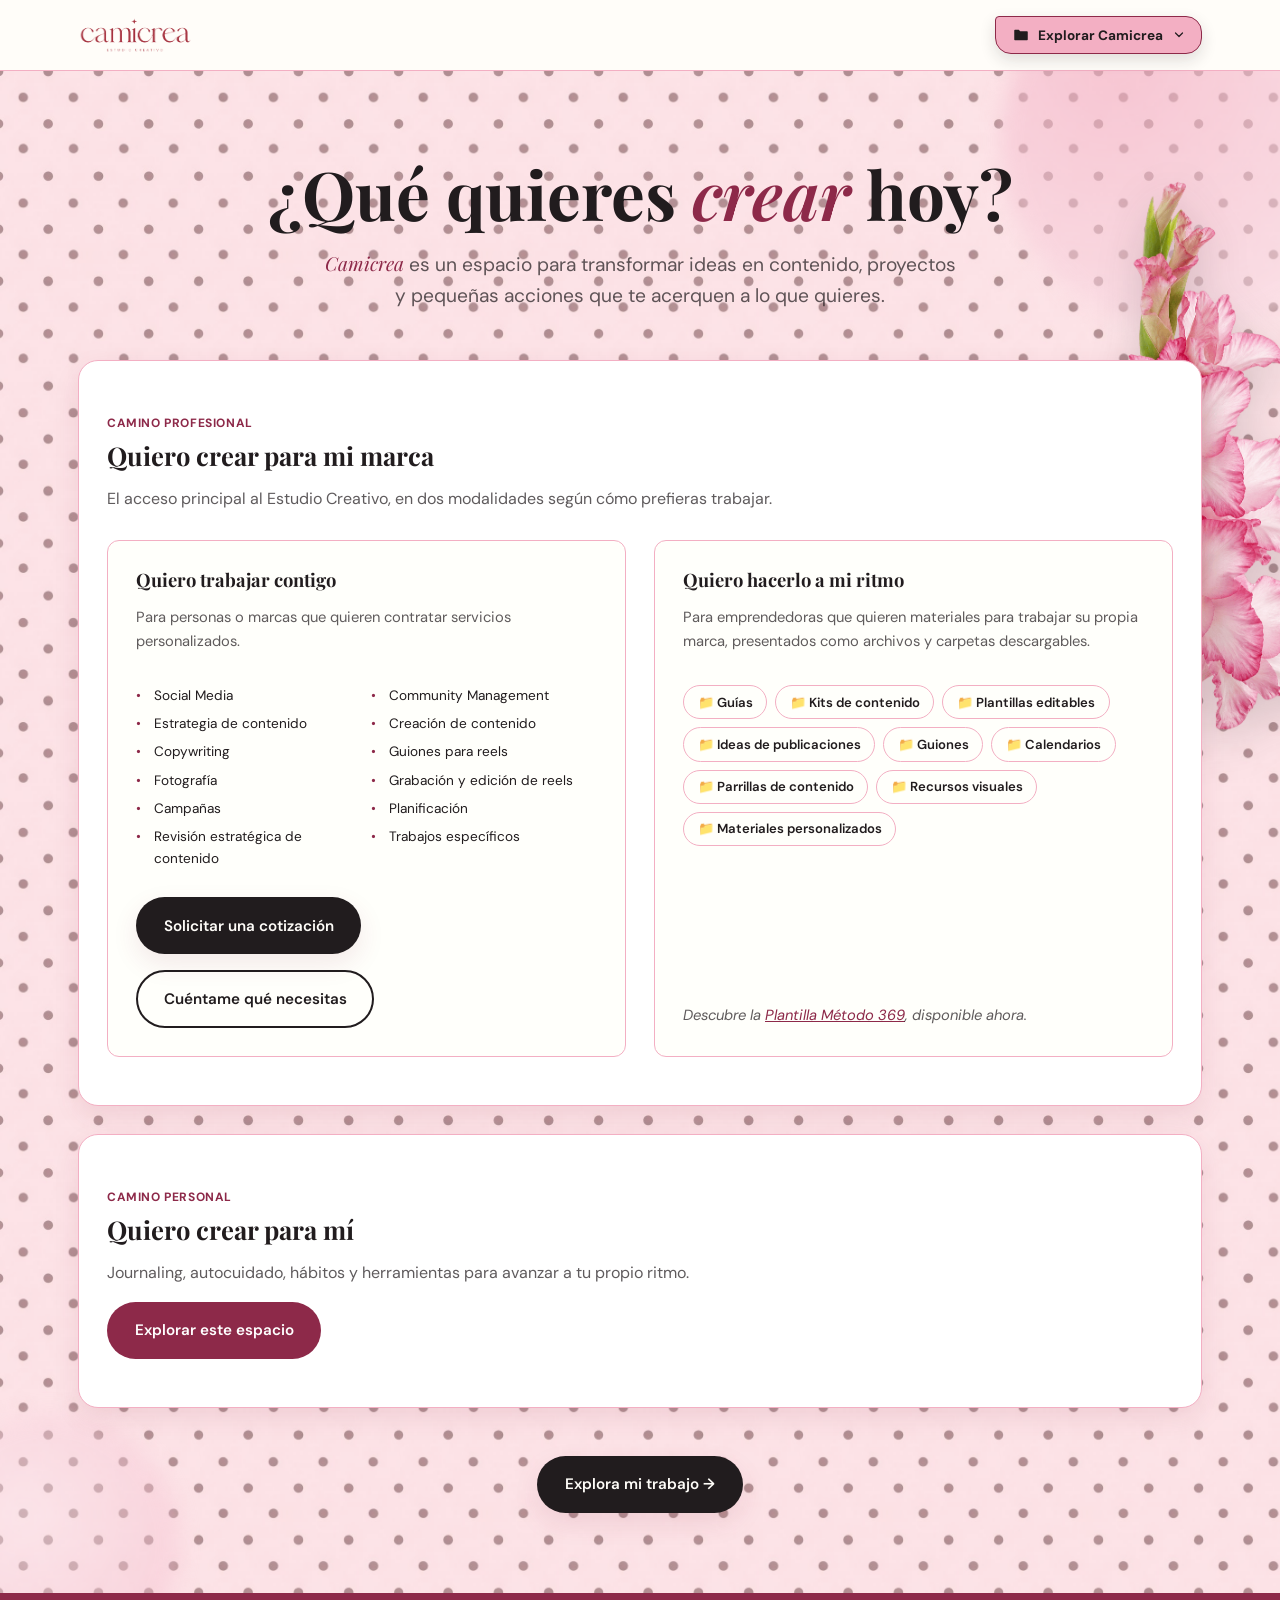
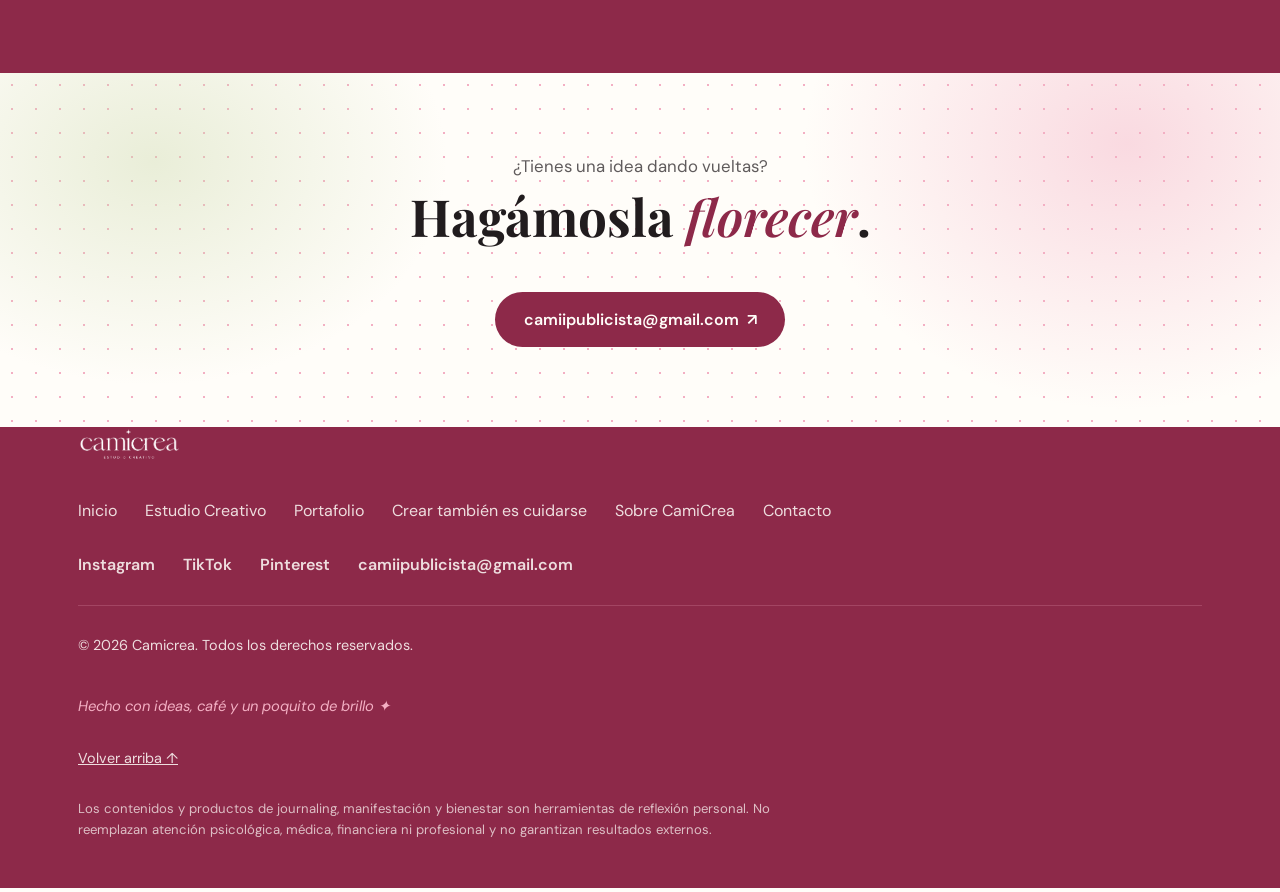
==== commit e17279e6: "Rediseña Sobre CamiCrea como carta saliendo de un sobre Reemplaza la nota "Desde mi escritorio" por " ====
--- a/index.html
+++ b/index.html
@@ -69,7 +69,7 @@
             <a href="#escritorio" class="nav-link carpeta-nav carpeta-nav--papel">
               <span class="carpeta-nav-vista" aria-hidden="true"><svg viewBox="0 0 24 24" width="26" height="26" aria-hidden="true"><path d="M5 3h10l4 4v14H5Z" fill="none" stroke="currentColor" stroke-width="1.7" stroke-linejoin="round"/><path d="M15 3v4h4" fill="none" stroke="currentColor" stroke-width="1.7" stroke-linejoin="round"/><line x1="8" y1="11" x2="16" y2="11" stroke="currentColor" stroke-width="1.4" stroke-linecap="round"/><line x1="8" y1="14.5" x2="16" y2="14.5" stroke="currentColor" stroke-width="1.4" stroke-linecap="round"/><line x1="8" y1="18" x2="13" y2="18" stroke="currentColor" stroke-width="1.4" stroke-linecap="round"/></svg></span>
               <span class="carpeta-nav-pestana">04</span>
-              <span class="carpeta-nav-cuerpo">Desde mi escritorio<span class="carpeta-nav-flecha" aria-hidden="true">&#8594;</span></span>
+              <span class="carpeta-nav-cuerpo">Sobre CamiCrea<span class="carpeta-nav-flecha" aria-hidden="true">&#8594;</span></span>
             </a>
           </li>
           <li class="carpeta-nav-item">
@@ -779,34 +779,30 @@
     </section>
 
     <!-- ======================= SOBRE Camicrea ======================= -->
-    <section class="sobre-mi site-window background-plano" id="escritorio" hidden>
+    <section class="sobre-mi site-window textured-section background-grid-flowers background-grid-flowers--sutil" id="escritorio" hidden>
       <div class="ventana-bloque">
       <div class="container">
-        <div class="ventana-archivo nota-escritorio reveal">
-          <span class="deco-lazo nota-escritorio-lazo" aria-hidden="true"></span>
-          <div class="ventana-archivo-barra">
-            <span class="ventana-navegador-punto"></span>
-            <span class="ventana-navegador-punto"></span>
-            <span class="ventana-navegador-punto"></span>
-            <span class="ventana-archivo-nombre">desde_mi_escritorio.txt</span>
+        <div class="carta-sobre-wrap">
+          <div class="carta-sobre">
+            <span class="sobre-cuerpo" aria-hidden="true"></span>
+            <span class="sobre-solapa-fondo" aria-hidden="true"></span>
+            <article class="carta reveal">
+              <span class="deco-clip carta-clip" aria-hidden="true"></span>
+              <span class="carta-cinta" aria-hidden="true"></span>
+              <span class="carta-corazon" aria-hidden="true"></span>
+              <h2 class="carta-titulo">Sobre CamiCrea</h2>
+              <p>Hola, ¿cómo están? Soy <span class="carta-resalte">Camila</span>, publicista y creadora de <span class="marca-camicrea">Camicrea</span>.</p>
+              <p>Este espacio nació para compartir lo que sé, crear junto a marcas y ayudar a que otras personas puedan darle forma a sus propias ideas. Aquí puedes trabajar conmigo, encontrar herramientas para tu proyecto y también acompañarme en ese lado más personal de <span class="carta-resalte">crear nuevos hábitos</span>, escribir y volver a conectar con una misma.</p>
+              <p>Quiero que Camicrea siga creciendo como un <span class="carta-resalte">espacio creativo</span> y cercano: un lugar donde podamos aprender, compartir procesos y construir una comunidad alrededor de las cosas que nos gusta crear.</p>
+              <p class="carta-firma manuscrita">Cami ♡</p>
+            </article>
+            <span class="sobre-solapa-frente" aria-hidden="true"></span>
+            <span class="sobre-lazo" aria-hidden="true"></span>
+            <span class="sobre-flor" aria-hidden="true"></span>
           </div>
-          <div class="ventana-archivo-contenido sobre-mi-inner">
-            <img class="sobre-mi-imagen" src="./assets/sobre-mi/camila-henriquez.jpg" alt="Camila Henríquez, publicista y creadora de Camicrea" loading="lazy">
-            <div class="sobre-mi-texto">
-              <p class="nota-escritorio-encabezado manuscrita">Nota nueva de Cami <span aria-hidden="true">✦</span></p>
-              <p class="nota-escritorio-meta">
-                <span class="nota-escritorio-estado"><span class="nota-escritorio-punto" aria-hidden="true"></span>Cami está creando…</span>
-                <span class="nota-escritorio-fecha" id="notaFecha"></span>
-              </p>
-              <p>Hola, ¿cómo están? Soy <span class="seleccion-ios seleccion-ios--rosa" style="--indice:0">Camila</span>, publicista y creadora de <span class="marca-camicrea">Camicrea</span>.</p>
-              <p>Este espacio nació para compartir lo que sé, crear junto a marcas y ayudar a que otras personas puedan darle forma a sus propias ideas. Aquí puedes trabajar conmigo, encontrar herramientas para tu proyecto y también acompañarme en ese lado más personal de <span class="seleccion-ios seleccion-ios--rosa" style="--indice:1">crear nuevos hábitos</span>, escribir y volver a conectar con una misma.</p>
-              <p>Quiero que Camicrea siga creciendo como un espacio creativo y cercano: un lugar donde podamos aprender, compartir procesos y construir una comunidad alrededor de las cosas que nos gusta crear.</p>
-              <p class="nota-escritorio-firma manuscrita">— Cami<span class="nota-escritorio-cursor" aria-hidden="true"></span></p>
-              <div class="sobre-mi-botones">
-                <a href="#portafolio" class="btn btn-primary">Conoce mi trabajo</a>
-                <a href="https://www.instagram.com/cvmilapazz/" class="btn btn-outline" target="_blank" rel="noopener noreferrer">Sígueme en Instagram</a>
-              </div>
-            </div>
+          <div class="carta-acciones reveal">
+            <a href="#portafolio" class="btn btn-primary">Conoce mi trabajo</a>
+            <a href="https://www.instagram.com/cvmilapazz/" class="btn btn-outline" target="_blank" rel="noopener noreferrer">Sígueme en Instagram</a>
           </div>
         </div>
       </div>
@@ -818,7 +814,7 @@
       <div class="container">
         <span class="section-tag reveal">Contacto</span>
         <p class="contacto-tagline reveal">¿Tienes una idea dando vueltas? Hagámosla <span class="hero-title-acento">florecer</span>.<img class="flor-decorativa flor-mini" src="./assets/images/flores/flor-gladiolo-rosa-hd.png" alt="" aria-hidden="true" loading="lazy"></p>
-        <h2 class="section-title reveal">Cuéntame qué quieres crear: una marca, un proyecto…</h2>
+        <h2 class="section-title reveal">Hablemos de tu idea</h2>
         <p class="section-text reveal">Si tienes una marca, proyecto o idea y necesitas apoyo creativo, escríbeme para conocer tus necesidades y preparar una propuesta adecuada.</p>
 
         <div class="contacto-grid">
@@ -919,7 +915,7 @@
         <a href="#estudio">Estudio Creativo</a>
         <a href="#portafolio">Portafolio</a>
         <a href="#cuidarse">Crear también es cuidarse</a>
-        <a href="#escritorio">Desde mi escritorio</a>
+        <a href="#escritorio">Sobre CamiCrea</a>
         <a href="#contacto">Contacto</a>
       </nav>
 
--- a/styles.css
+++ b/styles.css
@@ -130,6 +130,7 @@
   background-size: 320px auto;
 }
 .background-grid-flowers::after { background: rgba(255, 255, 255, 0.35); }
+.background-grid-flowers--sutil::after { background: rgba(255, 255, 255, 0.6); }
 
 .background-plano { background-color: #FBE8EC; }
 
@@ -1002,42 +1003,6 @@
   border-radius: 6px 6px 0 0;
 }
 
-/* Ventana de archivo: "sobre_mí.txt", con la misma barra de ventana
-   de navegador (puntos + etiqueta), para la ficha personal. */
-.ventana-archivo {
-  background-color: var(--superficie-blanco);
-  backdrop-filter: var(--desenfoque-superficie);
-  -webkit-backdrop-filter: var(--desenfoque-superficie);
-  border: 1px solid var(--color-borde);
-  border-radius: var(--radio-borde);
-  box-shadow: var(--sombra-suave);
-  overflow: hidden;
-}
-.ventana-archivo-barra {
-  display: flex;
-  align-items: center;
-  gap: 0.4rem;
-  padding: 0.8rem 1.2rem;
-  background-color: var(--superficie-papel);
-  border-bottom: 1px solid var(--color-borde);
-}
-.ventana-navegador-punto {
-  width: 9px;
-  height: 9px;
-  border-radius: 50%;
-  background-color: var(--color-rosa-pastel);
-}
-.ventana-navegador-punto:nth-child(2) { background-color: var(--color-verde-suave); }
-.ventana-navegador-punto:nth-child(3) { background-color: var(--color-burdeos); }
-.ventana-archivo-nombre {
-  margin-left: auto;
-  font-size: 0.8rem;
-  color: var(--color-cafe-suave);
-}
-.ventana-archivo-contenido {
-  padding: var(--espacio-lg) var(--espacio-md);
-}
-
 /* Nota sujeta con clip: para el formulario de contacto */
 .nota-clip {
   position: relative;
@@ -2040,108 +2005,203 @@
   border: 1px solid var(--color-borde);
 }
 
-/* =================== SOBRE MÍ =================== */
-.sobre-mi-inner {
-  display: grid;
-  grid-template-columns: minmax(220px, 340px) 1fr;
-  gap: var(--espacio-lg);
-  align-items: center;
-}
-
-.sobre-mi-imagen {
-  width: 100%;
-  aspect-ratio: 2 / 3;
-  border-radius: var(--radio-borde);
-  border: 1px solid var(--color-borde);
+/* =================== SOBRE CAMICREA: CARTA Y SOBRE =================== */
+/* Composición de una carta personal saliendo de un sobre abierto, en
+   capas independientes (fondo del sobre, solapa trasera, carta,
+   solapa delantera, lazo y detalles) para que la carta quede siempre
+   legible por encima de las texturas. Paleta propia, tomada tal cual
+   de la referencia de esta sección. */
+:root {
+  --carta-burdeos: #8F2348;
+  --carta-rosa: #F6C1CF;
+  --carta-rosa-palido: #FBE8EC;
+  --carta-crema: #F7F1E8;
+  --carta-negro: #1E1719;
+}
+
+.carta-sobre-wrap {
+  max-width: 600px;
+  margin: 0 auto var(--espacio-lg);
+}
+
+.carta-sobre {
+  position: relative;
+  isolation: isolate;
+  padding-bottom: 132px;
+}
+
+.sobre-cuerpo {
+  position: absolute;
+  left: 2%;
+  right: 2%;
+  bottom: 0;
+  height: 230px;
+  background-color: var(--carta-rosa);
+  border: 1.5px solid var(--carta-burdeos);
+  border-radius: 6px 6px 16px 16px;
   box-shadow: var(--sombra-suave);
-  background-color: var(--color-rosa-palido);
-  object-fit: cover;
-  object-position: center top;
-}
-
-.sobre-mi-texto p { color: var(--color-cafe-suave); }
-
-.sobre-mi-botones {
+  z-index: 1;
+}
+
+.sobre-solapa-fondo {
+  position: absolute;
+  left: 2%;
+  right: 2%;
+  bottom: 170px;
+  height: 112px;
+  background-color: var(--carta-rosa-palido);
+  border: 1.5px solid rgba(143, 35, 72, 0.5);
+  border-bottom: none;
+  clip-path: polygon(0% 100%, 100% 100%, 50% 0%);
+  z-index: 2;
+}
+
+.carta {
+  position: relative;
+  z-index: 3;
+  width: 92%;
+  margin: 0 auto;
+  background-color: var(--carta-crema);
+  background-image:
+    repeating-linear-gradient(to bottom, transparent 0, transparent 34px, rgba(143, 35, 72, 0.09) 34px, rgba(143, 35, 72, 0.09) 35px),
+    radial-gradient(circle, rgba(30, 23, 25, 0.045) 1px, transparent 1px);
+  background-size: auto, 6px 6px;
+  border: 1px solid rgba(143, 35, 72, 0.3);
+  border-radius: 4px 16px 6px 18px;
+  box-shadow: var(--sombra-papel);
+  padding: 2.5rem 2.1rem 2.9rem;
+  transform: rotate(-1deg);
+  transition: transform 0.5s ease;
+}
+@media (hover: hover) {
+  .carta:hover { transform: rotate(-1deg) translateY(-6px); }
+}
+@media (prefers-reduced-motion: reduce) {
+  .carta { transition: none; }
+}
+
+.carta-titulo {
+  font-family: var(--fuente-serif);
+  font-size: clamp(1.7rem, 4vw, 2.2rem);
+  color: var(--carta-negro);
+  margin-bottom: var(--espacio-md);
+}
+
+.carta p { color: var(--carta-negro); font-family: var(--fuente-sans); }
+
+.carta-resalte {
+  background-image: linear-gradient(180deg, transparent 62%, rgba(246, 193, 207, 0.7) 62%);
+  padding: 0 0.15em;
+  border-radius: 2px;
+}
+
+.carta-firma {
+  margin-top: var(--espacio-md);
+  font-size: 1.7rem;
+  color: var(--carta-burdeos);
+}
+
+.carta-clip {
+  top: -20px;
+  right: 26px;
+  transform: rotate(10deg);
+  z-index: 4;
+}
+
+.carta-cinta {
+  position: absolute;
+  top: -14px;
+  left: 34px;
+  width: 66px;
+  height: 24px;
+  background:
+    repeating-linear-gradient(45deg, rgba(255, 255, 255, 0.55) 0 5px, transparent 5px 10px),
+    rgba(246, 193, 207, 0.8);
+  border: 1px solid rgba(143, 35, 72, 0.25);
+  box-shadow: 0 2px 5px rgba(30, 23, 25, 0.1);
+  transform: rotate(-5deg);
+  z-index: 4;
+  pointer-events: none;
+}
+
+.carta-corazon {
+  position: absolute;
+  top: 30px;
+  right: 30px;
+  width: 22px;
+  height: 20px;
+  opacity: 0.55;
+  background-image: url("data:image/svg+xml,%3Csvg xmlns='http://www.w3.org/2000/svg' viewBox='0 0 40 36'%3E%3Cpath d='M20 32C20 32 4 22 4 12C4 5 10 2 15 5C18 7 20 11 20 11C20 11 22 7 25 5C30 2 36 5 36 12C36 22 20 32 20 32Z' fill='none' stroke='%238F2348' stroke-width='2.5' stroke-linecap='round' stroke-linejoin='round'/%3E%3C/svg%3E");
+  background-size: contain;
+  background-repeat: no-repeat;
+  pointer-events: none;
+  z-index: 4;
+}
+
+.sobre-solapa-frente {
+  position: absolute;
+  left: 2%;
+  right: 2%;
+  bottom: 0;
+  height: 172px;
+  background-color: var(--carta-rosa);
+  border: 1.5px solid var(--carta-burdeos);
+  clip-path: polygon(0% 100%, 100% 100%, 50% 8%);
+  z-index: 5;
+  pointer-events: none;
+}
+
+.sobre-lazo {
+  position: absolute;
+  left: 14%;
+  bottom: 4px;
+  width: 92px;
+  height: 64px;
+  background-image: url("data:image/svg+xml,%3Csvg xmlns='http://www.w3.org/2000/svg' viewBox='0 0 100 70'%3E%3Cdefs%3E%3Cpattern id='c' width='10' height='10' patternUnits='userSpaceOnUse'%3E%3Crect width='10' height='10' fill='%23F6C1CF'/%3E%3Crect width='5' height='5' fill='%238F2348'/%3E%3Crect x='5' y='5' width='5' height='5' fill='%238F2348'/%3E%3C/pattern%3E%3C/defs%3E%3Cpath d='M50 35 L15 10 Q5 10 5 25 Q5 40 20 38 Z' fill='url(%23c)' stroke='%238F2348' stroke-width='1.5'/%3E%3Cpath d='M50 35 L85 10 Q95 10 95 25 Q95 40 80 38 Z' fill='url(%23c)' stroke='%238F2348' stroke-width='1.5'/%3E%3Cpath d='M50 35 L20 55 Q15 60 20 65 Q30 68 38 55 Z' fill='url(%23c)' stroke='%238F2348' stroke-width='1.5'/%3E%3Cpath d='M50 35 L80 55 Q85 60 80 65 Q70 68 62 55 Z' fill='url(%23c)' stroke='%238F2348' stroke-width='1.5'/%3E%3Ccircle cx='50' cy='35' r='9' fill='%238F2348'/%3E%3C/svg%3E");
+  background-size: contain;
+  background-repeat: no-repeat;
+  filter: drop-shadow(0 3px 4px rgba(30, 23, 25, 0.16));
+  z-index: 6;
+  pointer-events: none;
+}
+
+.sobre-flor {
+  position: absolute;
+  right: 10%;
+  bottom: 22px;
+  width: 40px;
+  height: 40px;
+  background-image: url("data:image/svg+xml,%3Csvg xmlns='http://www.w3.org/2000/svg' viewBox='0 0 60 60'%3E%3Cg fill='%23F6C1CF' stroke='%238F2348' stroke-width='1'%3E%3Ccircle cx='30' cy='16' r='10'/%3E%3Ccircle cx='44' cy='30' r='10'/%3E%3Ccircle cx='30' cy='44' r='10'/%3E%3Ccircle cx='16' cy='30' r='10'/%3E%3C/g%3E%3Ccircle cx='30' cy='30' r='8' fill='%238F2348'/%3E%3C/svg%3E");
+  background-size: contain;
+  background-repeat: no-repeat;
+  z-index: 6;
+  pointer-events: none;
+}
+
+.carta-acciones {
   display: flex;
   flex-wrap: wrap;
+  justify-content: center;
   gap: var(--espacio-sm);
   margin-top: var(--espacio-md);
 }
 
-@media (max-width: 760px) {
-  .sobre-mi-inner { grid-template-columns: 1fr; }
-  .sobre-mi-imagen { max-width: 280px; margin: 0 auto; }
-}
-
-/* Nota "Desde mi escritorio": la ventana de archivo se presenta como
-   una nota manuscrita real, con encabezado, estado, fecha, firma y
-   cursor parpadeante — no como una ficha curricular. */
-.nota-escritorio { position: relative; }
-.nota-escritorio-lazo {
-  top: 60px;
-  right: var(--espacio-md);
-  transform: rotate(8deg);
-  z-index: 3;
-}
-
-.nota-escritorio-encabezado {
-  font-size: 1.6rem;
-  color: var(--color-burdeos);
-  margin: 0 0 0.3rem;
-}
-
-.nota-escritorio-meta {
-  display: flex;
-  flex-wrap: wrap;
-  align-items: center;
-  gap: var(--espacio-sm);
-  margin-bottom: var(--espacio-md);
-  font-size: 0.85rem;
-  color: var(--color-cafe-suave);
-}
-.nota-escritorio-estado {
-  display: inline-flex;
-  align-items: center;
-  gap: 0.4rem;
-  font-weight: 600;
-}
-.nota-escritorio-fecha { opacity: 0.8; }
-.nota-escritorio-punto {
-  width: 8px;
-  height: 8px;
-  border-radius: 50%;
-  background-color: var(--color-verde);
-  animation: latido-punto 1.8s ease-in-out infinite;
-}
-@keyframes latido-punto {
-  0%, 100% { opacity: 1; }
-  50% { opacity: 0.35; }
-}
-@media (prefers-reduced-motion: reduce) {
-  .nota-escritorio-punto { animation: none; }
-}
-
-.nota-escritorio-firma {
-  font-size: 1.3rem;
-  color: var(--color-burdeos);
-  text-shadow: 0 1px 0 rgba(255, 253, 249, 0.6);
-  margin-top: var(--espacio-md);
-}
-.nota-escritorio-cursor {
-  display: inline-block;
-  width: 2px;
-  height: 1.1em;
-  margin-left: 0.3rem;
-  vertical-align: text-bottom;
-  background-color: var(--color-burdeos);
-  animation: parpadeo-cursor 1s step-end infinite;
-}
-@keyframes parpadeo-cursor {
-  0%, 100% { opacity: 1; }
-  50% { opacity: 0; }
-}
-@media (prefers-reduced-motion: reduce) {
-  .nota-escritorio-cursor { animation: none; }
+@media (max-width: 640px) {
+  .carta-sobre { padding-bottom: 100px; }
+  .sobre-cuerpo { height: 176px; }
+  .sobre-solapa-fondo { bottom: 128px; height: 88px; }
+  .carta {
+    width: 96%;
+    padding: 1.9rem 1.4rem 2.3rem;
+    transform: none;
+  }
+  @media (hover: hover) {
+    .carta:hover { transform: translateY(-4px); }
+  }
+  .sobre-solapa-frente { height: 132px; clip-path: polygon(0% 100%, 100% 100%, 50% 10%); }
+  .sobre-lazo { width: 70px; height: 50px; left: 10%; }
+  .sobre-flor { width: 30px; height: 30px; right: 8%; bottom: 16px; }
+  .carta-cinta { width: 54px; height: 20px; left: 20px; }
 }
 
 /* =================== CONTACTO =================== */
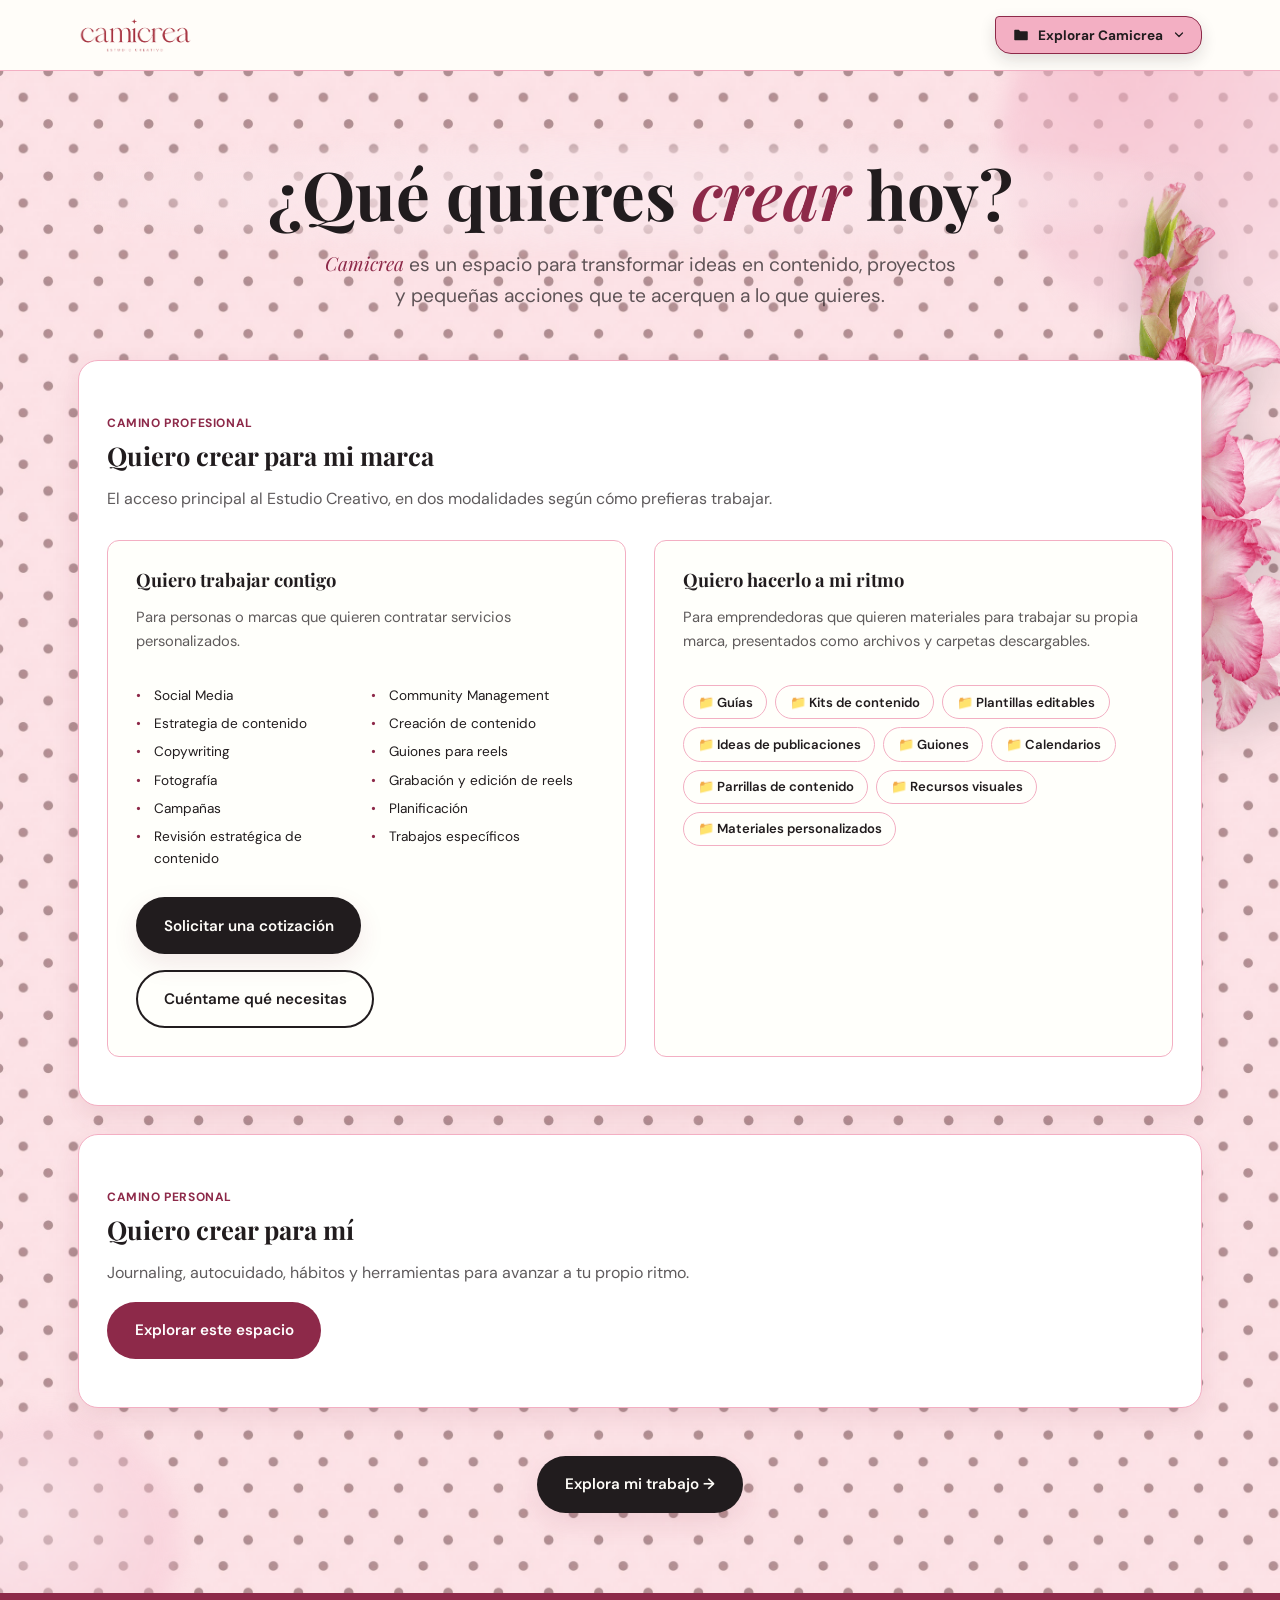
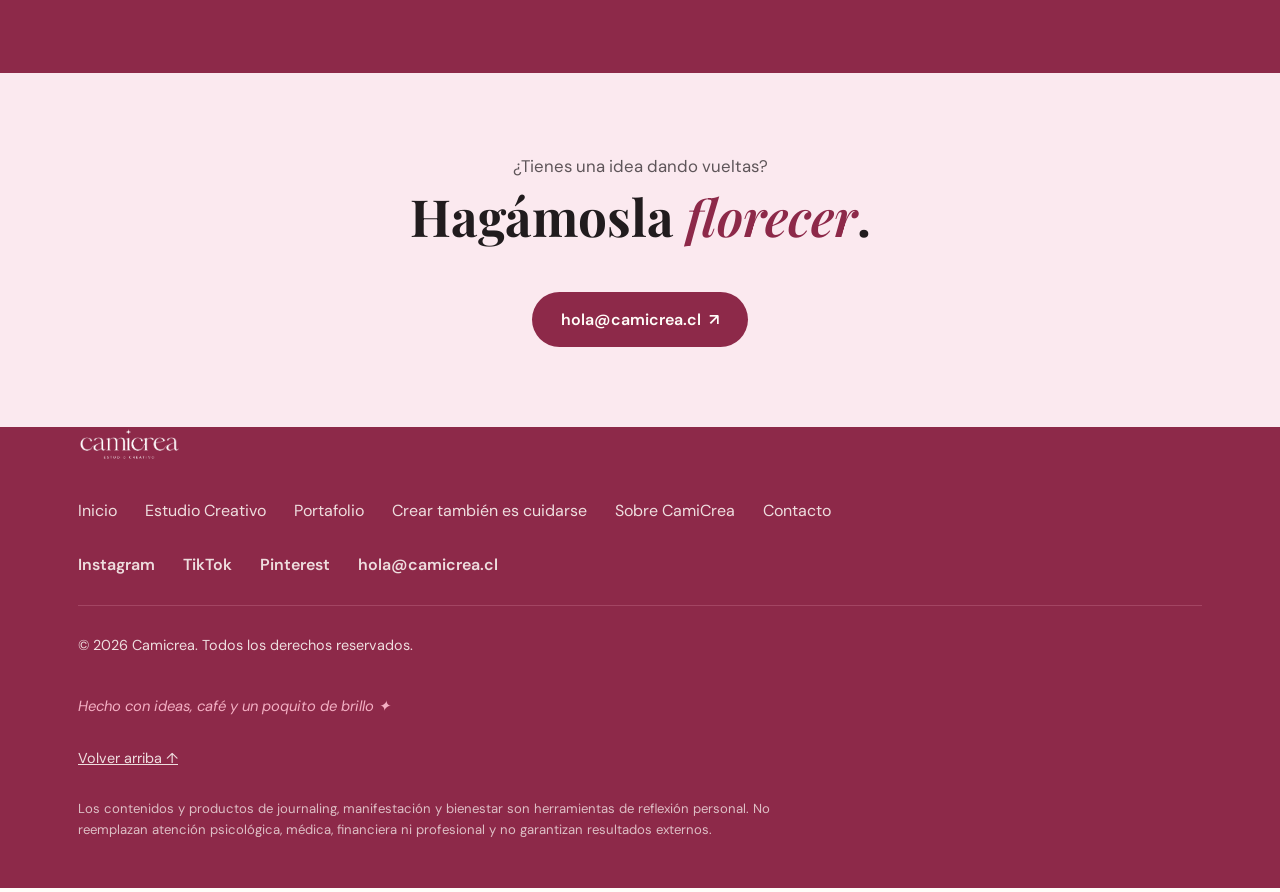
==== commit 7c968c17: "Mejoras de portada, Camino Personal, Sobre CamiCrea y Contacto - Portada: despeja suavemente el fond" ====
--- a/index.html
+++ b/index.html
@@ -143,7 +143,6 @@
                   <li>📁 Recursos visuales</li>
                   <li>📁 Materiales personalizados</li>
                 </ul>
-                <p class="modalidad-nota">Descubre la <a href="#cuidarse">Plantilla Método 369</a>, disponible ahora.</p>
               </div>
             </div>
           </article>
@@ -603,14 +602,14 @@
       </div>
       <div class="ventana-bloque">
       <div class="container">
-        <span class="section-tag reveal">Crear también es cuidarse</span>
         <h2 class="section-title secuencia-titulo reveal">
           <span class="secuencia-linea">Crear también es avanzar.</span>
           <span class="secuencia-linea">Crear también es escucharse.</span>
           <span class="secuencia-linea secuencia-linea--final">Crear también es cuidarse.</span>
         </h2>
-        <p class="section-lead reveal">Crear no siempre comienza frente a una pantalla. A veces empieza haciendo una pausa, escribiendo lo que sentimos y volviendo a conectar con nosotras mismas.</p>
-        <p class="section-text reveal">No se trata de tener una vida perfecta ni de sentirte motivada todos los días. Se trata de conocerte, volver a tus intenciones y encontrar pequeñas formas de cuidarte y avanzar.</p>
+        <p class="section-lead reveal">Crear no siempre significa producir algo para mostrar. También puede ser una forma de avanzar, escucharnos y volver a conectar con nosotras mismas.</p>
+        <p class="section-text reveal">En este espacio comparto algunas de las herramientas que más me ayudan en ese proceso, como la escritura, la manifestación, la creación de hábitos y la planificación consciente. Son recursos pensados para acompañarte mientras trabajas en tus ideas, tus proyectos y también en ti.</p>
+        <p class="modalidad-nota reveal">Descubre la <a href="#productos">Plantilla Método 369</a>, disponible ahora.</p>
 
         <ul class="categorias-grid reveal" role="list">
           <li>Journaling</li>
@@ -786,14 +785,15 @@
           <div class="carta-sobre">
             <span class="sobre-cuerpo" aria-hidden="true"></span>
             <span class="sobre-solapa-fondo" aria-hidden="true"></span>
+            <span class="carta-flor-superior" aria-hidden="true"></span>
             <article class="carta reveal">
               <span class="deco-clip carta-clip" aria-hidden="true"></span>
               <span class="carta-cinta" aria-hidden="true"></span>
               <span class="carta-corazon" aria-hidden="true"></span>
-              <h2 class="carta-titulo">Sobre CamiCrea</h2>
-              <p>Hola, ¿cómo están? Soy <span class="carta-resalte">Camila</span>, publicista y creadora de <span class="marca-camicrea">Camicrea</span>.</p>
-              <p>Este espacio nació para compartir lo que sé, crear junto a marcas y ayudar a que otras personas puedan darle forma a sus propias ideas. Aquí puedes trabajar conmigo, encontrar herramientas para tu proyecto y también acompañarme en ese lado más personal de <span class="carta-resalte">crear nuevos hábitos</span>, escribir y volver a conectar con una misma.</p>
-              <p>Quiero que Camicrea siga creciendo como un <span class="carta-resalte">espacio creativo</span> y cercano: un lugar donde podamos aprender, compartir procesos y construir una comunidad alrededor de las cosas que nos gusta crear.</p>
+              <h2 class="carta-titulo">Hola, ¿qué tal? Bienvenida a <span class="marca-camicrea">CamiCrea</span>.</h2>
+              <p>Este es mi pequeño <span class="carta-resalte">espacio creativo</span>: un lugar donde comparto lo que sé, desarrollo ideas junto a marcas y ayudo a otras personas a darle forma a sus propios proyectos.</p>
+              <p>Aquí puedes trabajar conmigo, conocer algunos de mis procesos y encontrar herramientas para organizar, crear y hacer crecer tus ideas. También existe un camino más personal y completamente opcional, donde comparto recursos relacionados con la escritura, <span class="carta-resalte">la creación de hábitos</span> y la importancia de volver a conectar con una misma.</p>
+              <p>Quiero que CamiCrea sea un espacio creativo y cercano, donde podamos aprender, compartir procesos y transformar esas ideas que todavía están dando vueltas en algo real.</p>
               <p class="carta-firma manuscrita">Cami ♡</p>
             </article>
             <span class="sobre-solapa-frente" aria-hidden="true"></span>
@@ -813,7 +813,25 @@
     <section class="contacto site-window background-plano" id="contacto" hidden>
       <div class="container">
         <span class="section-tag reveal">Contacto</span>
-        <p class="contacto-tagline reveal">¿Tienes una idea dando vueltas? Hagámosla <span class="hero-title-acento">florecer</span>.<img class="flor-decorativa flor-mini" src="./assets/images/flores/flor-gladiolo-rosa-hd.png" alt="" aria-hidden="true" loading="lazy"></p>
+        <p class="contacto-tagline reveal">¿Tienes una idea dando vueltas? Hagámosla <span class="hero-title-acento">florecer</span>.<svg class="flor-capullo" id="florCapullo" viewBox="0 0 60 64" width="40" height="43" aria-hidden="true" focusable="false">
+            <defs>
+              <radialGradient id="capulloPetaloGradiente" cx="35%" cy="25%" r="80%">
+                <stop offset="0%" stop-color="#FBE9EF"/>
+                <stop offset="100%" stop-color="#F3AFC3"/>
+              </radialGradient>
+            </defs>
+            <path class="capullo-tallo" d="M30,64 L30,41"/>
+            <path class="capullo-hoja capullo-hoja-1" d="M30,55 C24,53 19,56 17,61 C24,61 29,59 30,55 Z"/>
+            <path class="capullo-hoja capullo-hoja-2" d="M30,50 C36,48 41,51 43,56 C36,56 31,54 30,50 Z"/>
+            <g class="capullo-petalos">
+              <path class="capullo-petalo" style="--ang:0deg" d="M30,40 C22,33 21,17 30,7 C39,17 38,33 30,40 Z"/>
+              <path class="capullo-petalo" style="--ang:72deg" d="M30,40 C22,33 21,17 30,7 C39,17 38,33 30,40 Z"/>
+              <path class="capullo-petalo" style="--ang:144deg" d="M30,40 C22,33 21,17 30,7 C39,17 38,33 30,40 Z"/>
+              <path class="capullo-petalo" style="--ang:216deg" d="M30,40 C22,33 21,17 30,7 C39,17 38,33 30,40 Z"/>
+              <path class="capullo-petalo" style="--ang:288deg" d="M30,40 C22,33 21,17 30,7 C39,17 38,33 30,40 Z"/>
+            </g>
+            <circle class="capullo-centro" cx="30" cy="40" r="4.5"/>
+          </svg></p>
         <h2 class="section-title reveal">Hablemos de tu idea</h2>
         <p class="section-text reveal">Si tienes una marca, proyecto o idea y necesitas apoyo creativo, escríbeme para conocer tus necesidades y preparar una propuesta adecuada.</p>
 
@@ -886,7 +904,7 @@
           <div class="contacto-directo reveal">
             <h3>O escríbeme directamente</h3>
             <a href="https://wa.me/56931360094?text=Hola%2C%20vi%20tu%20p%C3%A1gina%20de%20Camicrea%20y%20me%20gustar%C3%ADa%20conocer%20m%C3%A1s%20sobre%20tus%20servicios." class="btn btn-outline btn-contacto" target="_blank" rel="noopener noreferrer">Contactar por WhatsApp</a>
-            <a href="mailto:camiipublicista@gmail.com" class="btn btn-outline btn-contacto">Escribir por correo</a>
+            <a href="mailto:hola@camicrea.cl" class="btn btn-outline btn-contacto">Escribir por correo</a>
             <a href="https://www.instagram.com/cvmilapazz/" class="btn btn-outline btn-contacto" target="_blank" rel="noopener noreferrer">Visitar Instagram</a>
           </div>
         </div>
@@ -901,7 +919,7 @@
       <div class="container footer-cierre-inner">
         <p class="footer-cierre-eyebrow reveal">¿Tienes una idea dando vueltas?</p>
         <p class="footer-cierre-titulo reveal">Hagámosla <span class="hero-title-acento">florecer</span>.</p>
-        <a href="mailto:camiipublicista@gmail.com" class="footer-cierre-boton reveal">camiipublicista@gmail.com <span aria-hidden="true">↗</span></a>
+        <a href="mailto:hola@camicrea.cl" class="footer-cierre-boton reveal">hola@camicrea.cl <span aria-hidden="true">↗</span></a>
       </div>
     </div>
 
@@ -923,7 +941,7 @@
         <a href="https://www.instagram.com/cvmilapazz/" target="_blank" rel="noopener noreferrer">Instagram</a>
         <a href="https://www.tiktok.com/@caamilinbombin" target="_blank" rel="noopener noreferrer">TikTok</a>
         <a href="https://pin.it/1aLr42f5K" target="_blank" rel="noopener noreferrer">Pinterest</a>
-        <a href="mailto:camiipublicista@gmail.com">camiipublicista@gmail.com</a>
+        <a href="mailto:hola@camicrea.cl">hola@camicrea.cl</a>
       </div>
 
       <p class="footer-derechos">© <span id="anioActual">2026</span> Camicrea. Todos los derechos reservados.</p>
--- a/styles.css
+++ b/styles.css
@@ -801,19 +801,52 @@
 }
 .flor-loto-brillo { top: -34px; right: clamp(128px, 16vw, 198px); }
 
-/* Contacto: pequeño gladiolo reutilizado junto al CTA "Hagámosla
-   florecer" — discreto, en línea con el texto, sin posicionamiento
-   absoluto para no arriesgar desbordes. */
-.flor-mini {
-  position: static;
+/* Contacto: capullo ilustrado junto al CTA "Hagámosla florecer" que
+   se abre al entrar en pantalla (ver script.js) y queda con un vaivén
+   orgánico muy leve. Fondo transparente, sin posicionamiento absoluto
+   para no arriesgar desbordes; prefers-reduced-motion ya colapsa
+   duraciones de transición/animación de forma global (ver más abajo). */
+.flor-capullo {
   display: inline-block;
   vertical-align: middle;
-  width: 42px;
+  width: 40px;
   height: auto;
   margin-left: 0.4rem;
-  transform: rotate(-8deg);
+  overflow: visible;
+  transform-origin: 30px 64px;
   filter: drop-shadow(0 4px 8px rgba(33, 28, 30, 0.12));
-  animation: flor-flotar-b 8s ease-in-out infinite;
+}
+.flor-capullo.is-open {
+  animation: capullo-vaiven 7s ease-in-out infinite;
+}
+.capullo-tallo {
+  fill: none;
+  stroke: var(--color-verde);
+  stroke-width: 1.6;
+  stroke-linecap: round;
+}
+.capullo-hoja {
+  fill: var(--color-verde-suave);
+  stroke: var(--color-verde);
+  stroke-width: 0.8;
+}
+.capullo-petalo {
+  transform-box: fill-box;
+  transform-origin: 50% 100%;
+  transform: rotate(0deg) scale(0.38);
+  fill: url(#capulloPetaloGradiente);
+  stroke: var(--color-burdeos);
+  stroke-width: 1;
+  transition: transform 1.3s cubic-bezier(0.22, 1, 0.36, 1);
+}
+.flor-capullo.is-open .capullo-petalo {
+  transform: rotate(var(--ang, 0deg)) scale(1);
+}
+.capullo-centro { fill: var(--color-burdeos); }
+
+@keyframes capullo-vaiven {
+  0%, 100% { transform: rotate(-1.5deg); }
+  50% { transform: rotate(1.5deg); }
 }
 
 @keyframes flor-flotar-a {
@@ -1155,9 +1188,25 @@
 .hero-inner { position: relative; z-index: 1; text-align: center; }
 
 .hero-title {
+  position: relative;
   font-size: clamp(2.4rem, 6vw, 4.2rem);
   margin: 0.25rem auto var(--espacio-sm);
   max-width: 900px;
+}
+/* Despeja suavemente los puntos del fondo justo detrás del título,
+   sin caja sólida: un difuminado rosado que se disuelve hacia los
+   bordes para que el texto respire sobre el patrón de puntos. */
+.hero-title::before {
+  content: '';
+  position: absolute;
+  inset: -26% -12%;
+  background: radial-gradient(ellipse at center, rgba(251, 232, 236, 0.92) 0%, rgba(251, 232, 236, 0.6) 45%, rgba(251, 232, 236, 0) 78%);
+  filter: blur(4px);
+  z-index: -1;
+  pointer-events: none;
+}
+@media (max-width: 640px) {
+  .hero-title::before { inset: -18% -6%; }
 }
 .hero-title-acento {
   font-style: italic;
@@ -2020,8 +2069,33 @@
 }
 
 .carta-sobre-wrap {
-  max-width: 600px;
+  max-width: 640px;
   margin: 0 auto var(--espacio-lg);
+  position: relative;
+}
+
+/* Halo suave + sombra proyectada: dan a la composición un aire de
+   fotografía/collage físico en vez de ilustración plana. */
+.carta-sobre-wrap::before {
+  content: '';
+  position: absolute;
+  inset: -6% -4%;
+  background: radial-gradient(ellipse at center, rgba(143, 35, 72, 0.05) 0%, transparent 62%);
+  z-index: -1;
+  pointer-events: none;
+}
+
+.carta-sobre-wrap::after {
+  content: '';
+  position: absolute;
+  left: 10%;
+  right: 10%;
+  bottom: 2px;
+  height: 44px;
+  background: radial-gradient(ellipse at center, rgba(30, 23, 25, 0.24), transparent 72%);
+  filter: blur(9px);
+  z-index: -1;
+  pointer-events: none;
 }
 
 .carta-sobre {
@@ -2037,9 +2111,14 @@
   bottom: 0;
   height: 230px;
   background-color: var(--carta-rosa);
+  background-image:
+    linear-gradient(180deg, rgba(255, 255, 255, 0.32) 0%, transparent 35%, transparent 75%, rgba(30, 23, 25, 0.1) 100%),
+    url("data:image/svg+xml,%3Csvg xmlns='http://www.w3.org/2000/svg' width='150' height='150'%3E%3Cfilter id='g'%3E%3CfeTurbulence type='fractalNoise' baseFrequency='0.8' numOctaves='2' stitchTiles='stitch'/%3E%3CfeColorMatrix type='matrix' values='0 0 0 0 0 0 0 0 0 0 0 0 0 0 0 0 0 0 0.07 0'/%3E%3C/filter%3E%3Crect width='100%25' height='100%25' filter='url(%23g)'/%3E%3C/svg%3E");
+  background-size: auto, 150px 150px;
+  background-blend-mode: normal, multiply;
   border: 1.5px solid var(--carta-burdeos);
   border-radius: 6px 6px 16px 16px;
-  box-shadow: var(--sombra-suave);
+  box-shadow: var(--sombra-suave), 0 12px 22px rgba(30, 23, 25, 0.1);
   z-index: 1;
 }
 
@@ -2050,6 +2129,11 @@
   bottom: 170px;
   height: 112px;
   background-color: var(--carta-rosa-palido);
+  background-image:
+    linear-gradient(180deg, rgba(255, 255, 255, 0.4) 0%, transparent 60%, rgba(30, 23, 25, 0.05) 100%),
+    url("data:image/svg+xml,%3Csvg xmlns='http://www.w3.org/2000/svg' width='150' height='150'%3E%3Cfilter id='g'%3E%3CfeTurbulence type='fractalNoise' baseFrequency='0.8' numOctaves='2' stitchTiles='stitch'/%3E%3CfeColorMatrix type='matrix' values='0 0 0 0 0 0 0 0 0 0 0 0 0 0 0 0 0 0 0.07 0'/%3E%3C/filter%3E%3Crect width='100%25' height='100%25' filter='url(%23g)'/%3E%3C/svg%3E");
+  background-size: auto, 150px 150px;
+  background-blend-mode: normal, multiply;
   border: 1.5px solid rgba(143, 35, 72, 0.5);
   border-bottom: none;
   clip-path: polygon(0% 100%, 100% 100%, 50% 0%);
@@ -2063,18 +2147,21 @@
   margin: 0 auto;
   background-color: var(--carta-crema);
   background-image:
+    linear-gradient(180deg, rgba(255, 255, 255, 0.4) 0%, transparent 30%, transparent 72%, rgba(30, 23, 25, 0.06) 100%),
     repeating-linear-gradient(to bottom, transparent 0, transparent 34px, rgba(143, 35, 72, 0.09) 34px, rgba(143, 35, 72, 0.09) 35px),
-    radial-gradient(circle, rgba(30, 23, 25, 0.045) 1px, transparent 1px);
-  background-size: auto, 6px 6px;
+    radial-gradient(circle, rgba(30, 23, 25, 0.045) 1px, transparent 1px),
+    url("data:image/svg+xml,%3Csvg xmlns='http://www.w3.org/2000/svg' width='150' height='150'%3E%3Cfilter id='g'%3E%3CfeTurbulence type='fractalNoise' baseFrequency='0.8' numOctaves='2' stitchTiles='stitch'/%3E%3CfeColorMatrix type='matrix' values='0 0 0 0 0 0 0 0 0 0 0 0 0 0 0 0 0 0 0.07 0'/%3E%3C/filter%3E%3Crect width='100%25' height='100%25' filter='url(%23g)'/%3E%3C/svg%3E");
+  background-size: auto, auto, 6px 6px, 150px 150px;
+  background-blend-mode: normal, normal, normal, multiply;
   border: 1px solid rgba(143, 35, 72, 0.3);
   border-radius: 4px 16px 6px 18px;
-  box-shadow: var(--sombra-papel);
+  box-shadow: var(--sombra-papel), 0 16px 28px rgba(30, 23, 25, 0.12);
   padding: 2.5rem 2.1rem 2.9rem;
-  transform: rotate(-1deg);
+  transform: rotate(-2deg);
   transition: transform 0.5s ease;
 }
 @media (hover: hover) {
-  .carta:hover { transform: rotate(-1deg) translateY(-6px); }
+  .carta:hover { transform: rotate(-2deg) translateY(-6px); }
 }
 @media (prefers-reduced-motion: reduce) {
   .carta { transition: none; }
@@ -2145,18 +2232,25 @@
   bottom: 0;
   height: 172px;
   background-color: var(--carta-rosa);
+  background-image:
+    linear-gradient(200deg, rgba(255, 255, 255, 0.25) 0%, transparent 40%, rgba(30, 23, 25, 0.12) 100%),
+    url("data:image/svg+xml,%3Csvg xmlns='http://www.w3.org/2000/svg' width='150' height='150'%3E%3Cfilter id='g'%3E%3CfeTurbulence type='fractalNoise' baseFrequency='0.8' numOctaves='2' stitchTiles='stitch'/%3E%3CfeColorMatrix type='matrix' values='0 0 0 0 0 0 0 0 0 0 0 0 0 0 0 0 0 0 0.07 0'/%3E%3C/filter%3E%3Crect width='100%25' height='100%25' filter='url(%23g)'/%3E%3C/svg%3E");
+  background-size: auto, 150px 150px;
+  background-blend-mode: normal, multiply;
   border: 1.5px solid var(--carta-burdeos);
   clip-path: polygon(0% 100%, 100% 100%, 50% 8%);
+  filter: drop-shadow(0 6px 10px rgba(30, 23, 25, 0.14));
   z-index: 5;
   pointer-events: none;
 }
 
 .sobre-lazo {
   position: absolute;
-  left: 14%;
+  left: 50%;
   bottom: 4px;
-  width: 92px;
-  height: 64px;
+  width: 100px;
+  height: 70px;
+  transform: translateX(-50%);
   background-image: url("data:image/svg+xml,%3Csvg xmlns='http://www.w3.org/2000/svg' viewBox='0 0 100 70'%3E%3Cdefs%3E%3Cpattern id='c' width='10' height='10' patternUnits='userSpaceOnUse'%3E%3Crect width='10' height='10' fill='%23F6C1CF'/%3E%3Crect width='5' height='5' fill='%238F2348'/%3E%3Crect x='5' y='5' width='5' height='5' fill='%238F2348'/%3E%3C/pattern%3E%3C/defs%3E%3Cpath d='M50 35 L15 10 Q5 10 5 25 Q5 40 20 38 Z' fill='url(%23c)' stroke='%238F2348' stroke-width='1.5'/%3E%3Cpath d='M50 35 L85 10 Q95 10 95 25 Q95 40 80 38 Z' fill='url(%23c)' stroke='%238F2348' stroke-width='1.5'/%3E%3Cpath d='M50 35 L20 55 Q15 60 20 65 Q30 68 38 55 Z' fill='url(%23c)' stroke='%238F2348' stroke-width='1.5'/%3E%3Cpath d='M50 35 L80 55 Q85 60 80 65 Q70 68 62 55 Z' fill='url(%23c)' stroke='%238F2348' stroke-width='1.5'/%3E%3Ccircle cx='50' cy='35' r='9' fill='%238F2348'/%3E%3C/svg%3E");
   background-size: contain;
   background-repeat: no-repeat;
@@ -2167,14 +2261,30 @@
 
 .sobre-flor {
   position: absolute;
-  right: 10%;
-  bottom: 22px;
-  width: 40px;
-  height: 40px;
-  background-image: url("data:image/svg+xml,%3Csvg xmlns='http://www.w3.org/2000/svg' viewBox='0 0 60 60'%3E%3Cg fill='%23F6C1CF' stroke='%238F2348' stroke-width='1'%3E%3Ccircle cx='30' cy='16' r='10'/%3E%3Ccircle cx='44' cy='30' r='10'/%3E%3Ccircle cx='30' cy='44' r='10'/%3E%3Ccircle cx='16' cy='30' r='10'/%3E%3C/g%3E%3Ccircle cx='30' cy='30' r='8' fill='%238F2348'/%3E%3C/svg%3E");
+  right: 8%;
+  bottom: 18px;
+  width: 48px;
+  height: 48px;
+  background-image: url("data:image/svg+xml,%3Csvg xmlns='http://www.w3.org/2000/svg' viewBox='0 0 60 60'%3E%3Cdefs%3E%3CradialGradient id='pf1' cx='35%25' cy='30%25' r='75%25'%3E%3Cstop offset='0%25' stop-color='%23FBE3EA'/%3E%3Cstop offset='100%25' stop-color='%23E38EA4'/%3E%3C/radialGradient%3E%3C/defs%3E%3Cg fill='url(%23pf1)' stroke='%238F2348' stroke-width='1' stroke-dasharray='2 2'%3E%3Ccircle cx='30' cy='16' r='10'/%3E%3Ccircle cx='44' cy='30' r='10'/%3E%3Ccircle cx='30' cy='44' r='10'/%3E%3Ccircle cx='16' cy='30' r='10'/%3E%3C/g%3E%3Ccircle cx='30' cy='30' r='8' fill='%238F2348'/%3E%3Ccircle cx='26' cy='27' r='1.3' fill='%23FBE8EC'/%3E%3Ccircle cx='34' cy='27' r='1.3' fill='%23FBE8EC'/%3E%3Ccircle cx='26' cy='33' r='1.3' fill='%23FBE8EC'/%3E%3Ccircle cx='34' cy='33' r='1.3' fill='%23FBE8EC'/%3E%3C/svg%3E");
   background-size: contain;
   background-repeat: no-repeat;
+  filter: drop-shadow(0 3px 4px rgba(30, 23, 25, 0.18));
   z-index: 6;
+  pointer-events: none;
+}
+
+.carta-flor-superior {
+  position: absolute;
+  top: -22px;
+  left: 7%;
+  width: 44px;
+  height: 44px;
+  background-image: url("data:image/svg+xml,%3Csvg xmlns='http://www.w3.org/2000/svg' viewBox='0 0 60 60'%3E%3Cdefs%3E%3CradialGradient id='pf2' cx='35%25' cy='30%25' r='75%25'%3E%3Cstop offset='0%25' stop-color='%23FBE3EA'/%3E%3Cstop offset='100%25' stop-color='%23E38EA4'/%3E%3C/radialGradient%3E%3C/defs%3E%3Cg fill='url(%23pf2)' stroke='%238F2348' stroke-width='1' stroke-dasharray='2 2'%3E%3Ccircle cx='30' cy='16' r='10'/%3E%3Ccircle cx='44' cy='30' r='10'/%3E%3Ccircle cx='30' cy='44' r='10'/%3E%3Ccircle cx='16' cy='30' r='10'/%3E%3C/g%3E%3Ccircle cx='30' cy='30' r='8' fill='%238F2348'/%3E%3Ccircle cx='26' cy='27' r='1.3' fill='%23FBE8EC'/%3E%3Ccircle cx='34' cy='27' r='1.3' fill='%23FBE8EC'/%3E%3Ccircle cx='26' cy='33' r='1.3' fill='%23FBE8EC'/%3E%3Ccircle cx='34' cy='33' r='1.3' fill='%23FBE8EC'/%3E%3C/svg%3E");
+  background-size: contain;
+  background-repeat: no-repeat;
+  transform: rotate(-14deg);
+  filter: drop-shadow(0 3px 4px rgba(30, 23, 25, 0.18));
+  z-index: 4;
   pointer-events: none;
 }
 
@@ -2199,8 +2309,9 @@
     .carta:hover { transform: translateY(-4px); }
   }
   .sobre-solapa-frente { height: 132px; clip-path: polygon(0% 100%, 100% 100%, 50% 10%); }
-  .sobre-lazo { width: 70px; height: 50px; left: 10%; }
-  .sobre-flor { width: 30px; height: 30px; right: 8%; bottom: 16px; }
+  .sobre-lazo { width: 74px; height: 52px; left: 50%; transform: translateX(-50%); }
+  .sobre-flor { width: 34px; height: 34px; right: 6%; bottom: 14px; }
+  .carta-flor-superior { width: 30px; height: 30px; top: -14px; left: 8%; }
   .carta-cinta { width: 54px; height: 20px; left: 20px; }
 }
 
@@ -2298,15 +2409,10 @@
 /* =================== PIE DE PÁGINA =================== */
 
 /* Cierre visual: última invitación antes del pie de página propiamente
-   dicho, con un fondo de manchas de color suaves (sin flores ni fotos
-   dibujadas, solo degradados abstractos) y el correo real de contacto. */
+   dicho. Fondo plano y sobrio (sin puntos ni manchas flotantes) para
+   que la atención quede en el mensaje y el correo real de contacto. */
 .footer-cierre {
-  background-color: var(--color-marfil);
-  background-image:
-    radial-gradient(ellipse 420px 320px at 12% 25%, rgba(201, 215, 167, 0.4), transparent 70%),
-    radial-gradient(ellipse 460px 380px at 88% 20%, rgba(243, 175, 195, 0.45), transparent 70%),
-    radial-gradient(circle, var(--color-rosa-pastel) 1.5px, transparent 1.5px);
-  background-size: auto, auto, 24px 24px;
+  background-color: var(--color-rosa-palido);
   text-align: center;
   padding: var(--espacio-xl) var(--espacio-md);
 }
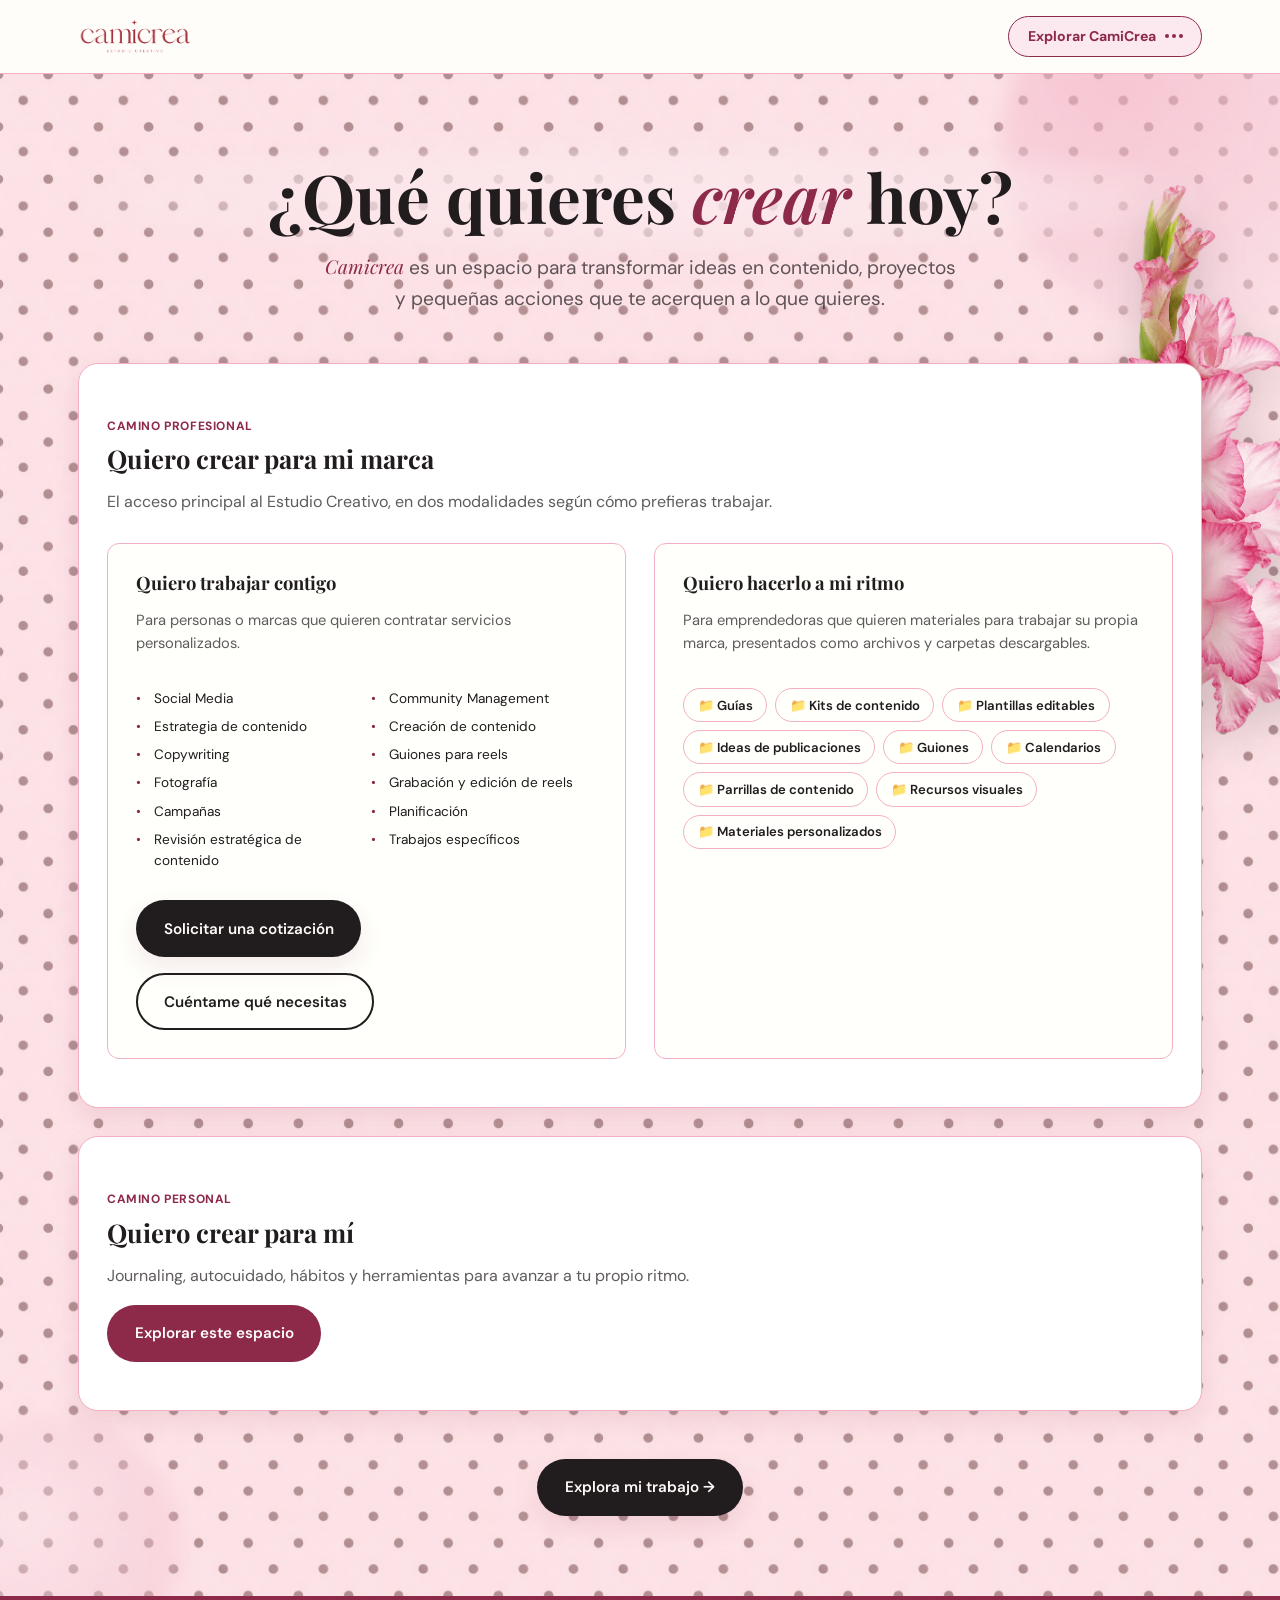
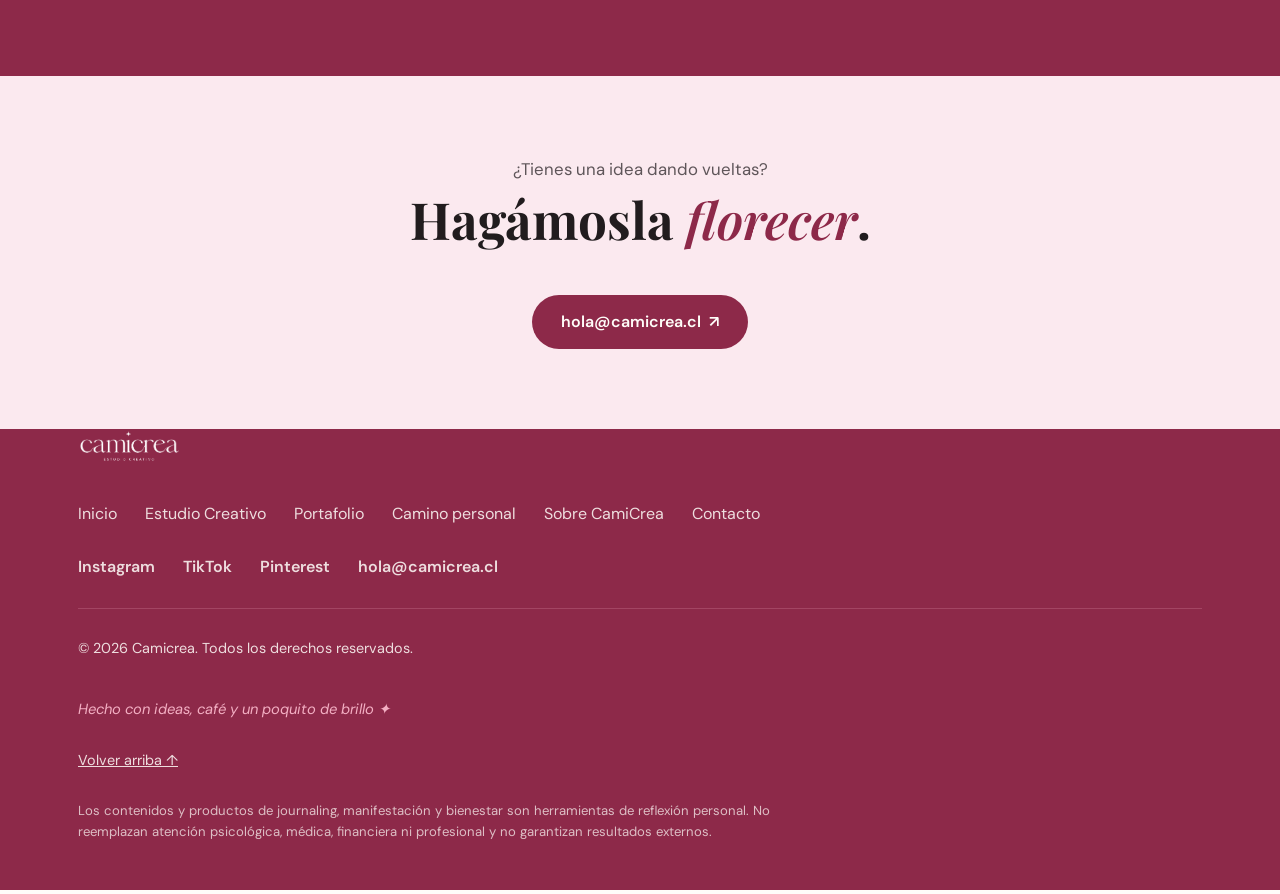
==== commit 455b1497: "Rediseña el menú Explorar y la presentación Sobre CamiCrea Menú de navegación: reemplaza el botón co" ====
--- a/index.html
+++ b/index.html
@@ -37,47 +37,26 @@
       </a>
 
       <button class="nav-toggle" id="navToggle" type="button" aria-expanded="false" aria-controls="primaryNav" aria-label="Abrir menú de navegación">
-        <span class="nav-toggle-carpeta" aria-hidden="true"><svg viewBox="0 0 24 24" width="18" height="18"><path d="M3 6a1 1 0 0 1 1-1h5l2 2h9a1 1 0 0 1 1 1v10a1 1 0 0 1-1 1H4a1 1 0 0 1-1-1V6Z" fill="currentColor"/></svg></span>
-        <span class="nav-toggle-texto">Explorar Camicrea</span>
-        <span class="nav-toggle-flecha" aria-hidden="true"><svg viewBox="0 0 24 24" width="12" height="12"><path d="M5 8l7 7 7-7" fill="none" stroke="currentColor" stroke-width="2.4" stroke-linecap="round" stroke-linejoin="round"/></svg></span>
+        <span class="nav-toggle-texto">Explorar CamiCrea</span>
+        <span class="nav-toggle-puntos" aria-hidden="true"><span></span><span></span><span></span></span>
       </button>
 
-      <nav class="primary-nav nav-carpetas" id="primaryNav" aria-label="Navegación principal">
-        <ul class="nav-list carpetas-lista">
-          <li class="carpeta-nav-item">
-            <a href="#estudio" class="nav-link carpeta-nav carpeta-nav--rosa">
-              <span class="carpeta-nav-vista" aria-hidden="true"><svg viewBox="0 0 24 24" width="26" height="26" aria-hidden="true"><rect x="3" y="4" width="18" height="12" rx="1.5" fill="none" stroke="currentColor" stroke-width="1.8"/><line x1="9" y1="20" x2="15" y2="20" stroke="currentColor" stroke-width="1.8" stroke-linecap="round"/><line x1="12" y1="16" x2="12" y2="20" stroke="currentColor" stroke-width="1.8" stroke-linecap="round"/></svg></span>
-              <span class="carpeta-nav-pestana">01</span>
-              <span class="carpeta-nav-cuerpo">Estudio creativo<span class="carpeta-nav-flecha" aria-hidden="true">&#8594;</span></span>
-            </a>
+      <nav class="primary-nav nav-explorar" id="primaryNav" aria-label="Navegación principal">
+        <ul class="nav-list explorar-grid">
+          <li class="explorar-item">
+            <a href="#estudio" class="nav-link explorar-bloque explorar-bloque--rosa">Estudio creativo</a>
           </li>
-          <li class="carpeta-nav-item">
-            <a href="#portafolio" class="nav-link carpeta-nav carpeta-nav--verde">
-              <span class="carpeta-nav-vista" aria-hidden="true"><svg viewBox="0 0 24 24" width="26" height="26" aria-hidden="true"><rect x="3" y="7" width="10" height="10" rx="1.5" fill="currentColor" opacity="0.55"/><rect x="8" y="4" width="10" height="10" rx="1.5" fill="currentColor" opacity="0.85"/><rect x="12" y="9" width="9" height="9" rx="1.5" fill="none" stroke="currentColor" stroke-width="1.6"/></svg></span>
-              <span class="carpeta-nav-pestana">02</span>
-              <span class="carpeta-nav-cuerpo">Portafolio<span class="carpeta-nav-flecha" aria-hidden="true">&#8594;</span></span>
-            </a>
+          <li class="explorar-item">
+            <a href="#portafolio" class="nav-link explorar-bloque explorar-bloque--verde">Portafolio</a>
           </li>
-          <li class="carpeta-nav-item">
-            <a href="#cuidarse" class="nav-link carpeta-nav carpeta-nav--negro">
-              <span class="carpeta-nav-vista" aria-hidden="true"><svg viewBox="0 0 24 24" width="26" height="26" aria-hidden="true"><path d="M12 3C9 3 7.5 5.5 8 8.5C6 8 4.5 9 4.5 11C4.5 13.5 7.5 14.5 9.5 13C9 15 8.5 17 8.5 19H15.5C15.5 17 15 15 14.5 13C16.5 14.5 19.5 13.5 19.5 11C19.5 9 18 8 16 8.5C16.5 5.5 15 3 12 3Z" fill="currentColor"/><line x1="12" y1="13" x2="12" y2="21" stroke="currentColor" stroke-width="1.6" stroke-linecap="round"/></svg></span>
-              <span class="carpeta-nav-pestana">03</span>
-              <span class="carpeta-nav-cuerpo">Crear también es cuidarse<span class="carpeta-nav-flecha" aria-hidden="true">&#8594;</span></span>
-            </a>
+          <li class="explorar-item">
+            <a href="#cuidarse" class="nav-link explorar-bloque explorar-bloque--negro">Camino personal</a>
           </li>
-          <li class="carpeta-nav-item">
-            <a href="#escritorio" class="nav-link carpeta-nav carpeta-nav--papel">
-              <span class="carpeta-nav-vista" aria-hidden="true"><svg viewBox="0 0 24 24" width="26" height="26" aria-hidden="true"><path d="M5 3h10l4 4v14H5Z" fill="none" stroke="currentColor" stroke-width="1.7" stroke-linejoin="round"/><path d="M15 3v4h4" fill="none" stroke="currentColor" stroke-width="1.7" stroke-linejoin="round"/><line x1="8" y1="11" x2="16" y2="11" stroke="currentColor" stroke-width="1.4" stroke-linecap="round"/><line x1="8" y1="14.5" x2="16" y2="14.5" stroke="currentColor" stroke-width="1.4" stroke-linecap="round"/><line x1="8" y1="18" x2="13" y2="18" stroke="currentColor" stroke-width="1.4" stroke-linecap="round"/></svg></span>
-              <span class="carpeta-nav-pestana">04</span>
-              <span class="carpeta-nav-cuerpo">Sobre CamiCrea<span class="carpeta-nav-flecha" aria-hidden="true">&#8594;</span></span>
-            </a>
+          <li class="explorar-item">
+            <a href="#escritorio" class="nav-link explorar-bloque explorar-bloque--papel">Sobre CamiCrea</a>
           </li>
-          <li class="carpeta-nav-item">
-            <a href="#contacto" class="nav-link carpeta-nav carpeta-nav--burdeos">
-              <span class="carpeta-nav-vista" aria-hidden="true"><svg viewBox="0 0 24 24" width="26" height="26" aria-hidden="true"><path d="M21 3L3 10.5L10.5 13L13.5 20.5L21 3Z" fill="none" stroke="currentColor" stroke-width="1.7" stroke-linejoin="round"/><line x1="10.5" y1="13" x2="21" y2="3" stroke="currentColor" stroke-width="1.6" stroke-linecap="round"/></svg></span>
-              <span class="carpeta-nav-pestana">05</span>
-              <span class="carpeta-nav-cuerpo">Contacto<span class="carpeta-nav-flecha" aria-hidden="true">&#8594;</span></span>
-            </a>
+          <li class="explorar-item explorar-item--ancho">
+            <a href="#contacto" class="nav-link explorar-bloque explorar-bloque--burdeos">Contacto</a>
           </li>
         </ul>
       </nav>
@@ -781,26 +760,24 @@
     <section class="sobre-mi site-window textured-section background-grid-flowers background-grid-flowers--sutil" id="escritorio" hidden>
       <div class="ventana-bloque">
       <div class="container">
-        <div class="carta-sobre-wrap">
-          <div class="carta-sobre">
-            <span class="sobre-cuerpo" aria-hidden="true"></span>
-            <span class="sobre-solapa-fondo" aria-hidden="true"></span>
-            <span class="carta-flor-superior" aria-hidden="true"></span>
-            <article class="carta reveal">
-              <span class="deco-clip carta-clip" aria-hidden="true"></span>
-              <span class="carta-cinta" aria-hidden="true"></span>
-              <span class="carta-corazon" aria-hidden="true"></span>
-              <h2 class="carta-titulo">Hola, ¿qué tal? Bienvenida a <span class="marca-camicrea">CamiCrea</span>.</h2>
-              <p>Este es mi pequeño <span class="carta-resalte">espacio creativo</span>: un lugar donde comparto lo que sé, desarrollo ideas junto a marcas y ayudo a otras personas a darle forma a sus propios proyectos.</p>
-              <p>Aquí puedes trabajar conmigo, conocer algunos de mis procesos y encontrar herramientas para organizar, crear y hacer crecer tus ideas. También existe un camino más personal y completamente opcional, donde comparto recursos relacionados con la escritura, <span class="carta-resalte">la creación de hábitos</span> y la importancia de volver a conectar con una misma.</p>
-              <p>Quiero que CamiCrea sea un espacio creativo y cercano, donde podamos aprender, compartir procesos y transformar esas ideas que todavía están dando vueltas en algo real.</p>
-              <p class="carta-firma manuscrita">Cami ♡</p>
-            </article>
-            <span class="sobre-solapa-frente" aria-hidden="true"></span>
-            <span class="sobre-lazo" aria-hidden="true"></span>
-            <span class="sobre-flor" aria-hidden="true"></span>
+        <div class="presentacion">
+          <img class="flor-decorativa flor-presentacion flor-presentacion--uno" src="./assets/images/flores/flor-lirio-rosa-hd.png" alt="" aria-hidden="true" loading="lazy">
+
+          <h2 class="presentacion-titulo reveal">Hola, soy Cami. Bienvenida a <span class="marca-camicrea">CamiCrea</span>.</h2>
+
+          <div class="presentacion-texto">
+            <p class="reveal">Soy publicista y creadora de <span class="marca-camicrea">CamiCrea</span>, un espacio que nació para transformar ideas en proyectos con <span class="presentacion-resalte">intención, personalidad y estrategia</span>.</p>
+            <p class="reveal">Aquí comparto mi trabajo, mis procesos creativos y las herramientas que utilizo para ayudar a marcas y emprendimientos a construir una presencia digital que realmente las represente.</p>
+            <p class="reveal">CamiCrea también guarda una parte más personal: un <span class="presentacion-resalte">rincón opcional</span> donde comparto recursos relacionados con la escritura, la creación de hábitos y el proceso de volver a conectar con una misma.</p>
+            <p class="reveal">Quiero que este sea un <span class="presentacion-resalte">espacio cercano</span>, donde crear no se sienta complicado y donde esas ideas que llevan tiempo dando vueltas puedan comenzar a tomar forma.</p>
           </div>
-          <div class="carta-acciones reveal">
+
+          <div class="presentacion-cierre reveal">
+            <img class="flor-decorativa flor-presentacion flor-presentacion--dos" src="./assets/images/flores/flor-hibisco-verde-rosa-hd.png" alt="" aria-hidden="true" loading="lazy">
+            <p class="presentacion-frase">Crear también es atreverse a comenzar.</p>
+          </div>
+
+          <div class="presentacion-acciones reveal">
             <a href="#portafolio" class="btn btn-primary">Conoce mi trabajo</a>
             <a href="https://www.instagram.com/cvmilapazz/" class="btn btn-outline" target="_blank" rel="noopener noreferrer">Sígueme en Instagram</a>
           </div>
@@ -932,7 +909,7 @@
         <a href="#inicio">Inicio</a>
         <a href="#estudio">Estudio Creativo</a>
         <a href="#portafolio">Portafolio</a>
-        <a href="#cuidarse">Crear también es cuidarse</a>
+        <a href="#cuidarse">Camino personal</a>
         <a href="#escritorio">Sobre CamiCrea</a>
         <a href="#contacto">Contacto</a>
       </nav>
--- a/styles.css
+++ b/styles.css
@@ -293,83 +293,62 @@
   display: block;
 }
 
-/* Botón de menú: una única carpeta principal ("Explorar Camicrea"),
-   para que se entienda de inmediato que se puede tocar y no quede un
-   bloque vacío esperando interacción. */
+/* =================== NAVEGACIÓN: "EXPLORAR CAMICREA" ===================
+   Botón simple (texto + tres puntos, sin ícono de carpeta) que abre un
+   panel con accesos directos a cada sección, presentados como bloques
+   de color — no como carpetas, archivos ni ventana de computador. */
 .nav-toggle {
   display: flex;
   align-items: center;
-  gap: 0.5rem;
-  padding: 0.55rem 1rem;
-  background-color: var(--color-rosa-pastel);
+  gap: 0.55rem;
+  padding: 0.65rem 1.15rem;
+  background-color: var(--color-rosa-palido);
   border: 1.5px solid var(--color-burdeos);
-  border-radius: 4px 16px 16px 16px;
-  color: var(--color-cafe);
+  border-radius: 999px;
+  color: var(--color-burdeos);
   font-family: var(--fuente-sans);
   font-weight: 700;
-  font-size: 0.85rem;
-  box-shadow: var(--sombra-papel);
-  transition: transform var(--transicion-deco), box-shadow var(--transicion-deco), background-color var(--transicion-deco);
-  animation: brillo-toggle 3s ease-in-out infinite;
+  font-size: 0.88rem;
+  transition: background-color var(--transicion), color var(--transicion), transform var(--transicion);
 }
 .nav-toggle:hover,
 .nav-toggle:focus-visible {
-  transform: translateY(-2px);
-  box-shadow: var(--sombra-suave);
-  background-color: var(--color-rosa-principal, var(--color-rosa-pastel));
-}
-.nav-toggle-carpeta { display: inline-flex; flex-shrink: 0; }
-.nav-toggle-flecha {
+  background-color: var(--color-burdeos);
+  color: var(--color-rosa-palido);
+  transform: translateY(-1px);
+}
+.nav-toggle-puntos {
   display: inline-flex;
-  margin-left: 0.15rem;
-  transition: transform var(--transicion-deco);
-}
-.nav-toggle[aria-expanded="true"] .nav-toggle-flecha { transform: rotate(180deg); }
-@keyframes brillo-toggle {
-  0%, 100% { box-shadow: var(--sombra-papel); }
-  50% { box-shadow: var(--sombra-papel), 0 0 0 4px rgba(243, 175, 195, 0.35); }
-}
+  align-items: center;
+  gap: 3px;
+}
+.nav-toggle-puntos span {
+  width: 4px;
+  height: 4px;
+  border-radius: 50%;
+  background-color: currentColor;
+  transition: transform var(--transicion);
+}
+.nav-toggle[aria-expanded="true"] .nav-toggle-puntos span:nth-child(2) { transform: translateY(-2px); }
 @media (max-width: 420px) {
   .nav-toggle-texto { display: none; }
-  .nav-toggle { padding: 0.6rem; border-radius: 4px 14px 14px 14px; }
+  .nav-toggle { padding: 0.7rem; }
 }
 @media (prefers-reduced-motion: reduce) {
-  .nav-toggle { animation: none; transition: none; }
-  .nav-toggle-flecha { transition: none; }
-}
-
-.primary-nav {
-  display: flex;
-  align-items: center;
-  gap: var(--espacio-md);
-}
-
-/* =================== NAVEGACIÓN COMO PILA VERTICAL DE ARCHIVOS ===================
-   El botón de menú abre un panel desplegable (en todos los anchos, no
-   solo en móvil) con las 5 carpetas de sección apiladas de arriba hacia
-   abajo: cada una tapa a la siguiente y asoma su pestaña por el costado
-   superior. Al pasar el cursor o el foco, la carpeta se adelanta hacia
-   la derecha, se inclina, aumenta su sombra y revela una franja de
-   textura más completa; las carpetas de abajo se separan levemente. */
-.nav-toggle { display: flex; }
-@media (min-width: 901px) {
-  .nav-toggle { display: flex; }
+  .nav-toggle { transition: none; }
+  .nav-toggle-puntos span { transition: none; }
 }
 
 .primary-nav {
   position: absolute;
-  top: 100%;
+  top: calc(100% + 10px);
   right: 0;
-  width: min(420px, 100vw);
-  flex-direction: column;
-  align-items: stretch;
+  width: min(360px, 100vw);
   background-color: var(--superficie-blanco);
-  backdrop-filter: var(--desenfoque-superficie);
-  -webkit-backdrop-filter: var(--desenfoque-superficie);
   border: 1px solid var(--color-borde);
-  border-top: none;
+  border-radius: var(--radio-borde);
   box-shadow: var(--sombra-suave);
-  padding: var(--espacio-lg) var(--espacio-md);
+  padding: var(--espacio-md);
   max-height: calc(100vh - 100%);
   overflow-y: auto;
   overflow-x: hidden;
@@ -378,6 +357,7 @@
   visibility: hidden;
   pointer-events: none;
   transition: transform var(--transicion), opacity var(--transicion);
+  z-index: 500;
 }
 .primary-nav.is-open {
   transform: translateY(0);
@@ -386,145 +366,68 @@
   pointer-events: auto;
 }
 
-.carpetas-lista {
-  display: flex;
-  flex-direction: column;
-}
-
-.carpeta-nav-item {
-  position: relative;
-  transition: margin var(--transicion-deco);
+.explorar-grid {
+  display: grid;
+  grid-template-columns: repeat(2, 1fr);
+  gap: 0.65rem;
+}
+
+.explorar-item {
   opacity: 0;
-  transform: translateY(-14px);
-  transition: margin var(--transicion-deco), opacity 0.3s ease, transform 0.3s ease;
-}
-.carpeta-nav-item.is-visible {
+  transform: translateY(-10px);
+  transition: opacity 0.3s ease, transform 0.3s ease;
+}
+.explorar-item.is-visible {
   opacity: 1;
   transform: translateY(0);
 }
-.carpeta-nav-item + .carpeta-nav-item { margin-top: -22px; }
-.carpeta-nav-item:hover,
-.carpeta-nav-item:focus-within { z-index: 20; }
-.carpeta-nav-item:hover ~ .carpeta-nav-item,
-.carpeta-nav-item:focus-within ~ .carpeta-nav-item { margin-top: -6px; }
-
-.carpeta-nav {
-  position: relative;
-  display: flex;
-  align-items: stretch;
-  width: 100%;
-  min-height: 76px;
-  margin-top: 22px;
-  border-radius: 4px 20px 20px 20px;
-  border: 1.5px solid var(--color-cafe);
-  box-shadow: var(--sombra-papel);
-  overflow: visible;
-  text-decoration: none;
-  transition: transform var(--transicion-deco), box-shadow var(--transicion-deco);
-}
-.carpeta-nav-item:first-child .carpeta-nav { margin-top: 0; }
-.carpeta-nav:hover,
-.carpeta-nav:focus-visible {
-  transform: translateX(14px) rotate(-1.2deg);
-  box-shadow: var(--sombra-suave);
-  outline: none;
-}
-
-/* Pestaña: sobresale por la parte superior izquierda, como una carpeta
-   colgante real, siempre visible por encima de la carpeta siguiente. */
-.carpeta-nav-pestana {
-  position: absolute;
-  top: -20px;
-  left: var(--espacio-md);
-  background-color: var(--color-cafe);
-  color: var(--color-marfil);
-  font-family: var(--fuente-sans);
-  font-weight: 700;
-  font-size: 0.82rem;
-  line-height: 1.2;
-  padding: 0.45rem 0.9rem;
-  border-radius: 8px 8px 0 0;
-  white-space: nowrap;
-  z-index: 2;
-}
-
-.carpeta-nav-vista {
-  flex: 0 0 96px;
-  position: relative;
+.explorar-item--ancho { grid-column: 1 / -1; }
+
+.explorar-bloque {
   display: flex;
   align-items: center;
   justify-content: center;
+  width: 100%;
+  min-height: 84px;
+  padding: 0.9rem;
+  border-radius: 18px;
+  text-align: center;
+  text-decoration: none;
+  font-weight: 700;
+  font-size: 0.92rem;
   color: var(--color-cafe);
-  border-radius: 3px 0 0 20px;
-  overflow: hidden;
-}
-.carpeta-nav-vista::before {
-  content: "";
-  position: absolute;
-  inset: 0;
-  background-image: radial-gradient(circle, rgba(33, 28, 30, 0.1) 1px, transparent 1px);
-  background-size: 11px 11px;
-}
-.carpeta-nav-vista svg { position: relative; z-index: 1; }
-
-.carpeta-nav-cuerpo {
-  flex: 1;
-  display: flex;
-  align-items: center;
-  justify-content: space-between;
-  gap: 0.75rem;
-  padding: 0.9rem 1.1rem;
-  background-color: var(--superficie-papel);
-  backdrop-filter: var(--desenfoque-superficie);
-  -webkit-backdrop-filter: var(--desenfoque-superficie);
-  border-radius: 0 20px 20px 0;
-  font-weight: 700;
-  font-size: 0.98rem;
-  color: var(--color-cafe);
-}
-.carpeta-nav-flecha {
-  flex-shrink: 0;
-  opacity: 0.45;
-  transition: transform var(--transicion-deco), opacity var(--transicion-deco);
-}
-.carpeta-nav:hover .carpeta-nav-flecha,
-.carpeta-nav:focus-visible .carpeta-nav-flecha { opacity: 1; transform: translateX(4px); }
-
-.carpeta-nav--rosa .carpeta-nav-vista { background-color: var(--color-rosa-pastel); }
-.carpeta-nav--verde .carpeta-nav-vista { background-color: var(--color-verde-suave); }
-.carpeta-nav--negro .carpeta-nav-vista { background-color: var(--color-cafe); color: var(--color-rosa-palido); }
-.carpeta-nav--negro .carpeta-nav-vista::before { background-image: radial-gradient(circle, rgba(255, 253, 249, 0.14) 1px, transparent 1px); }
-.carpeta-nav--papel .carpeta-nav-vista { background-color: var(--color-papel); border-right: 1.5px solid var(--color-cafe); }
-.carpeta-nav--papel { border-width: 2px; }
-.carpeta-nav--burdeos .carpeta-nav-vista { background-color: var(--color-burdeos); color: var(--color-rosa-palido); }
-.carpeta-nav--burdeos .carpeta-nav-vista::before { background-image: radial-gradient(circle, rgba(255, 253, 249, 0.14) 1px, transparent 1px); }
-.carpeta-nav--burdeos .carpeta-nav-pestana { background-color: var(--color-burdeos); }
-
-/* Carpeta activa: destacada en burdeos, con un pequeño botón de
-   costura junto a su nombre. */
-.carpeta-nav.esta-activo {
-  border-color: var(--color-burdeos);
-  box-shadow: 0 0 0 2px var(--color-burdeos), var(--sombra-papel);
-}
-.carpeta-nav.esta-activo .carpeta-nav-cuerpo { color: var(--color-burdeos); }
-.carpeta-nav.esta-activo .carpeta-nav-cuerpo::after {
-  content: "";
-  display: inline-block;
-  width: 7px;
-  height: 7px;
-  border-radius: 50%;
-  background-color: var(--color-burdeos);
-  box-shadow: 0 0 0 1.5px var(--color-rosa-pastel);
+  background-color: var(--color-rosa-palido);
+  transition: transform var(--transicion-deco), box-shadow var(--transicion-deco);
+}
+.explorar-bloque:hover,
+.explorar-bloque:focus-visible {
+  transform: translateY(-3px);
+  box-shadow: var(--sombra-papel);
+  outline: none;
+}
+
+.explorar-bloque--rosa { background-color: var(--color-rosa-pastel); }
+.explorar-bloque--verde { background-color: var(--color-verde-suave); }
+.explorar-bloque--negro { background-color: var(--color-cafe); color: var(--color-rosa-palido); }
+.explorar-bloque--papel { background-color: var(--color-papel); border: 1.5px solid var(--color-burdeos); }
+.explorar-bloque--burdeos { background-color: var(--color-burdeos); color: var(--color-rosa-palido); }
+
+/* Bloque activo: aro burdeos sutil, sin depender del color de fondo */
+.explorar-bloque.esta-activo {
+  box-shadow: 0 0 0 2px var(--color-burdeos);
 }
 
 @media (max-width: 520px) {
-  .primary-nav { width: 100vw; right: 0; }
+  .primary-nav {
+    width: 100vw;
+    right: 0;
+    border-radius: 0 0 var(--radio-borde) var(--radio-borde);
+  }
 }
 
 @media (prefers-reduced-motion: reduce) {
-  .carpeta-nav-item,
-  .carpeta-nav,
-  .carpeta-nav-flecha { transition: none; }
+  .explorar-item,
+  .explorar-bloque { transition: none; }
 }
 
 /* =================== SECCIONES GENERALES =================== */
@@ -2054,241 +1957,59 @@
   border: 1px solid var(--color-borde);
 }
 
-/* =================== SOBRE CAMICREA: CARTA Y SOBRE =================== */
-/* Composición de una carta personal saliendo de un sobre abierto, en
-   capas independientes (fondo del sobre, solapa trasera, carta,
-   solapa delantera, lazo y detalles) para que la carta quede siempre
-   legible por encima de las texturas. Paleta propia, tomada tal cual
-   de la referencia de esta sección. */
-:root {
-  --carta-burdeos: #8F2348;
-  --carta-rosa: #F6C1CF;
-  --carta-rosa-palido: #FBE8EC;
-  --carta-crema: #F7F1E8;
-  --carta-negro: #1E1719;
-}
-
-.carta-sobre-wrap {
-  max-width: 640px;
-  margin: 0 auto var(--espacio-lg);
+/* =================== SOBRE CAMICREA: PRESENTACIÓN EDITORIAL =================== */
+/* Composición abierta, sin tarjeta contenedora: título, presentación
+   breve en párrafos cortos, frase de cierre destacada y dos flores
+   discretas. Reutiliza la paleta y tipografía globales del sitio. */
+.presentacion {
   position: relative;
-}
-
-/* Halo suave + sombra proyectada: dan a la composición un aire de
-   fotografía/collage físico en vez de ilustración plana. */
-.carta-sobre-wrap::before {
-  content: '';
-  position: absolute;
-  inset: -6% -4%;
-  background: radial-gradient(ellipse at center, rgba(143, 35, 72, 0.05) 0%, transparent 62%);
-  z-index: -1;
-  pointer-events: none;
-}
-
-.carta-sobre-wrap::after {
-  content: '';
-  position: absolute;
-  left: 10%;
-  right: 10%;
-  bottom: 2px;
-  height: 44px;
-  background: radial-gradient(ellipse at center, rgba(30, 23, 25, 0.24), transparent 72%);
-  filter: blur(9px);
-  z-index: -1;
-  pointer-events: none;
-}
-
-.carta-sobre {
+  max-width: 720px;
+  margin: 0 auto;
+  text-align: center;
+  padding-top: var(--espacio-md);
+}
+
+.presentacion-titulo {
+  font-family: var(--fuente-serif);
+  font-size: clamp(2rem, 5vw, 3rem);
+  color: var(--color-cafe);
+  margin-bottom: var(--espacio-xl);
+}
+
+.presentacion-texto {
+  max-width: 600px;
+  margin: 0 auto;
+  text-align: left;
+}
+.presentacion-texto p {
+  font-size: 1.08rem;
+  line-height: 1.75;
+  color: var(--color-cafe);
+  margin-bottom: var(--espacio-lg);
+}
+.presentacion-texto p:last-child { margin-bottom: 0; }
+
+.presentacion-resalte {
+  color: var(--color-burdeos);
+  font-weight: 600;
+  border-bottom: 2px solid rgba(141, 41, 73, 0.25);
+}
+
+.presentacion-cierre {
   position: relative;
-  isolation: isolate;
-  padding-bottom: 132px;
-}
-
-.sobre-cuerpo {
-  position: absolute;
-  left: 2%;
-  right: 2%;
-  bottom: 0;
-  height: 230px;
-  background-color: var(--carta-rosa);
-  background-image:
-    linear-gradient(180deg, rgba(255, 255, 255, 0.32) 0%, transparent 35%, transparent 75%, rgba(30, 23, 25, 0.1) 100%),
-    url("data:image/svg+xml,%3Csvg xmlns='http://www.w3.org/2000/svg' width='150' height='150'%3E%3Cfilter id='g'%3E%3CfeTurbulence type='fractalNoise' baseFrequency='0.8' numOctaves='2' stitchTiles='stitch'/%3E%3CfeColorMatrix type='matrix' values='0 0 0 0 0 0 0 0 0 0 0 0 0 0 0 0 0 0 0.07 0'/%3E%3C/filter%3E%3Crect width='100%25' height='100%25' filter='url(%23g)'/%3E%3C/svg%3E");
-  background-size: auto, 150px 150px;
-  background-blend-mode: normal, multiply;
-  border: 1.5px solid var(--carta-burdeos);
-  border-radius: 6px 6px 16px 16px;
-  box-shadow: var(--sombra-suave), 0 12px 22px rgba(30, 23, 25, 0.1);
-  z-index: 1;
-}
-
-.sobre-solapa-fondo {
-  position: absolute;
-  left: 2%;
-  right: 2%;
-  bottom: 170px;
-  height: 112px;
-  background-color: var(--carta-rosa-palido);
-  background-image:
-    linear-gradient(180deg, rgba(255, 255, 255, 0.4) 0%, transparent 60%, rgba(30, 23, 25, 0.05) 100%),
-    url("data:image/svg+xml,%3Csvg xmlns='http://www.w3.org/2000/svg' width='150' height='150'%3E%3Cfilter id='g'%3E%3CfeTurbulence type='fractalNoise' baseFrequency='0.8' numOctaves='2' stitchTiles='stitch'/%3E%3CfeColorMatrix type='matrix' values='0 0 0 0 0 0 0 0 0 0 0 0 0 0 0 0 0 0 0.07 0'/%3E%3C/filter%3E%3Crect width='100%25' height='100%25' filter='url(%23g)'/%3E%3C/svg%3E");
-  background-size: auto, 150px 150px;
-  background-blend-mode: normal, multiply;
-  border: 1.5px solid rgba(143, 35, 72, 0.5);
-  border-bottom: none;
-  clip-path: polygon(0% 100%, 100% 100%, 50% 0%);
-  z-index: 2;
-}
-
-.carta {
-  position: relative;
-  z-index: 3;
-  width: 92%;
-  margin: 0 auto;
-  background-color: var(--carta-crema);
-  background-image:
-    linear-gradient(180deg, rgba(255, 255, 255, 0.4) 0%, transparent 30%, transparent 72%, rgba(30, 23, 25, 0.06) 100%),
-    repeating-linear-gradient(to bottom, transparent 0, transparent 34px, rgba(143, 35, 72, 0.09) 34px, rgba(143, 35, 72, 0.09) 35px),
-    radial-gradient(circle, rgba(30, 23, 25, 0.045) 1px, transparent 1px),
-    url("data:image/svg+xml,%3Csvg xmlns='http://www.w3.org/2000/svg' width='150' height='150'%3E%3Cfilter id='g'%3E%3CfeTurbulence type='fractalNoise' baseFrequency='0.8' numOctaves='2' stitchTiles='stitch'/%3E%3CfeColorMatrix type='matrix' values='0 0 0 0 0 0 0 0 0 0 0 0 0 0 0 0 0 0 0.07 0'/%3E%3C/filter%3E%3Crect width='100%25' height='100%25' filter='url(%23g)'/%3E%3C/svg%3E");
-  background-size: auto, auto, 6px 6px, 150px 150px;
-  background-blend-mode: normal, normal, normal, multiply;
-  border: 1px solid rgba(143, 35, 72, 0.3);
-  border-radius: 4px 16px 6px 18px;
-  box-shadow: var(--sombra-papel), 0 16px 28px rgba(30, 23, 25, 0.12);
-  padding: 2.5rem 2.1rem 2.9rem;
-  transform: rotate(-2deg);
-  transition: transform 0.5s ease;
-}
-@media (hover: hover) {
-  .carta:hover { transform: rotate(-2deg) translateY(-6px); }
-}
-@media (prefers-reduced-motion: reduce) {
-  .carta { transition: none; }
-}
-
-.carta-titulo {
+  max-width: 560px;
+  margin: var(--espacio-xl) auto var(--espacio-lg);
+}
+.presentacion-frase {
   font-family: var(--fuente-serif);
-  font-size: clamp(1.7rem, 4vw, 2.2rem);
-  color: var(--carta-negro);
-  margin-bottom: var(--espacio-md);
-}
-
-.carta p { color: var(--carta-negro); font-family: var(--fuente-sans); }
-
-.carta-resalte {
-  background-image: linear-gradient(180deg, transparent 62%, rgba(246, 193, 207, 0.7) 62%);
-  padding: 0 0.15em;
-  border-radius: 2px;
-}
-
-.carta-firma {
-  margin-top: var(--espacio-md);
-  font-size: 1.7rem;
-  color: var(--carta-burdeos);
-}
-
-.carta-clip {
-  top: -20px;
-  right: 26px;
-  transform: rotate(10deg);
-  z-index: 4;
-}
-
-.carta-cinta {
-  position: absolute;
-  top: -14px;
-  left: 34px;
-  width: 66px;
-  height: 24px;
-  background:
-    repeating-linear-gradient(45deg, rgba(255, 255, 255, 0.55) 0 5px, transparent 5px 10px),
-    rgba(246, 193, 207, 0.8);
-  border: 1px solid rgba(143, 35, 72, 0.25);
-  box-shadow: 0 2px 5px rgba(30, 23, 25, 0.1);
-  transform: rotate(-5deg);
-  z-index: 4;
-  pointer-events: none;
-}
-
-.carta-corazon {
-  position: absolute;
-  top: 30px;
-  right: 30px;
-  width: 22px;
-  height: 20px;
-  opacity: 0.55;
-  background-image: url("data:image/svg+xml,%3Csvg xmlns='http://www.w3.org/2000/svg' viewBox='0 0 40 36'%3E%3Cpath d='M20 32C20 32 4 22 4 12C4 5 10 2 15 5C18 7 20 11 20 11C20 11 22 7 25 5C30 2 36 5 36 12C36 22 20 32 20 32Z' fill='none' stroke='%238F2348' stroke-width='2.5' stroke-linecap='round' stroke-linejoin='round'/%3E%3C/svg%3E");
-  background-size: contain;
-  background-repeat: no-repeat;
-  pointer-events: none;
-  z-index: 4;
-}
-
-.sobre-solapa-frente {
-  position: absolute;
-  left: 2%;
-  right: 2%;
-  bottom: 0;
-  height: 172px;
-  background-color: var(--carta-rosa);
-  background-image:
-    linear-gradient(200deg, rgba(255, 255, 255, 0.25) 0%, transparent 40%, rgba(30, 23, 25, 0.12) 100%),
-    url("data:image/svg+xml,%3Csvg xmlns='http://www.w3.org/2000/svg' width='150' height='150'%3E%3Cfilter id='g'%3E%3CfeTurbulence type='fractalNoise' baseFrequency='0.8' numOctaves='2' stitchTiles='stitch'/%3E%3CfeColorMatrix type='matrix' values='0 0 0 0 0 0 0 0 0 0 0 0 0 0 0 0 0 0 0.07 0'/%3E%3C/filter%3E%3Crect width='100%25' height='100%25' filter='url(%23g)'/%3E%3C/svg%3E");
-  background-size: auto, 150px 150px;
-  background-blend-mode: normal, multiply;
-  border: 1.5px solid var(--carta-burdeos);
-  clip-path: polygon(0% 100%, 100% 100%, 50% 8%);
-  filter: drop-shadow(0 6px 10px rgba(30, 23, 25, 0.14));
-  z-index: 5;
-  pointer-events: none;
-}
-
-.sobre-lazo {
-  position: absolute;
-  left: 50%;
-  bottom: 4px;
-  width: 100px;
-  height: 70px;
-  transform: translateX(-50%);
-  background-image: url("data:image/svg+xml,%3Csvg xmlns='http://www.w3.org/2000/svg' viewBox='0 0 100 70'%3E%3Cdefs%3E%3Cpattern id='c' width='10' height='10' patternUnits='userSpaceOnUse'%3E%3Crect width='10' height='10' fill='%23F6C1CF'/%3E%3Crect width='5' height='5' fill='%238F2348'/%3E%3Crect x='5' y='5' width='5' height='5' fill='%238F2348'/%3E%3C/pattern%3E%3C/defs%3E%3Cpath d='M50 35 L15 10 Q5 10 5 25 Q5 40 20 38 Z' fill='url(%23c)' stroke='%238F2348' stroke-width='1.5'/%3E%3Cpath d='M50 35 L85 10 Q95 10 95 25 Q95 40 80 38 Z' fill='url(%23c)' stroke='%238F2348' stroke-width='1.5'/%3E%3Cpath d='M50 35 L20 55 Q15 60 20 65 Q30 68 38 55 Z' fill='url(%23c)' stroke='%238F2348' stroke-width='1.5'/%3E%3Cpath d='M50 35 L80 55 Q85 60 80 65 Q70 68 62 55 Z' fill='url(%23c)' stroke='%238F2348' stroke-width='1.5'/%3E%3Ccircle cx='50' cy='35' r='9' fill='%238F2348'/%3E%3C/svg%3E");
-  background-size: contain;
-  background-repeat: no-repeat;
-  filter: drop-shadow(0 3px 4px rgba(30, 23, 25, 0.16));
-  z-index: 6;
-  pointer-events: none;
-}
-
-.sobre-flor {
-  position: absolute;
-  right: 8%;
-  bottom: 18px;
-  width: 48px;
-  height: 48px;
-  background-image: url("data:image/svg+xml,%3Csvg xmlns='http://www.w3.org/2000/svg' viewBox='0 0 60 60'%3E%3Cdefs%3E%3CradialGradient id='pf1' cx='35%25' cy='30%25' r='75%25'%3E%3Cstop offset='0%25' stop-color='%23FBE3EA'/%3E%3Cstop offset='100%25' stop-color='%23E38EA4'/%3E%3C/radialGradient%3E%3C/defs%3E%3Cg fill='url(%23pf1)' stroke='%238F2348' stroke-width='1' stroke-dasharray='2 2'%3E%3Ccircle cx='30' cy='16' r='10'/%3E%3Ccircle cx='44' cy='30' r='10'/%3E%3Ccircle cx='30' cy='44' r='10'/%3E%3Ccircle cx='16' cy='30' r='10'/%3E%3C/g%3E%3Ccircle cx='30' cy='30' r='8' fill='%238F2348'/%3E%3Ccircle cx='26' cy='27' r='1.3' fill='%23FBE8EC'/%3E%3Ccircle cx='34' cy='27' r='1.3' fill='%23FBE8EC'/%3E%3Ccircle cx='26' cy='33' r='1.3' fill='%23FBE8EC'/%3E%3Ccircle cx='34' cy='33' r='1.3' fill='%23FBE8EC'/%3E%3C/svg%3E");
-  background-size: contain;
-  background-repeat: no-repeat;
-  filter: drop-shadow(0 3px 4px rgba(30, 23, 25, 0.18));
-  z-index: 6;
-  pointer-events: none;
-}
-
-.carta-flor-superior {
-  position: absolute;
-  top: -22px;
-  left: 7%;
-  width: 44px;
-  height: 44px;
-  background-image: url("data:image/svg+xml,%3Csvg xmlns='http://www.w3.org/2000/svg' viewBox='0 0 60 60'%3E%3Cdefs%3E%3CradialGradient id='pf2' cx='35%25' cy='30%25' r='75%25'%3E%3Cstop offset='0%25' stop-color='%23FBE3EA'/%3E%3Cstop offset='100%25' stop-color='%23E38EA4'/%3E%3C/radialGradient%3E%3C/defs%3E%3Cg fill='url(%23pf2)' stroke='%238F2348' stroke-width='1' stroke-dasharray='2 2'%3E%3Ccircle cx='30' cy='16' r='10'/%3E%3Ccircle cx='44' cy='30' r='10'/%3E%3Ccircle cx='30' cy='44' r='10'/%3E%3Ccircle cx='16' cy='30' r='10'/%3E%3C/g%3E%3Ccircle cx='30' cy='30' r='8' fill='%238F2348'/%3E%3Ccircle cx='26' cy='27' r='1.3' fill='%23FBE8EC'/%3E%3Ccircle cx='34' cy='27' r='1.3' fill='%23FBE8EC'/%3E%3Ccircle cx='26' cy='33' r='1.3' fill='%23FBE8EC'/%3E%3Ccircle cx='34' cy='33' r='1.3' fill='%23FBE8EC'/%3E%3C/svg%3E");
-  background-size: contain;
-  background-repeat: no-repeat;
-  transform: rotate(-14deg);
-  filter: drop-shadow(0 3px 4px rgba(30, 23, 25, 0.18));
-  z-index: 4;
-  pointer-events: none;
-}
-
-.carta-acciones {
+  font-style: italic;
+  font-size: clamp(1.4rem, 3.5vw, 1.9rem);
+  color: var(--color-burdeos);
+  line-height: 1.4;
+  margin: 0;
+}
+
+.presentacion-acciones {
   display: flex;
   flex-wrap: wrap;
   justify-content: center;
@@ -2296,23 +2017,30 @@
   margin-top: var(--espacio-md);
 }
 
+.flor-presentacion--uno {
+  top: -18px;
+  right: 2%;
+  width: clamp(70px, 9vw, 108px);
+}
+.flor-presentacion--dos {
+  top: 50%;
+  left: -78px;
+  transform: translateY(-50%);
+  width: clamp(46px, 6vw, 62px);
+}
+
+@media (max-width: 780px) {
+  .flor-presentacion--dos {
+    left: 50%;
+    top: -38px;
+    transform: translateX(-50%);
+  }
+}
+
 @media (max-width: 640px) {
-  .carta-sobre { padding-bottom: 100px; }
-  .sobre-cuerpo { height: 176px; }
-  .sobre-solapa-fondo { bottom: 128px; height: 88px; }
-  .carta {
-    width: 96%;
-    padding: 1.9rem 1.4rem 2.3rem;
-    transform: none;
-  }
-  @media (hover: hover) {
-    .carta:hover { transform: translateY(-4px); }
-  }
-  .sobre-solapa-frente { height: 132px; clip-path: polygon(0% 100%, 100% 100%, 50% 10%); }
-  .sobre-lazo { width: 74px; height: 52px; left: 50%; transform: translateX(-50%); }
-  .sobre-flor { width: 34px; height: 34px; right: 6%; bottom: 14px; }
-  .carta-flor-superior { width: 30px; height: 30px; top: -14px; left: 8%; }
-  .carta-cinta { width: 54px; height: 20px; left: 20px; }
+  .presentacion-titulo { margin-bottom: var(--espacio-lg); }
+  .flor-presentacion--uno { width: 56px; top: -8px; right: 0; }
+  .flor-presentacion--dos { width: 40px; top: -30px; }
 }
 
 /* =================== CONTACTO =================== */
